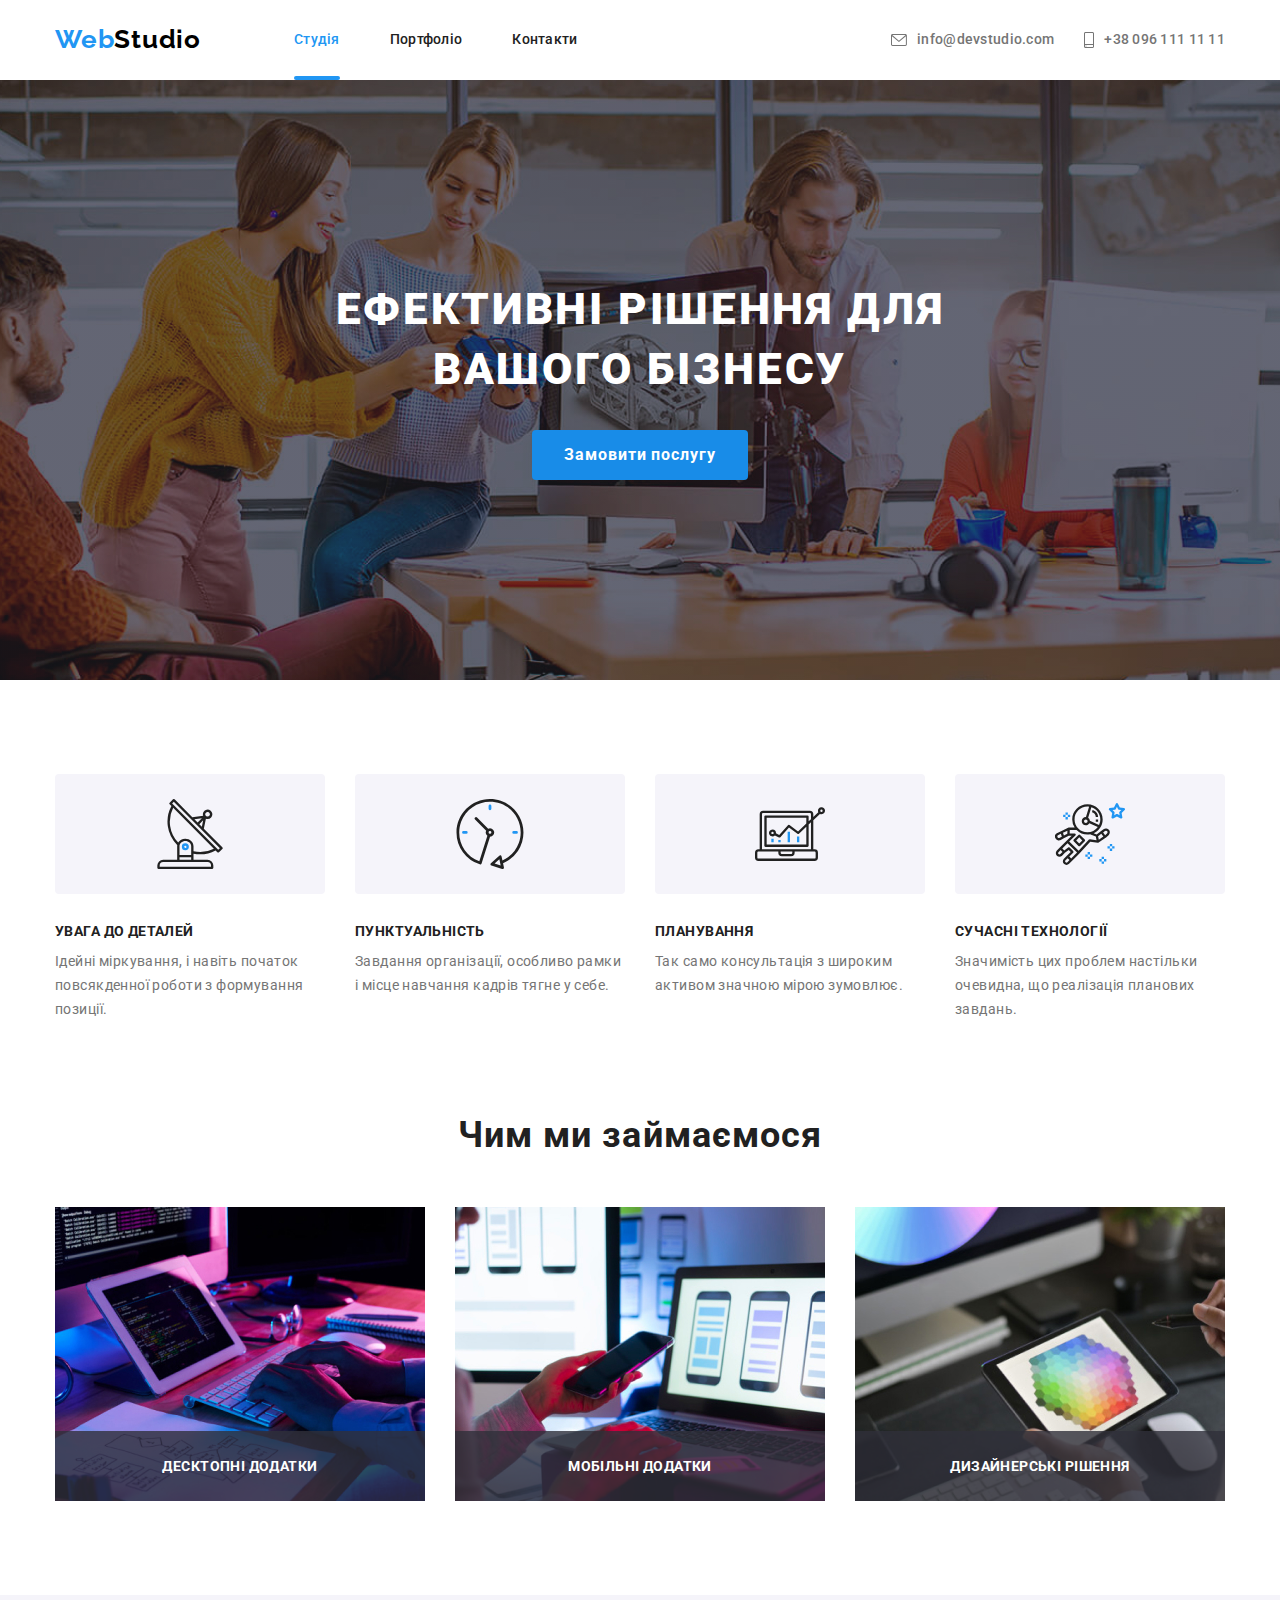
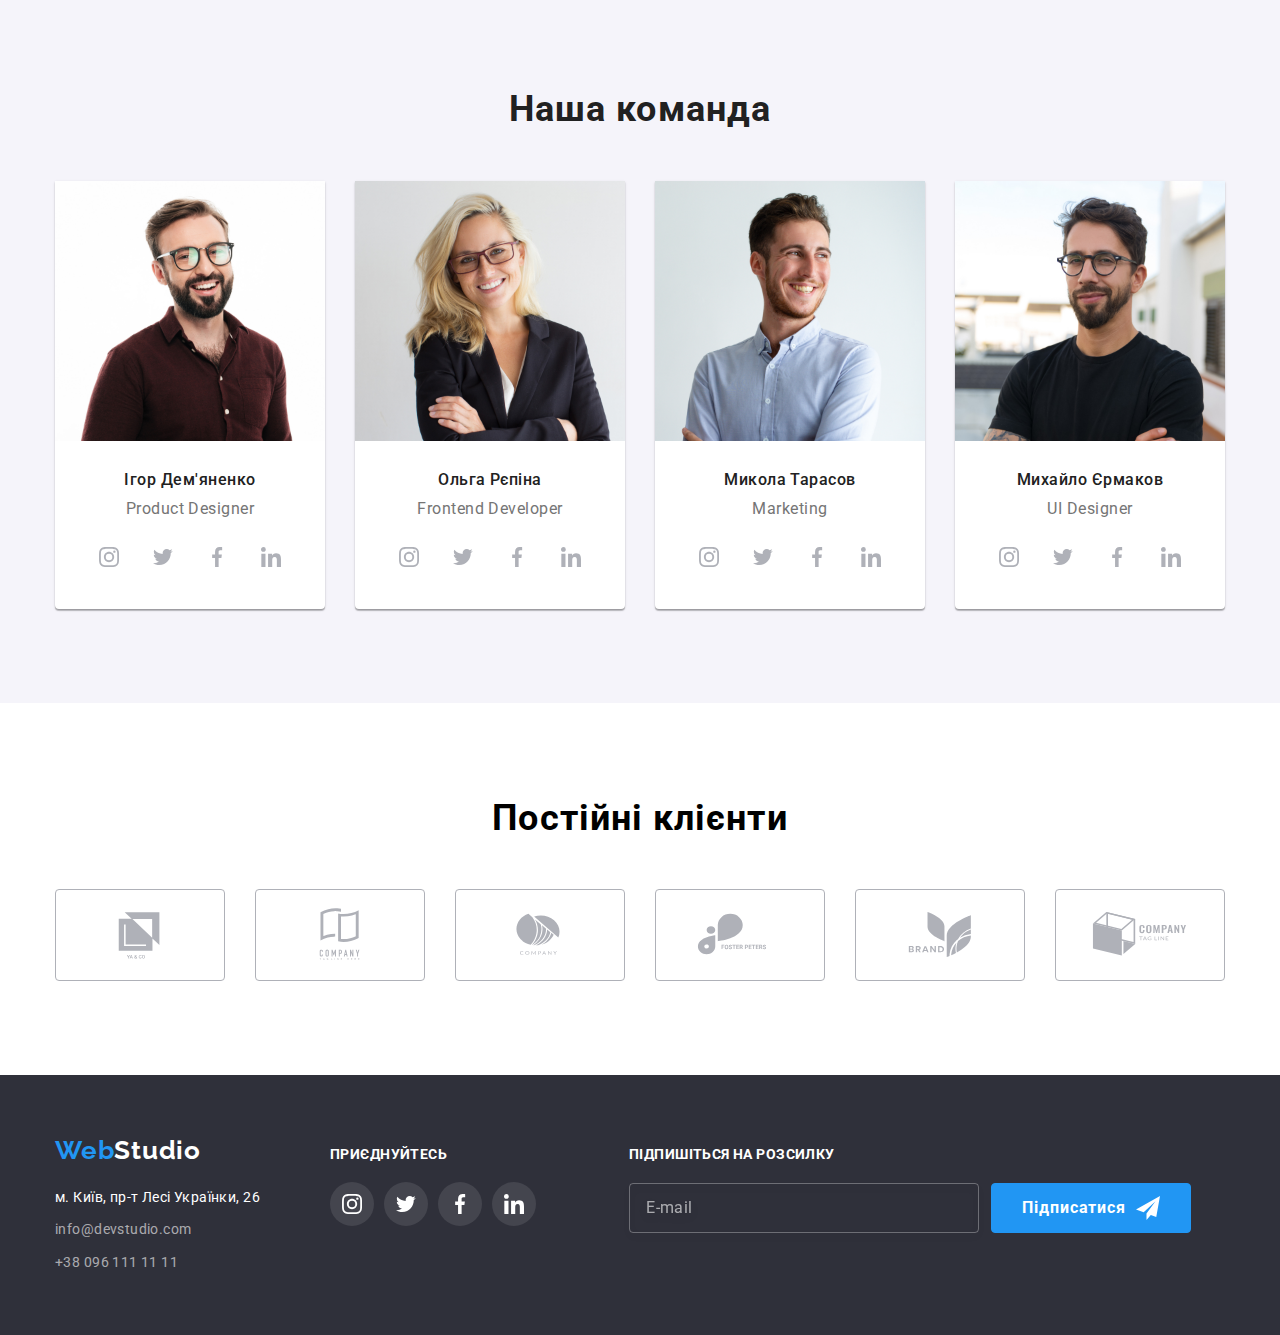
==== index.html @ 30998248 "1" ====
<!DOCTYPE html>
<html lang="uk">

<head>
  <meta charset="UTF-8" />
  <meta http-equiv="X-UA-Compatible" content="IE=edge" />
  <meta name="viewport" content="width=device-width, initial-scale=1.0" />
  <title>WebStudio</title>
  <link rel="preconnect" href="https://fonts.googleapis.com" />
  <link rel="preconnect" href="https://fonts.gstatic.com" crossorigin />
  <link
    href="https://fonts.googleapis.com/css2?family=Montserrat:wght@400;700&family=Raleway:wght@700&family=Roboto:wght@400;500;700;900&display=swap"
    rel="stylesheet" />
  <link rel="stylesheet"
    href="https://cdnjs.cloudflare.com/ajax/libs/modern-normalize/1.1.0/modern-normalize.min.css" />
  <link rel="stylesheet" href="./css/styles.css" />
</head>

<body>
  <header>
    <div class="container container-header">
      <a href="./index.html" class="logo"><span class="logo-text">Web</span>Studio</a>
      <nav class="nav">
        <ul class="nav-list list">
          <li class="nav-item">
            <a class="nav-link link current" href="./index.html">Студія</a>
          </li>
          <li class="nav-item">
            <a class="nav-link link" href="./portfolio.html">Портфоліо</a>
          </li>
          <li class="nav-item"><a class="nav-link link" href="">Контакти</a></li>
        </ul>
      </nav>
      <ul class="contacts list">
        <li>
          <a class="contacts-link mail link" href="mailto:info@devstudio.com">
            <svg class="contacts-icon" width="16" height="12">
              <use href=".//image/symbol-defs.svg#icon-mail"></use>
            </svg>
            info@devstudio.com</a>
        </li>
        <li>
          <a class="contacts-link tel link" href="tel:+380961111111"> <svg class="contacts-icon" width="10" height="16">
              <use href=".//image/symbol-defs.svg#icon-smartphone"></use>
            </svg> +38 096 111 11 11</a>
        </li>
      </ul>
    </div>
  </header>
  <main>
    <section class="hero section">
      <div class="container hero-container">
        <h1 class="hero-title title">Ефективні рішення для вашого бізнесу</h1>
        <button type="button" data-modal-open class="hero-button">Замовити послугу</button>
      </div>
    </section>
    <section class="feature section">
      <h2 class="visually-hidden">Особливості</h2>
      <div class="container feature-container">
        <ul class="feature-list list">
          <li class="feature-item">
            <div class="feature-picture">
              <svg class="feature-icon" width="70" height="70">
                <use href=".//image/symbol-defs.svg#icon-antenna"></use>
              </svg>
            </div>
            <h3 class="feature-title title">УВАГА ДО ДЕТАЛЕЙ</h3>
            <p class="feature-text">
              Ідейні міркування, і навіть початок повсякденної роботи з
              формування позиції.
            </p>
          </li>
          <li class="feature-item">
            <div class="feature-picture">
              <svg class="feature-icon" width="70" height="70">
                <use href=".//image/symbol-defs.svg#icon-clock"></use>
              </svg>
            </div>
            <h3 class="feature-title title">ПУНКТУАЛЬНІСТЬ</h3>
            <p class="feature-text">
              Завдання організації, особливо рамки і місце навчання кадрів
              тягне у себе.
            </p>
          </li>
          <li class="feature-item">
            <div class="feature-picture">
              <svg class="feature-icon" width="70" height="70">
                <use href=".//image/symbol-defs.svg#icon-diagram"></use>
              </svg>
            </div>
            <h3 class="feature-title title">ПЛАНУВАННЯ</h3>
            <p class="feature-text">
              Так само консультація з широким активом значною мірою зумовлює.
            </p>
          </li>
          <li class="feature-item">
            <div class="feature-picture">
              <svg class="feature-icon" width="70" height="70">
                <use href=".//image/symbol-defs.svg#icon-astronaut"></use>
              </svg>
            </div>
            <h3 class="feature-title title">СУЧАСНІ ТЕХНОЛОГІЇ</h3>
            <p class="feature-text">
              Значимість цих проблем настільки очевидна, що реалізація
              планових завдань.
            </p>
          </li>
        </ul>
      </div>
    </section>
    <section class="box section">
      <div class="container box-container">
        <h2 class="box-title title">Чим ми займаємося</h2>
        <ul class="box-list list">
          <li class="box-item">
            <img class="box-img" src="./image/close-up-image-programer-working-his-desk-office_1098-18707.jpg"
              width="370" alt="Десктопні додатки" />
            <div class="box-text">
              <p>Десктопні додатки</p>
            </div>
          </li>
          <li class="box-item">
            <img class="box-img"
              src="./image/web-ui-designers-are-developing-application-smartphones-team-creators-is-working-interface-mobile-phones_8119-2713.jpg"
              width="370" alt="Мобільні додатки" />
            <div class="box-text">
              <p>Мобільні додатки</p>
            </div>
          </li>
          <li class="box-item">
            <img class="box-img"
              src="./image/creative-artist-web-design-with-working-colour-selection-graphic-tablet_35674-1119.jpg"
              width="370" alt="Дизайнерські рішення" />
            <div class="box-text">
              <p>Дизайнерські рішення</p>
            </div>
          </li>
        </ul>
      </div>
    </section>
    <section class="team section">
      <div class="container team-container">
        <h2 class="team-title title">Наша команда</h2>
        <ul class="team-list list">
          <li class="team-item">
            <img class="team-img" src="./image/1.jpg" width="270" alt="Product Designer" />
            <div class="team-info">
              <h3 class="team-name">Ігор Дем'яненко</h3>
              <p class="team-text">Product Designer</p>
              <ul class="team-soc-list list">
                <li>
                  <a class="team-soc-link link" href="" target="_blank" rel="noopenet noreferrer nofollow"><svg
                      class="team-soc-icon" width="20" height="20">
                      <use href=".//image/symbol-defs.svg#icon-instagram"></use>
                    </svg>
                  </a>
                </li>
                <li>
                  <a class="team-soc-link link" href="" target="_blank" rel="noopenet noreferrer nofollow"><svg
                      class="team-soc-icon" width="20" height="20">
                      <use href=".//image/symbol-defs.svg#icon-twitter"></use>
                    </svg>
                  </a>
                </li>
                <li>
                  <a class="team-soc-link link" href="" target="_blank" rel="noopenet noreferrer nofollow"><svg
                      class="team-soc-icon" width="20" height="20">
                      <use href=".//image/symbol-defs.svg#icon-facebook"></use>
                    </svg></a>
                </li>
                <li>
                  <a class="team-soc-link link" href="" target="_blank" rel="noopenet noreferrer nofollow"><svg
                      class="team-soc-icon" width="20" height="20">
                      <use href=".//image/symbol-defs.svg#icon-linkedin"></use>
                    </svg></a>
                </li>
              </ul>
            </div>
          </li>
          <li class="team-item">
            <img class="team-img" src="./image/2.jpg" width="270" alt="Frontend Developer" />
            <div class="team-info">
              <h3 class="team-name">Ольга Рєпіна</h3>
              <p class="team-text">Frontend Developer</p>
              <ul class="team-soc-list list">
                <li>
                  <a class="team-soc-link link" href="" target="_blank" rel="noopenet noreferrer nofollow"><svg
                      class="team-soc-icon" width="20" height="20">
                      <use href=".//image/symbol-defs.svg#icon-instagram"></use>
                    </svg></a>
                </li>
                <li>
                  <a class="team-soc-link link" href="" target="_blank" rel="noopenet noreferrer nofollow"><svg
                      class="team-soc-icon" width="20" height="20">
                      <use href=".//image/symbol-defs.svg#icon-twitter"></use>
                    </svg></a>
                </li>
                <li>
                  <a class="team-soc-link link" href="" target="_blank" rel="noopenet noreferrer nofollow"><svg
                      class="team-soc-icon" width="20" height="20">
                      <use href=".//image/symbol-defs.svg#icon-facebook"></use>
                    </svg></a>
                </li>
                <li>
                  <a class="team-soc-link link" href="" target="_blank" rel="noopenet noreferrer nofollow"><svg
                      class="team-soc-icon" width="20" height="20">
                      <use href=".//image/symbol-defs.svg#icon-linkedin"></use>
                    </svg></a>
                </li>
              </ul>
            </div>
          </li>
          <li class="team-item">
            <img class="team-img" src="./image/3.jpg" width="270" alt="Marketing" />
            <div class="team-info">
              <h3 class="team-name">Микола Тарасов</h3>
              <p class="team-text">Marketing</p>
              <ul class="team-soc-list list">
                <li>
                  <a class="team-soc-link link" href="" target="_blank" rel="noopenet noreferrer nofollow"><svg
                      class="team-soc-icon" width="20" height="20">
                      <use href=".//image/symbol-defs.svg#icon-instagram"></use>
                    </svg></a>
                </li>
                <li>
                  <a class="team-soc-link link" href="" target="_blank" rel="noopenet noreferrer nofollow"><svg
                      class="team-soc-icon" width="20" height="20">
                      <use href=".//image/symbol-defs.svg#icon-twitter"></use>
                    </svg></a>
                </li>
                <li>
                  <a class="team-soc-link link" href="" target="_blank" rel="noopenet noreferrer nofollow"><svg
                      class="team-soc-icon" width="20" height="20">
                      <use href=".//image/symbol-defs.svg#icon-facebook"></use>
                    </svg></a>
                </li>
                <li>
                  <a class="team-soc-link link" href="" target="_blank" rel="noopenet noreferrer nofollow"><svg
                      class="team-soc-icon" width="20" height="20">
                      <use href=".//image/symbol-defs.svg#icon-linkedin"></use>
                    </svg></a>
                </li>
              </ul>
            </div>
          </li>
          <li class="team-item">
            <img class="team-img" src="./image/4.jpg" width="270" alt="UI Designer" />
            <div class="team-info">
              <h3 class="team-name">Михайло Єрмаков</h3>
              <p class="team-text">UI Designer</p>
              <ul class="team-soc-list list">
                <li>
                  <a class="team-soc-link link" href="" target="_blank" rel="noopenet noreferrer nofollow"><svg
                      class="team-soc-icon" width="20" height="20">
                      <use href=".//image/symbol-defs.svg#icon-instagram"></use>
                    </svg></a>
                </li>
                <li>
                  <a class="team-soc-link link" href="" target="_blank" rel="noopenet noreferrer nofollow"><svg
                      class="team-soc-icon" width="20" height="20">
                      <use href=".//image/symbol-defs.svg#icon-twitter"></use>
                    </svg></a>
                </li>
                <li>
                  <a class="team-soc-link link" href="" target="_blank" rel="noopenet noreferrer nofollow"><svg
                      class="team-soc-icon" width="20" height="20">
                      <use href=".//image/symbol-defs.svg#icon-facebook"></use>
                    </svg></a>
                </li>
                <li>
                  <a class="team-soc-link link" href="" target="_blank" rel="noopenet noreferrer nofollow"><svg
                      class="team-soc-icon" width="20" height="20">
                      <use href=".//image/symbol-defs.svg#icon-linkedin"></use>
                    </svg></a>
                </li>
              </ul>
            </div>
          </li>
        </ul>
      </div>
    </section>
    <section class="customers section">
      <div class="container">
        <h2 class="customers-title title">Постійні клієнти</h2>
        <ul class="customers-list list">
          <li class="customers-item"><a class="customers-link link" href="" target="_blank"
              rel="noopenet noreferrer nofollow">
              <svg class="customers-icon" width="106" height="60">
                <use href=".//image/symbol-defs.svg#icon-ya-and-co"></use>
              </svg></a></li>
          <li class="customers-item"><a class="customers-link link" href="" target="_blank"
              rel="noopenet noreferrer nofollow">
              <svg class="customers-icon" width="106" height="60">
                <use href=".//image/symbol-defs.svg#icon-company-tagline-here"></use>
              </svg></a></li>
          <li class="customers-item"><a class="customers-link link" href="" target="_blank"
              rel="noopenet noreferrer nofollow">
              <svg class="customers-icon" width="106" height="60">
                <use href=".//image/symbol-defs.svg#icon-company"></use>
              </svg></a></li>
          <li class="customers-item"><a class="customers-link link" href="" target="_blank"
              rel="noopenet noreferrer nofollow">
              <svg class="customers-icon" width="106" height="60">
                <use href=".//image/symbol-defs.svg#icon-foster-peters"></use>
              </svg></a></li>
          <li class="customers-item"><a class="customers-link link" href="" target="_blank"
              rel="noopenet noreferrer nofollow">
              <svg class="customers-icon" width="106" height="60">
                <use href=".//image/symbol-defs.svg#icon-brand"></use>
              </svg></a></li>
          <li class="customers-item"><a class="customers-link link" href="" target="_blank"
              rel="noopenet noreferrer nofollow">
              <svg class="customers-icon" width="106" height="60">
                <use href=".//image/symbol-defs.svg#icon-tag-line"></use>
              </svg></a></li>
        </ul>
      </div>
    </section>
  </main>
  <footer>
    <address class="address section">
      <div class="footer-container container">
        <div class="address-container">
          <p class="logo-footer"><span class="logo-text">Web</span>Studio</p>
          <ul class="address-list list">
            <li class="address-item">
              <a class="address-map link" href="https://goo.gl/maps/9BAexuXsB6jjKLk17" target="_blank"
                rel="noopenet noreferrer nofollow">м. Київ, пр-т Лесі Українки, 26</a>
            </li>
            <li class="address-item">
              <a class="address-mail link" href="mailto:info@devstudio.com">info@devstudio.com</a>
            </li>
            <li class="address-item">
              <a class="address-tel link" href="tel:+380961111111">+38 096 111 11 11</a>
            </li>
          </ul>
        </div>
        <div class="footer-soc-container">
          <p class="footer-soc-text">приєднуйтесь</p>
          <ul class="footer-soc-list list">
            <li class="footer-soc-item">
              <a class="footer-soc-link link" href="" target="_blank" rel="noopenet noreferrer nofollow">
                <svg class="footer-soc-icon" width="20" height="20">
                  <use href=".//image/symbol-defs.svg#icon-instagram"></use>
                </svg></a>
            </li>
            <li class="footer-soc-item">
              <a class="footer-soc-link link" href="" target="_blank" rel="noopenet noreferrer nofollow">
                <svg class="footer-soc-icon" width="20" height="20">
                  <use href=".//image/symbol-defs.svg#icon-twitter"></use>
                </svg></a>
            </li>
            <li class="footer-soc-item">
              <a class="footer-soc-link link" href="" target="_blank" rel="noopenet noreferrer nofollow">
                <svg class="footer-soc-icon" width="20" height="20">
                  <use href=".//image/symbol-defs.svg#icon-facebook"></use>
                </svg></a>
            </li>
            <li class="footer-soc-item">
              <a class="footer-soc-link link" href="" target="_blank" rel="noopenet noreferrer nofollow">
                <svg class="footer-soc-icon" width="20" height="20">
                  <use href=".//image/symbol-defs.svg#icon-linkedin"></use>
                </svg></a>
            </li>
          </ul>
        </div>
        <div class="footer-email-container">
          <p class="footer-email-title">Підпишіться на розсилку</p>
          <form class="footer-email-box">
            <input type="email" name="email" id="email" placeholder="E-mail">
            <button class="footer-email-button" type="submit">Підписатися
              <svg class="footer-email-icon" width="24" height="24">
                <use href=".//image/symbol-defs.svg#icon-send"></use>
              </svg>
            </button>
          </form>

        </div>
      </div>
    </address>
  </footer>
  <div class="backdrop is-hidden" data-modal>
    <div class="modal">
      <button type="button" data-modal-close class="modal-close-button button">
        <svg class="modal-close-icon" width="18" height="18">
          <use href=".//image/symbol-defs.svg#icon-close-black"></use>
        </svg>
      </button>
      <p class="modal-title ">Залиште свої дані, ми вам передзвонимо</p>
      <form class="modal-user-info">
        <label class="modal-box">
          Ім'я
          <input type="text" class="modal-input" name="name">
          <svg class="modal-info-icon" width="18" height="18">
            <use href=".//image/symbol-defs.svg#icon-person-black"></use>
          </svg>
        </label>
        <label class="modal-box">
          Телефон
          <input type="tel" class="modal-input" name="tel">
          <svg class="modal-info-icon" width="18" height="18">
            <use href=".//image/symbol-defs.svg#icon-phone-black"></use>
          </svg>
        </label>
        <label class="modal-box">
          Пошта
          <input type="email" class="modal-input" name="email">
          <svg class="modal-info-icon" width="18" height="18">
            <use href=".//image/symbol-defs.svg#icon-email-black"></use>
          </svg>
        </label>
        <label class="modal-box">
          Коментар
          <textarea name="comments" id="comments" cols="30" rows="10" placeholder="Введіть текст"></textarea>
        </label>
        <label class="agreement-box ">
          <input type="checkbox" class="agreement-checkbox" name="agreement">
          <span class="modal-icon-check"> </span>
          Погоджуюся з розсилкою та приймаю
          <a class="agreement-link" href="" target="_blank" rel="noopenet noreferrer nofollow">Умови договору</a>
        </label>
        <button type="submit" class="modal-submit-button">Відправити</button>
      </form>
    </div>
  </div>
  <script src="./js/modal.js"></script>
</body>

</html>
---- css/styles.css ----
:root {
  --color-black-text: #000000;
  --color-white-text: #ffffff;
  --color-active-link: #2196f3;
  --color-active-button: #188ce8;
  --color-nav-text: #212121;
  --color-contact-text: #757575;
  --color-title-text: #212121;
  --color-main-text: #757575;
  --color-box-text: #ffffff;
  --color-background-header: #ffffff;
  --color-background-footer: #2f303a;
  --color-background-hero: #2f303a;
  --color-background-hero-button: #188ce8;
  --color-background-team: #f5f4fa;
  --color-background-filters-button: #f5f4fa;
  --color-background-white: #ffffff;
  --color-background-main-portfolio: #f5f5f5;
  --color-border-portfolio: #eeeeee;
  --color-border-header: #ececec;
  --color-logo: #2196f3;
  --color-icon-grey: #afb1b8;
  --colo-icon-background-footer: rgba(255, 255, 255, 0.1);

  --animation-delay: 250ms cubic-bezier(0.4, 0, 0.2, 1);
}

body {
  font-family: "Roboto", sans-serif;
  font-style: normal;
  color: var(--color-black-text);
}

.list {
  padding: 0px;
  margin: 0px;
  list-style: none;
}

.link {
  padding: 0px;
  margin: 0px;
  text-decoration: none;
  transition: background-color var(--animation-delay),
    color var(--animation-delay);
}
.title {
  padding: 0px;
  margin: 0px;
}

.section {
  padding: 94px 0;
}

h1,
h2,
h3,
h4,
h5,
h6,
p {
  margin: 0;
}

img {
  display: block;
  max-width: 100%;
  height: auto;
}

.visually-hidden {
  position: absolute;
  width: 1px;
  height: 1px;
  margin: -1px;
  padding: 0;
  overflow: hidden;
  border: 0;
  clip: rect(0 0 0 0);
}

/* ----------------------header------------------------ */

.container {
  width: 1200px;
  padding-left: 15px;
  padding-right: 15px;
  margin: 0 auto;
}

.container-header {
  display: flex;
}
.logo {
  padding-top: 24px;
  padding-bottom: 25px;
  margin-right: 93px;
  font-family: "Raleway";
  font-weight: 700;
  font-size: 26px;
  line-height: 1.19;
  letter-spacing: 0.03em;
  text-decoration: none;

  color: var(--color-black-text);
}
.logo-text {
  color: var(--color-logo);
}

.nav-list {
  display: flex;
  align-items: center;
  gap: 50px;
}
.nav-item {
  position: relative;
}
.nav-link {
  position: relative;
  display: inline-block;
  padding: 32px 0;
  font-weight: 500;
  font-size: 14px;
  line-height: 1.14;
  letter-spacing: 0.02em;

  color: var(--color-nav-text);
}
.contacts.list {
  display: flex;
  align-items: center;
  margin-left: auto;
  gap: 30px;
}

.contacts-icon {
  margin-right: 10px;
  align-items: baseline;
  fill: var(--color-contact-text);
}

.contacts-link {
  position: relative;
  display: flex;
  align-items: center;
  padding: 32px 0;
  font-weight: 500;
  font-size: 14px;
  line-height: 1.14;
  letter-spacing: 0.02em;

  color: var(--color-contact-text);
}
.nav-link::before,
.current::before {
  content: "";
  width: 100%;
  height: 4px;
  border-radius: 2px;
  position: absolute;
  background-color: var(--color-active-link);
  left: 0;
  bottom: 0;
  transition: transform var(--animation-delay);
  transform: scale(0);
  transform-origin: left;
}

.nav-link:hover,
.nav-link:focus,
.contacts-link:hover,
.contacts-link:focus {
  color: var(--color-active-link);
}

.contacts-link:hover .contacts-icon,
.contacts-link:focus .contacts-icon {
  fill: var(--color-active-link);
}

.nav-list .current {
  color: var(--color-active-link);
}

.current::before {
  transform: scale(1);
}

/*--------------------------main----------------------*/

.hero.section {
  max-width: 1600px;
  height: 600px;
  padding-top: 200px;
  padding-bottom: 200px;
  margin-left: auto;
  margin-right: auto;
  text-align: center;
  background-color: var(--color-background-hero);
  background-image: linear-gradient(
      rgba(47, 48, 58, 0.4),
      rgba(47, 48, 58, 0.4)
    ),
    url(../image/hero-img-background.jpg);
  background-repeat: no-repeat;
  background-position: center;
  background-size: cover;
}

.hero-container {
  display: flex;
  flex-direction: column;
  align-items: center;
}

.hero-title {
  margin-bottom: 30px;
  width: 696px;
  height: 120;
  font-weight: 900;
  font-size: 44px;
  line-height: 1.36;

  letter-spacing: 0.06em;
  text-transform: uppercase;

  color: var(--color-white-text);
}

.hero-button {
  min-width: 216px;
  height: 50px;
  font-family: "Roboto";
  font-weight: 700;
  font-size: 16px;
  line-height: 1.87;
  align-items: center;
  text-align: center;
  letter-spacing: 0.06em;

  color: var(--color-white-text);
  background-color: var(--color-background-hero-button);

  border: none;
  cursor: pointer;

  border-radius: 4px;

  transition: background-color var(--animation-delay),
    box-shadow var(--animation-delay);
}

.hero-button:hover,
.hero-button:focus {
  background-color: var(--color-active-link);
  box-shadow: 0px 4px 4px rgba(0, 0, 0, 0.15);
}

/* --------------------------feature----------------------- */

.feature {
  background-color: var(--color-background-white);
}

.feature-list {
  display: flex;
  gap: 30px;
}

.feature-picture {
  display: flex;
  align-items: center;
  justify-content: center;
  margin-bottom: 30px;
  width: 270px;
  height: 120px;
  border-radius: 4px;

  background-color: var(--color-background-team);
}
.feature-title {
  margin-bottom: 10px;
  font-weight: 700;
  font-size: 14px;
  line-height: 1.14;
  letter-spacing: 0.03em;
  text-transform: uppercase;

  color: var(--color-title-text);
}

.feature-text {
  font-size: 14px;
  line-height: 1.7;
  letter-spacing: 0.03em;

  color: var(--color-main-text);
}

/* ----------------------------- box------------------------ */

.box {
  padding-top: 0px;
  background-color: var(--color-background-white);
}
.box-title.title {
  margin-bottom: 50px;
  font-weight: 700;
  font-size: 36px;
  line-height: 1.16;
  text-align: center;
  letter-spacing: 0.03em;

  color: var(--color-title-text);
}

.box-list {
  display: flex;
  justify-content: center;
  gap: 30px;
}

.box-item {
  position: relative;
}

.box-text {
  position: absolute;
  bottom: 0;

  display: flex;
  align-items: center;
  justify-content: center;

  width: 370px;
  height: 70px;

  background-color: rgba(47, 48, 58, 0.8);

  font-weight: 700;
  font-size: 14px;
  line-height: 16px;
  text-align: center;
  letter-spacing: 0.03em;
  text-transform: uppercase;

  color: var(--color-box-text);
}

/* --------------------------------team------------------------ */

.team {
  background: var(--color-background-team);
}

.team-title {
  margin-bottom: 50px;
  font-weight: 700;
  font-size: 36px;
  line-height: 1.16;
  text-align: center;
  letter-spacing: 0.03em;

  color: var(--color-title-text);
}

.team-list {
  display: flex;
  gap: 30px;
}

.team-item {
  box-shadow: 0px 1px 3px rgba(0, 0, 0, 0.12), 0px 1px 1px rgba(0, 0, 0, 0.14),
    0px 2px 1px rgba(0, 0, 0, 0.2);
  border-radius: 0px 0px 4px 4px;

  background-color: var(--color-background-white);
}

.team-info {
  padding-top: 30px;
  padding-bottom: 30px;
}
.team-name {
  margin-bottom: 10px;
  font-weight: 500;
  font-size: 16px;
  line-height: 1.18;

  text-align: center;
  letter-spacing: 0.03em;

  color: var(--color-title-text);
}

.team-text {
  margin-bottom: 16px;
  font-size: 16px;
  line-height: 1.18;

  text-align: center;
  letter-spacing: 0.03em;

  color: var(--color-main-text);
}
.team-soc-list {
  display: flex;
  justify-content: center;
  gap: 10px;
}

.team-soc-link {
  width: 44px;
  height: 44px;
  border-radius: 50%;
  display: inline-flex;
  align-items: center;
  justify-content: center;

  transition: color var(--animation-delay),
    bacground-color var(--animation-delay);
}

.team-soc-icon {
  fill: var(--color-icon-grey);
  transition: fill var(--animation-delay);
}

.team-soc-link:hover,
.team-soc-link:focus {
  background-color: var(--color-active-link);
}

.team-soc-link:hover .team-soc-icon,
.team-soc-link:focus .team-soc-icon {
  fill: var(--color-white-text);
}

/* -------------------- customers -------------------- */

.customers-title {
  margin-bottom: 50px;
  font-weight: 700;
  font-size: 36px;
  line-height: 42px;
  text-align: center;
  letter-spacing: 0.03em;
  color: var(--color-black-text);
}

.customers-list {
  display: flex;
  justify-content: center;
  gap: 30px;
}

.customers-link {
  display: flex;
  justify-content: center;
  align-items: center;
  width: 170px;
  height: 92px;
  border: 1px solid var(--color-icon-grey);
  border-radius: 4px;
}
.customers-icon {
  fill: var(--color-icon-grey);
  transition: color var(--animation-delay), fill var(--animation-delay);
}

.customers-link:hover,
.customers-link:focus {
  border-color: var(--color-active-link);
}

.customers-link:hover .customers-icon,
.customers-link:focus .customers-icon {
  fill: var(--color-active-link);
}

/* ------------------modal-------------------- */

.backdrop {
  width: 100%;
  height: 100%;
  position: fixed;
  top: 0;
  background-color: rgba(0, 0, 0, 0.2);
  transition: opacity var(--animation-delay), visibility var(--animation-delay);
}

.modal {
  width: 528px;
  min-height: 581px;
  padding: 40px;
  background-color: var(--color-background-white);
  position: absolute;
  top: 50%;
  left: 50%;
  transform: translate(-50%, -50%) scale(1) translateX(0);
  transition: transform var(--animation-delay);
  transform-origin: top;
}

.modal input,
.modal textarea {
  outline: 2px solid transparent;
}

.backdrop.is-hidden .modal {
  transform: translate(-50%, -50%) scale(0) translateX(-100%);
}

.modal-close-button {
  position: absolute;
  top: 8px;
  right: 8px;
  width: 30px;
  height: 30px;
  border: 1px solid rgba(0, 0, 0, 0.1);
  border-radius: 50%;
  background-color: transparent;
  display: flex;
  align-items: center;
  justify-content: center;
  cursor: pointer;

  fill: var(--color-black-text);
}

.modal-close-button:hover,
.modal-close-button:focus {
  background-color: var(--color-active-link);
  fill: var(--color-white-text);
}

.is-hidden {
  opacity: 0;
  visibility: hidden;
  pointer-events: none;
}

.modal-container {
  display: flex;
  flex-direction: column;
  padding: 40px;
}
.modal-title {
  margin-bottom: 12px;
  font-weight: 700;
  font-size: 20px;
  line-height: 1.15;
  text-align: center;
  letter-spacing: 0.03em;

  color: var(--color-title-text);
}

.modal-user-info {
  display: flex;
  flex-direction: column;
}

.modal-box {
  position: relative;

  font-weight: 400;
  font-size: 12px;
  line-height: 1.16;
  letter-spacing: 0.01em;

  color: var(--color-contact-text);
}

.modal-info-icon {
  position: absolute;
  fill: var(--color-nav-text);
  top: 60%;
  left: 11px;
  transform: translateY(-60%);

  transition: fill var(--animation-delay);
}
.modal-input {
  position: relative;
  margin-top: 4px;
  margin-bottom: 10px;
  padding-left: 42px;
  width: 100%;
  height: 40px;
  border: 1px solid rgba(33, 33, 33, 0.2);
  border-radius: 4px;

  outline: transparent;

  transition: border var(--animation-delay), outline var(--animation-delay);
}

textarea {
  display: block;
  margin-top: 4px;
  margin-bottom: 20px;
  width: 100%;
  height: 120px;
  resize: none;
  padding: 10px;
  border: 1px solid rgba(33, 33, 33, 0.2);
  border-radius: 4px;
  outline: transparent;
  transition: border var(--animation-delay), outline var(--animation-delay);
}

textarea::placeholder {
  font-weight: 400;
  font-size: 12px;
  line-height: 1.16;
  letter-spacing: 0.01em;

  color: rgba(117, 117, 117, 0.5);
}

.modal-input:hover,
.modal-input:focus,
.modal textarea:hover,
.modal textarea:focus {
  outline: 1px solid var(--color-active-link);
  border: 1px solid var(--color-active-link);
}

.modal-input:hover + .modal-info-icon,
.modal-input:focus + .modal-info-icon {
  fill: var(--color-active-link);
}

.agreement-box {
  display: flex;
  align-items: center;
  justify-content: center;
  margin-bottom: 30px;
  gap: 9px;

  font-family: "Roboto";
  font-style: normal;
  font-weight: 400;
  font-size: 14px;
  line-height: 1.71;

  letter-spacing: 0.03em;

  color: var(--color-contact-text);
}
.agreement-checkbox {
  position: absolute;
  width: 1px;
  height: 1px;
  margin: -1px;
  padding: 0;
  overflow: hidden;
  border: 0;
  clip: rect(0 0 0 0);
}

.modal-icon-check {
  display: inline-block;
  width: 16px;
  height: 15px;

  background-image: url(../image/icon-check.svg);
  background-origin: border-box;
  border: 2px solid var(--color-black-text);
}

.agreement-checkbox:checked + .modal-icon-check {
  background-color: var(--color-active-link);
  border-color: transparent;
  background-size: contain;
}

.agreement-link {
  color: var(--color-active-link);
}

.modal-submit-button {
  width: 200px;
  height: 50px;

  margin-left: auto;
  margin-right: auto;

  background-color: var(--color-active-link);
  box-shadow: 0px 4px 4px rgba(0, 0, 0, 0.15);
  border: 1px solid var(--color-active-link);
  border-radius: 4px;

  font-weight: 700;
  font-size: 16px;
  line-height: 1.875;
  text-align: center;
  letter-spacing: 0.06em;

  color: var(--color-white-text);
  cursor: pointer;

  transition: background-color var(--animation-delay),
    box-shadow var(--animation-delay);
}

.modal-submit-button:hover,
.modal-submit-button:focus {
  background-color: var(--color-active-button);
}

/* -------------------footer----------------- */
.address {
  display: block;
  background: var(--color-background-footer);
  font-style: normal;
  padding-top: 60px;
  padding-bottom: 60px;
}

.footer-container {
  display: flex;
  align-items: baseline;
}

.address-container {
  margin-right: 70px;
}

.logo-footer {
  display: inline-block;
  margin-bottom: 20px;
  font-family: "Raleway";
  font-weight: 700;
  font-size: 26px;
  line-height: 1.19;

  letter-spacing: 0.03em;

  color: var(--color-white-text);
}

.address-item {
  margin-bottom: 9px;
}

.address-item:last-child {
  margin-bottom: 0px;
}

.address-map {
  font-size: 14px;
  line-height: 1.71;

  letter-spacing: 0.03em;

  color: var(--color-white-text);
}

.address-mail {
  font-size: 14px;
  line-height: 1.71;

  letter-spacing: 0.03em;

  color: rgba(255, 255, 255, 0.6);
}

.address-tel {
  font-size: 14px;
  line-height: 1.71;

  letter-spacing: 0.03em;

  color: rgba(255, 255, 255, 0.6);
}

.footer-soc-container {
  margin-right: 93px;
}
.footer-soc-text {
  margin-bottom: 20px;
  font-weight: 700;
  font-size: 14px;
  line-height: 16px;
  letter-spacing: 0.03em;
  text-transform: uppercase;
  color: var(--color-white-text);
}
.footer-soc-list {
  display: flex;
  justify-content: left;
  gap: 10px;
}
.footer-soc-link {
  transition: color var(--animation-delay),
    background-color var(--animation-delay);
  width: 44px;
  height: 44px;
  border-radius: 50%;
  display: flex;
  align-items: center;
  justify-content: center;
  background-color: var(--colo-icon-background-footer);
}

.footer-soc-icon {
  transition: fill var(--animation-delay);
  fill: var(--color-white-text);
}

.footer-soc-link:hover,
.footer-soc-link:focus {
  background-color: var(--color-active-link);
}

.footer-soc-link:hover .footer-soc-icon,
.footer-soc-link:focus .footer-soc-icon {
  fill: var(--color-white-text);
}

.footer-email-title {
  margin-bottom: 20px;
  font-weight: 700;
  font-size: 14px;
  line-height: 1.14;
  letter-spacing: 0.03em;
  text-transform: uppercase;

  color: var(--color-white-text);
}
.footer-email-box {
  display: flex;
  align-items: center;
  justify-content: center;
}
.footer-email-box input {
  width: 350px;
  height: 50px;
  margin-right: 12px;
  padding: 16px;

  background-color: transparent;

  border: 1px solid rgba(255, 255, 255, 0.3);
  filter: drop-shadow(0px 4px 4px rgba(0, 0, 0, 0.15));
  border-radius: 4px;

  font-weight: 400;
  font-size: 16px;
  line-height: 20px;

  align-items: center;
  letter-spacing: 0.03em;

  color: var(--color-white-text);
  outline: transparent;

  transition: border var(--animation-delay), outline var(--animation-delay);
}
.footer-email-box input:focus,
.footer-email-box input:hover {
  border: 1px solid var(--color-active-link);
  outline: 2px solid var(--color-active-link);
}
.footer-email-box input::placeholder {
  font-weight: 400;
  font-size: 16px;
  line-height: 20px;

  align-items: center;
  letter-spacing: 0.03em;

  color: rgba(255, 255, 255, 0.6);
}

.footer-email-button {
  width: 200px;
  height: 50px;

  background: var(--color-active-link);
  border: 1px solid var(--color-active-link);
  border-radius: 4px;

  font-weight: 700;
  font-size: 16px;
  line-height: 1.875;

  display: flex;
  align-items: center;
  justify-content: center;

  letter-spacing: 0.06em;

  color: var(--color-white-text);
  cursor: pointer;

  transition: background-color var(--animation-delay),
    box-shadow var(--animation-delay);
}

.footer-email-icon {
  margin-left: 10px;
  fill: var(--color-white-text);
}

.footer-email-button:hover,
.footer-email-button:focus {
  background-color: var(--color-active-button);
  box-shadow: 0px 4px 4px rgba(0, 0, 0, 0.15);
}

/* -----------------------portfolio------------------- */
.portfolio-header {
  border-bottom: 1px solid var(--color-border-header);
}
.main-portfolio {
  background: var(--color-background-white);
}

.filters-list {
  display: flex;
  flex-direction: row;
  justify-content: center;
  margin-bottom: 50px;
  gap: 8px;
}
.filters-button {
  height: 38px;
  padding: 6px 22px;
  font-family: "Roboto";
  font-style: normal;
  font-weight: 500;
  font-size: 16px;
  line-height: 1.62;
  text-align: center;
  letter-spacing: 0.03em;
  border: none;
  color: var(--color-nav-text);
  background: var(--color-background-filters-button);
  border-radius: 4px;
  cursor: pointer;
  transition: color var(--animation-delay),
    background-color var(--animation-delay), box-shadow var(--animation-delay);
}

.filters-button:hover,
.filters-button:focus {
  border: none;
  background-color: var(--color-active-link);
  color: var(--color-white-text);

  box-shadow: 0px 3px 1px rgba(0, 0, 0, 0.1), 0px 1px 2px rgba(0, 0, 0, 0.08),
    0px 2px 2px rgba(0, 0, 0, 0.12);
}
.projects-list {
  display: flex;
  flex-wrap: wrap;
  gap: 30px;
}

.projects-item {
  width: calc((100% - 60px) / 3);
  background-color: var(--color-background-white);
}

.projects-link {
  display: block;
  transition: box-shadow var(--animation-delay);
}

.projects-link-info {
  position: relative;
  overflow: hidden;
}

.projects-link-text {
  position: absolute;
  width: 100%;
  height: 100%;
  background-image: linear-gradient(
    rgba(33, 150, 243, 0.9),
    rgba(33, 150, 243, 0.9)
  );
  top: 0;
  transition: transform var(--animation-delay);
  transform: translatey(100%);
  padding: 63px 24px;

  font-family: "Roboto";
  font-style: normal;
  font-weight: 400;
  font-size: 18px;
  line-height: 1.55;
  letter-spacing: 0.03em;
  color: #ffffff;
}

.projects-link:hover,
.projects-link:focus {
  box-shadow: 0px 1px 1px rgba(0, 0, 0, 0.12), 0px 4px 4px rgba(0, 0, 0, 0.06),
    1px 4px 6px rgba(0, 0, 0, 0.16);
}
.projects-link:hover .projects-link-text,
.projects-link:focus .projects-link-text {
  transform: translatey(0);
}

.projects-info {
  padding: 20px 24px;
  border: 1px solid var(--color-border-portfolio);
  border-top: none;
}

.projects-title {
  margin-bottom: 4px;
  font-weight: 700;
  font-size: 18px;
  line-height: 2;
  letter-spacing: 0.06em;
  color: var(--color-nav-text);
}

.projects-text {
  font-size: 16px;
  line-height: 1.87;
  letter-spacing: 0.03em;
  color: var(--color-main-text);
}
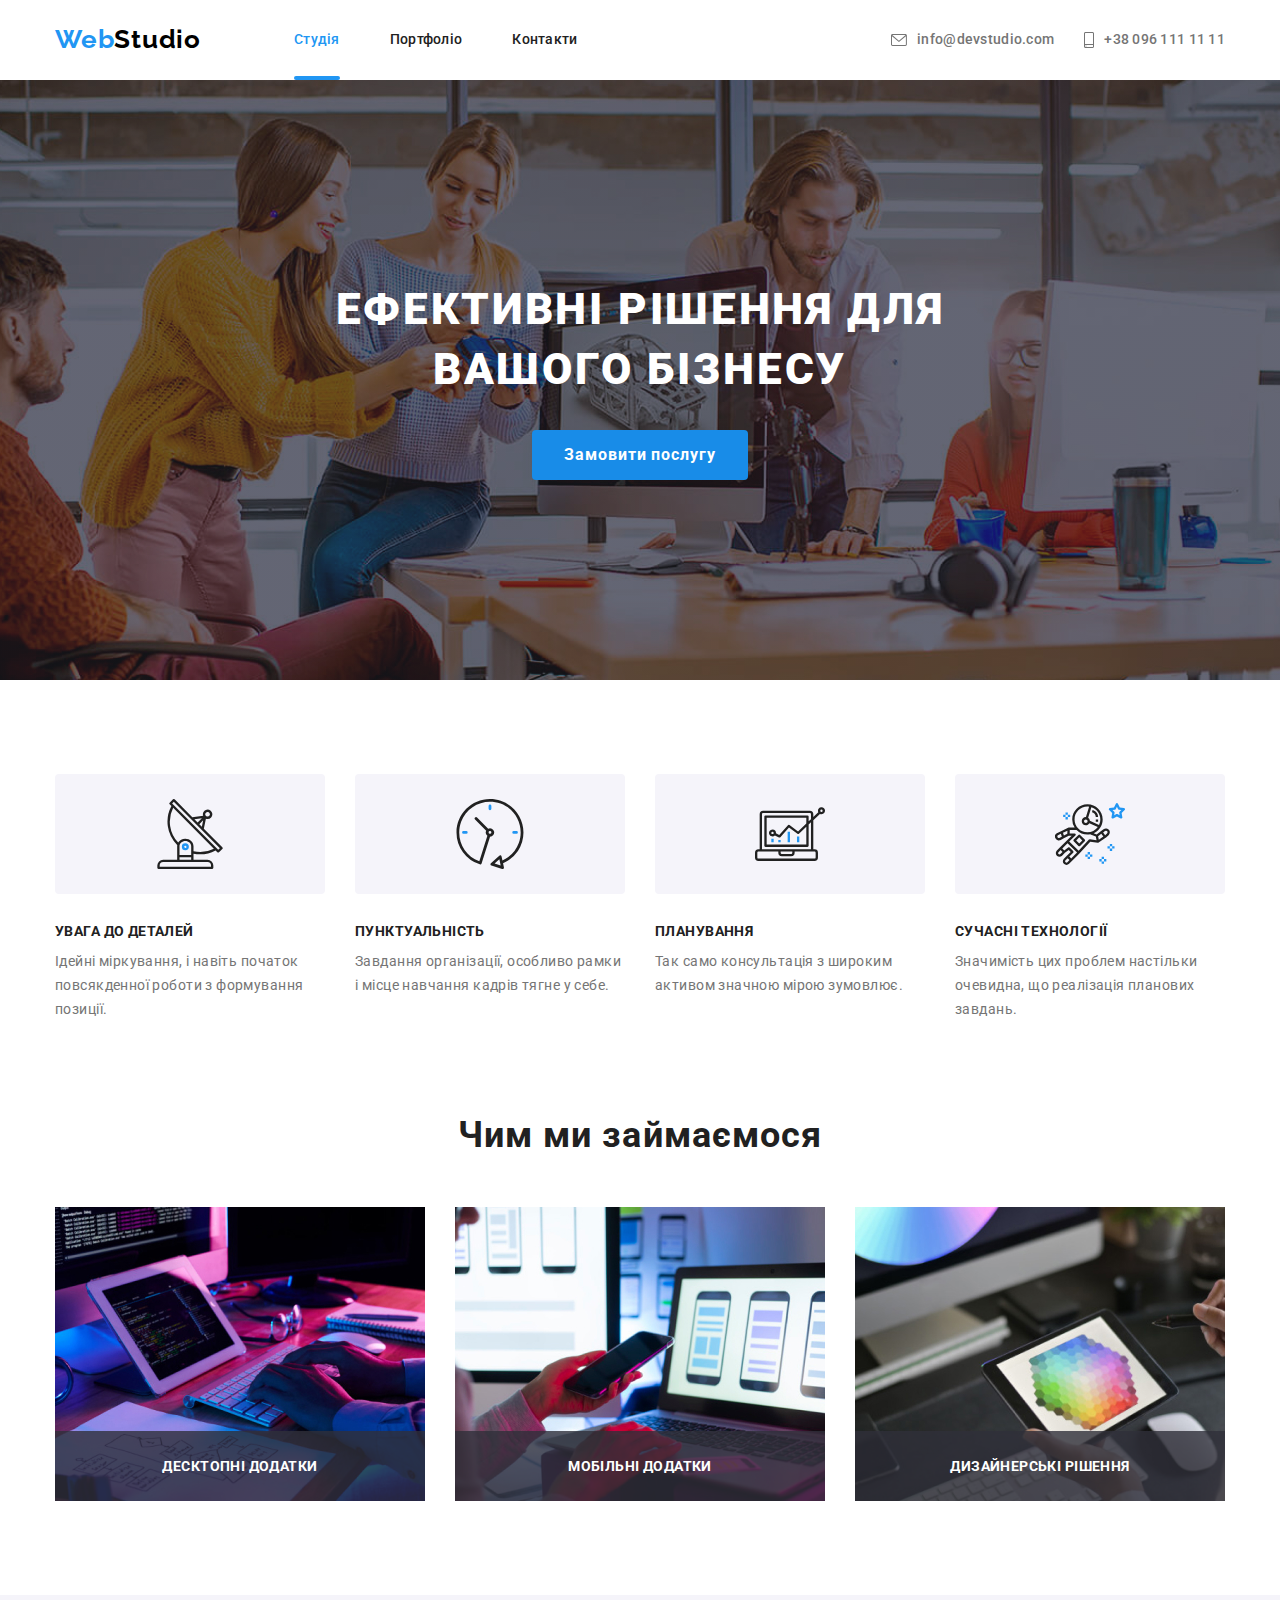
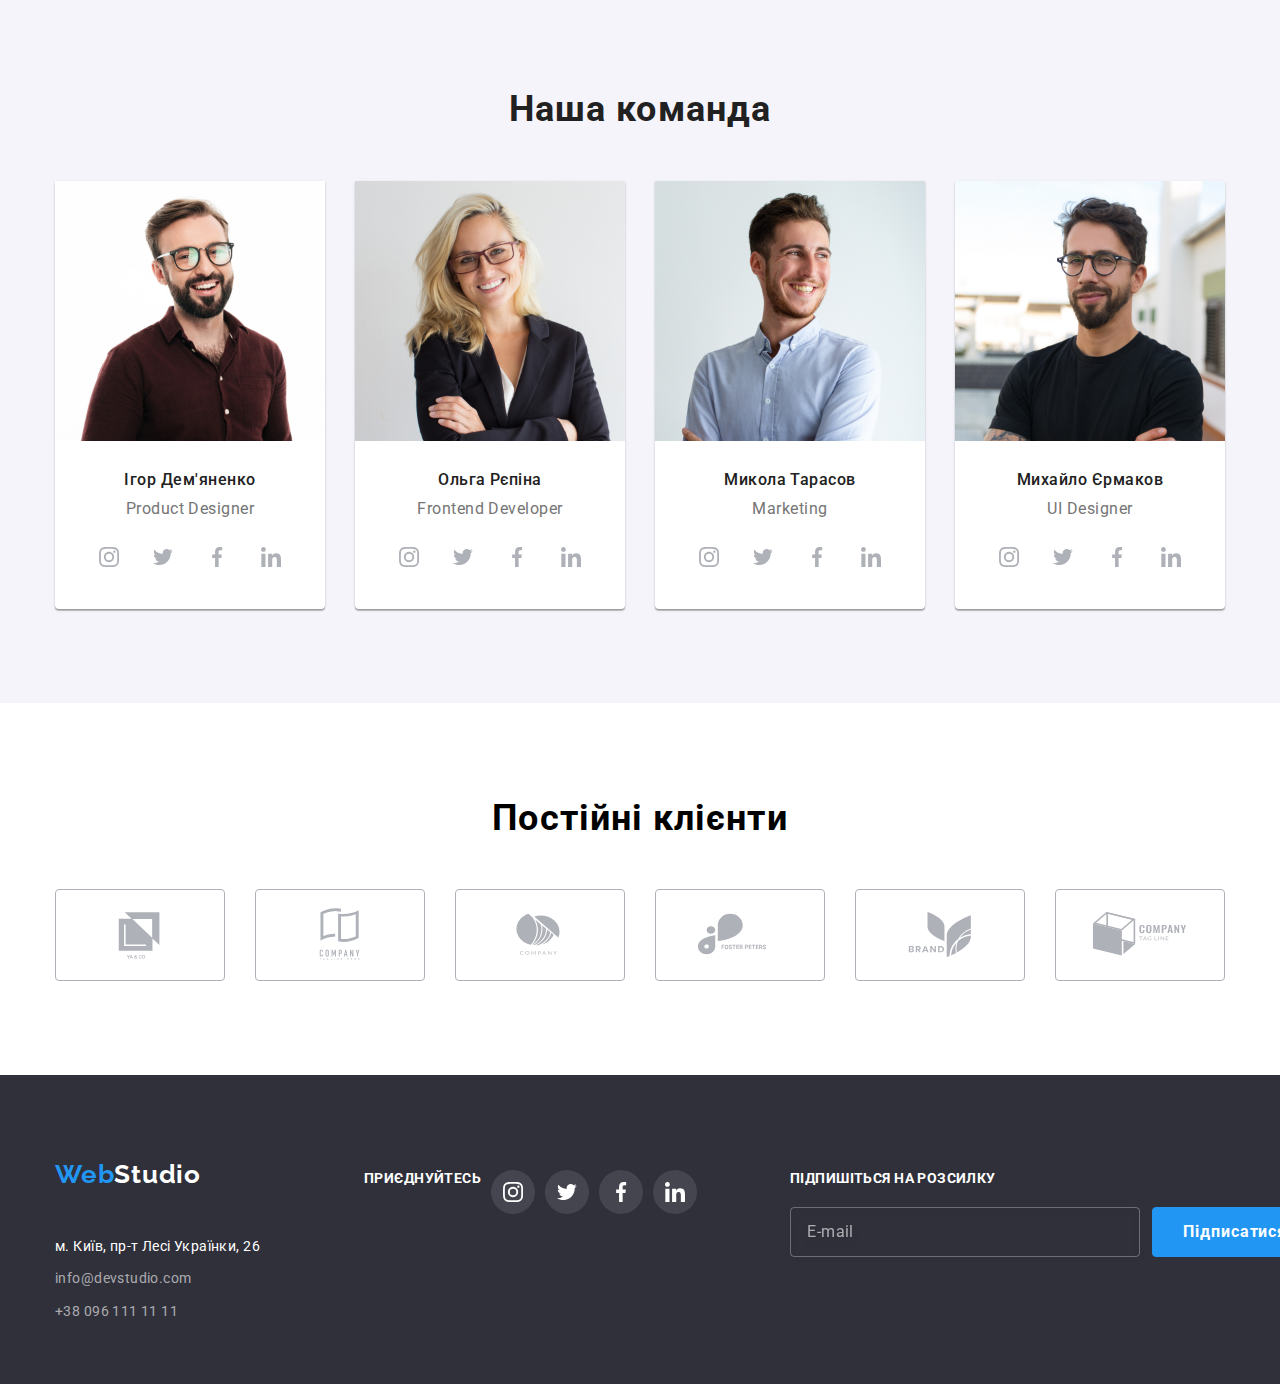
==== commit 100bcda8: "1" ====
--- a/index.html
+++ b/index.html
@@ -13,34 +13,34 @@
     rel="stylesheet" />
   <link rel="stylesheet"
     href="https://cdnjs.cloudflare.com/ajax/libs/modern-normalize/1.1.0/modern-normalize.min.css" />
-  <link rel="stylesheet" href="./css/styles.css" />
+  <link rel="stylesheet" href="./css/main.css" />
 </head>
 
 <body>
   <header>
-    <div class="container container-header">
-      <a href="./index.html" class="logo"><span class="logo-text">Web</span>Studio</a>
+    <div class="container container__header">
+      <a href="./index.html" class="logo"><span class="logo__text">Web</span>Studio</a>
       <nav class="nav">
-        <ul class="nav-list list">
-          <li class="nav-item">
-            <a class="nav-link link current" href="./index.html">Студія</a>
-          </li>
-          <li class="nav-item">
-            <a class="nav-link link" href="./portfolio.html">Портфоліо</a>
-          </li>
-          <li class="nav-item"><a class="nav-link link" href="">Контакти</a></li>
+        <ul class="nav__list list">
+          <li class="nav__item">
+            <a class="nav__link link current" href="./index.html">Студія</a>
+          </li>
+          <li class="nav__item">
+            <a class="nav__link link" href="./portfolio.html">Портфоліо</a>
+          </li>
+          <li class="nav__item"><a class="nav__link link" href="">Контакти</a></li>
         </ul>
       </nav>
       <ul class="contacts list">
         <li>
-          <a class="contacts-link mail link" href="mailto:info@devstudio.com">
-            <svg class="contacts-icon" width="16" height="12">
+          <a class="contacts__link mail link" href="mailto:info@devstudio.com">
+            <svg class="contacts__icon" width="16" height="12">
               <use href=".//image/symbol-defs.svg#icon-mail"></use>
             </svg>
             info@devstudio.com</a>
         </li>
         <li>
-          <a class="contacts-link tel link" href="tel:+380961111111"> <svg class="contacts-icon" width="10" height="16">
+          <a class="contacts__link tel link" href="tel:+380961111111"> <svg class="contacts__icon" width="10" height="16">
               <use href=".//image/symbol-defs.svg#icon-smartphone"></use>
             </svg> +38 096 111 11 11</a>
         </li>
@@ -49,58 +49,58 @@
   </header>
   <main>
     <section class="hero section">
-      <div class="container hero-container">
-        <h1 class="hero-title title">Ефективні рішення для вашого бізнесу</h1>
-        <button type="button" data-modal-open class="hero-button">Замовити послугу</button>
+      <div class="hero__container container">
+        <h1 class="hero__title title">Ефективні рішення для вашого бізнесу</h1>
+        <button type="button" data-modal-open class="hero__button">Замовити послугу</button>
       </div>
     </section>
     <section class="feature section">
       <h2 class="visually-hidden">Особливості</h2>
-      <div class="container feature-container">
-        <ul class="feature-list list">
-          <li class="feature-item">
-            <div class="feature-picture">
-              <svg class="feature-icon" width="70" height="70">
+      <div class="container feature__container">
+        <ul class="feature__list list">
+          <li class="feature__item">
+            <div class="feature__picture">
+              <svg class="feature__icon" width="70" height="70">
                 <use href=".//image/symbol-defs.svg#icon-antenna"></use>
               </svg>
             </div>
-            <h3 class="feature-title title">УВАГА ДО ДЕТАЛЕЙ</h3>
-            <p class="feature-text">
+            <h3 class="feature__title title">УВАГА ДО ДЕТАЛЕЙ</h3>
+            <p class="feature__text">
               Ідейні міркування, і навіть початок повсякденної роботи з
               формування позиції.
             </p>
           </li>
-          <li class="feature-item">
-            <div class="feature-picture">
-              <svg class="feature-icon" width="70" height="70">
+          <li class="feature__item">
+            <div class="feature__picture">
+              <svg class="feature__icon" width="70" height="70">
                 <use href=".//image/symbol-defs.svg#icon-clock"></use>
               </svg>
             </div>
-            <h3 class="feature-title title">ПУНКТУАЛЬНІСТЬ</h3>
-            <p class="feature-text">
+            <h3 class="feature__title title">ПУНКТУАЛЬНІСТЬ</h3>
+            <p class="feature__text">
               Завдання організації, особливо рамки і місце навчання кадрів
               тягне у себе.
             </p>
           </li>
-          <li class="feature-item">
-            <div class="feature-picture">
-              <svg class="feature-icon" width="70" height="70">
+          <li class="feature__item">
+            <div class="feature__picture">
+              <svg class="feature__icon" width="70" height="70">
                 <use href=".//image/symbol-defs.svg#icon-diagram"></use>
               </svg>
             </div>
-            <h3 class="feature-title title">ПЛАНУВАННЯ</h3>
-            <p class="feature-text">
+            <h3 class="feature__title title">ПЛАНУВАННЯ</h3>
+            <p class="feature__text">
               Так само консультація з широким активом значною мірою зумовлює.
             </p>
           </li>
-          <li class="feature-item">
-            <div class="feature-picture">
-              <svg class="feature-icon" width="70" height="70">
+          <li class="feature__item">
+            <div class="feature__picture">
+              <svg class="feature__icon" width="70" height="70">
                 <use href=".//image/symbol-defs.svg#icon-astronaut"></use>
               </svg>
             </div>
-            <h3 class="feature-title title">СУЧАСНІ ТЕХНОЛОГІЇ</h3>
-            <p class="feature-text">
+            <h3 class="feature__title title">СУЧАСНІ ТЕХНОЛОГІЇ</h3>
+            <p class="feature__text">
               Значимість цих проблем настільки очевидна, що реалізація
               планових завдань.
             </p>
@@ -109,29 +109,29 @@
       </div>
     </section>
     <section class="box section">
-      <div class="container box-container">
-        <h2 class="box-title title">Чим ми займаємося</h2>
-        <ul class="box-list list">
-          <li class="box-item">
-            <img class="box-img" src="./image/close-up-image-programer-working-his-desk-office_1098-18707.jpg"
+      <div class="container box__container">
+        <h2 class="box__title title">Чим ми займаємося</h2>
+        <ul class="box__list list">
+          <li class="box__item">
+            <img class="box__img" src="./image/close-up-image-programer-working-his-desk-office_1098-18707.jpg"
               width="370" alt="Десктопні додатки" />
-            <div class="box-text">
+            <div class="box__text">
               <p>Десктопні додатки</p>
             </div>
           </li>
-          <li class="box-item">
-            <img class="box-img"
+          <li class="box__item">
+            <img class="box__img"
               src="./image/web-ui-designers-are-developing-application-smartphones-team-creators-is-working-interface-mobile-phones_8119-2713.jpg"
               width="370" alt="Мобільні додатки" />
-            <div class="box-text">
+            <div class="box__text">
               <p>Мобільні додатки</p>
             </div>
           </li>
-          <li class="box-item">
-            <img class="box-img"
+          <li class="box__item">
+            <img class="box__img"
               src="./image/creative-artist-web-design-with-working-colour-selection-graphic-tablet_35674-1119.jpg"
               width="370" alt="Дизайнерські рішення" />
-            <div class="box-text">
+            <div class="box__text">
               <p>Дизайнерські рішення</p>
             </div>
           </li>
@@ -139,137 +139,137 @@
       </div>
     </section>
     <section class="team section">
-      <div class="container team-container">
-        <h2 class="team-title title">Наша команда</h2>
-        <ul class="team-list list">
-          <li class="team-item">
-            <img class="team-img" src="./image/1.jpg" width="270" alt="Product Designer" />
-            <div class="team-info">
-              <h3 class="team-name">Ігор Дем'яненко</h3>
-              <p class="team-text">Product Designer</p>
-              <ul class="team-soc-list list">
-                <li>
-                  <a class="team-soc-link link" href="" target="_blank" rel="noopenet noreferrer nofollow"><svg
-                      class="team-soc-icon" width="20" height="20">
+      <div class="container team__container">
+        <h2 class="team__title title">Наша команда</h2>
+        <ul class="team__list list">
+          <li class="team__item">
+            <img class="team__img" src="./image/1.jpg" width="270" alt="Product Designer" />
+            <div class="information">
+              <h3 class="information__name">Ігор Дем'яненко</h3>
+              <p class="information__text">Product Designer</p>
+              <ul class="socials list">
+                <li>
+                  <a class="socials__link link" href="" target="_blank" rel="noopenet noreferrer nofollow"><svg
+                      class="socials__icon" width="20" height="20">
                       <use href=".//image/symbol-defs.svg#icon-instagram"></use>
                     </svg>
                   </a>
                 </li>
                 <li>
-                  <a class="team-soc-link link" href="" target="_blank" rel="noopenet noreferrer nofollow"><svg
-                      class="team-soc-icon" width="20" height="20">
+                  <a class="socials__link link" href="" target="_blank" rel="noopenet noreferrer nofollow"><svg
+                      class="socials__icon" width="20" height="20">
                       <use href=".//image/symbol-defs.svg#icon-twitter"></use>
                     </svg>
                   </a>
                 </li>
                 <li>
-                  <a class="team-soc-link link" href="" target="_blank" rel="noopenet noreferrer nofollow"><svg
-                      class="team-soc-icon" width="20" height="20">
+                  <a class="socials__link link" href="" target="_blank" rel="noopenet noreferrer nofollow"><svg
+                      class="socials__icon" width="20" height="20">
                       <use href=".//image/symbol-defs.svg#icon-facebook"></use>
                     </svg></a>
                 </li>
                 <li>
-                  <a class="team-soc-link link" href="" target="_blank" rel="noopenet noreferrer nofollow"><svg
-                      class="team-soc-icon" width="20" height="20">
+                  <a class="socials__link link" href="" target="_blank" rel="noopenet noreferrer nofollow"><svg
+                      class="socials__icon" width="20" height="20">
                       <use href=".//image/symbol-defs.svg#icon-linkedin"></use>
                     </svg></a>
                 </li>
               </ul>
             </div>
           </li>
-          <li class="team-item">
-            <img class="team-img" src="./image/2.jpg" width="270" alt="Frontend Developer" />
-            <div class="team-info">
-              <h3 class="team-name">Ольга Рєпіна</h3>
-              <p class="team-text">Frontend Developer</p>
-              <ul class="team-soc-list list">
-                <li>
-                  <a class="team-soc-link link" href="" target="_blank" rel="noopenet noreferrer nofollow"><svg
-                      class="team-soc-icon" width="20" height="20">
+          <li class="team__item">
+            <img class="team__img" src="./image/2.jpg" width="270" alt="Frontend Developer" />
+            <div class="information">
+              <h3 class="information__name">Ольга Рєпіна</h3>
+              <p class="information__text">Frontend Developer</p>
+              <ul class="socials list">
+                <li>
+                  <a class="socials__link link" href="" target="_blank" rel="noopenet noreferrer nofollow"><svg
+                      class="socials__icon" width="20" height="20">
                       <use href=".//image/symbol-defs.svg#icon-instagram"></use>
                     </svg></a>
                 </li>
                 <li>
-                  <a class="team-soc-link link" href="" target="_blank" rel="noopenet noreferrer nofollow"><svg
-                      class="team-soc-icon" width="20" height="20">
+                  <a class="socials__link link" href="" target="_blank" rel="noopenet noreferrer nofollow"><svg
+                      class="socials__icon" width="20" height="20">
                       <use href=".//image/symbol-defs.svg#icon-twitter"></use>
                     </svg></a>
                 </li>
                 <li>
-                  <a class="team-soc-link link" href="" target="_blank" rel="noopenet noreferrer nofollow"><svg
-                      class="team-soc-icon" width="20" height="20">
+                  <a class="socials__link link" href="" target="_blank" rel="noopenet noreferrer nofollow"><svg
+                      class="socials__icon" width="20" height="20">
                       <use href=".//image/symbol-defs.svg#icon-facebook"></use>
                     </svg></a>
                 </li>
                 <li>
-                  <a class="team-soc-link link" href="" target="_blank" rel="noopenet noreferrer nofollow"><svg
-                      class="team-soc-icon" width="20" height="20">
+                  <a class="socials__link link" href="" target="_blank" rel="noopenet noreferrer nofollow"><svg
+                      class="socials__icon" width="20" height="20">
                       <use href=".//image/symbol-defs.svg#icon-linkedin"></use>
                     </svg></a>
                 </li>
               </ul>
             </div>
           </li>
-          <li class="team-item">
-            <img class="team-img" src="./image/3.jpg" width="270" alt="Marketing" />
-            <div class="team-info">
-              <h3 class="team-name">Микола Тарасов</h3>
-              <p class="team-text">Marketing</p>
-              <ul class="team-soc-list list">
-                <li>
-                  <a class="team-soc-link link" href="" target="_blank" rel="noopenet noreferrer nofollow"><svg
-                      class="team-soc-icon" width="20" height="20">
+          <li class="team__item">
+            <img class="team__img" src="./image/3.jpg" width="270" alt="Marketing" />
+            <div class="information">
+              <h3 class="information__name">Микола Тарасов</h3>
+              <p class="information__text">Marketing</p>
+              <ul class="socials list">
+                <li>
+                  <a class="socials__link link" href="" target="_blank" rel="noopenet noreferrer nofollow"><svg
+                      class="socials__icon" width="20" height="20">
                       <use href=".//image/symbol-defs.svg#icon-instagram"></use>
                     </svg></a>
                 </li>
                 <li>
-                  <a class="team-soc-link link" href="" target="_blank" rel="noopenet noreferrer nofollow"><svg
-                      class="team-soc-icon" width="20" height="20">
+                  <a class="socials__link link" href="" target="_blank" rel="noopenet noreferrer nofollow"><svg
+                      class="socials__icon" width="20" height="20">
                       <use href=".//image/symbol-defs.svg#icon-twitter"></use>
                     </svg></a>
                 </li>
                 <li>
-                  <a class="team-soc-link link" href="" target="_blank" rel="noopenet noreferrer nofollow"><svg
-                      class="team-soc-icon" width="20" height="20">
+                  <a class="socials__link link" href="" target="_blank" rel="noopenet noreferrer nofollow"><svg
+                      class="socials__icon" width="20" height="20">
                       <use href=".//image/symbol-defs.svg#icon-facebook"></use>
                     </svg></a>
                 </li>
                 <li>
-                  <a class="team-soc-link link" href="" target="_blank" rel="noopenet noreferrer nofollow"><svg
-                      class="team-soc-icon" width="20" height="20">
+                  <a class="socials__link link" href="" target="_blank" rel="noopenet noreferrer nofollow"><svg
+                      class="socials__icon" width="20" height="20">
                       <use href=".//image/symbol-defs.svg#icon-linkedin"></use>
                     </svg></a>
                 </li>
               </ul>
             </div>
           </li>
-          <li class="team-item">
-            <img class="team-img" src="./image/4.jpg" width="270" alt="UI Designer" />
-            <div class="team-info">
-              <h3 class="team-name">Михайло Єрмаков</h3>
-              <p class="team-text">UI Designer</p>
-              <ul class="team-soc-list list">
-                <li>
-                  <a class="team-soc-link link" href="" target="_blank" rel="noopenet noreferrer nofollow"><svg
-                      class="team-soc-icon" width="20" height="20">
+          <li class="team__item">
+            <img class="team__img" src="./image/4.jpg" width="270" alt="UI Designer" />
+            <div class="information">
+              <h3 class="information__name">Михайло Єрмаков</h3>
+              <p class="information__text">UI Designer</p>
+              <ul class="socials list">
+                <li>
+                  <a class="socials__link link" href="" target="_blank" rel="noopenet noreferrer nofollow"><svg
+                      class="socials__icon" width="20" height="20">
                       <use href=".//image/symbol-defs.svg#icon-instagram"></use>
                     </svg></a>
                 </li>
                 <li>
-                  <a class="team-soc-link link" href="" target="_blank" rel="noopenet noreferrer nofollow"><svg
-                      class="team-soc-icon" width="20" height="20">
+                  <a class="socials__link link" href="" target="_blank" rel="noopenet noreferrer nofollow"><svg
+                      class="socials__icon" width="20" height="20">
                       <use href=".//image/symbol-defs.svg#icon-twitter"></use>
                     </svg></a>
                 </li>
                 <li>
-                  <a class="team-soc-link link" href="" target="_blank" rel="noopenet noreferrer nofollow"><svg
-                      class="team-soc-icon" width="20" height="20">
+                  <a class="socials__link link" href="" target="_blank" rel="noopenet noreferrer nofollow"><svg
+                      class="socials__icon" width="20" height="20">
                       <use href=".//image/symbol-defs.svg#icon-facebook"></use>
                     </svg></a>
                 </li>
                 <li>
-                  <a class="team-soc-link link" href="" target="_blank" rel="noopenet noreferrer nofollow"><svg
-                      class="team-soc-icon" width="20" height="20">
+                  <a class="socials__link link" href="" target="_blank" rel="noopenet noreferrer nofollow"><svg
+                      class="socials__icon" width="20" height="20">
                       <use href=".//image/symbol-defs.svg#icon-linkedin"></use>
                     </svg></a>
                 </li>
@@ -279,38 +279,38 @@
         </ul>
       </div>
     </section>
-    <section class="customers section">
+    <section class="customer section">
       <div class="container">
-        <h2 class="customers-title title">Постійні клієнти</h2>
-        <ul class="customers-list list">
-          <li class="customers-item"><a class="customers-link link" href="" target="_blank"
-              rel="noopenet noreferrer nofollow">
-              <svg class="customers-icon" width="106" height="60">
+        <h2 class="customer__title title">Постійні клієнти</h2>
+        <ul class="customers list">
+          <li class="customers__item"><a class="customers__link link" href="" target="_blank"
+              rel="noopenet noreferrer nofollow">
+              <svg class="customers__icon" width="106" height="60">
                 <use href=".//image/symbol-defs.svg#icon-ya-and-co"></use>
               </svg></a></li>
-          <li class="customers-item"><a class="customers-link link" href="" target="_blank"
-              rel="noopenet noreferrer nofollow">
-              <svg class="customers-icon" width="106" height="60">
+          <li class="customers__item"><a class="customers__link link" href="" target="_blank"
+              rel="noopenet noreferrer nofollow">
+              <svg class="customers__icon" width="106" height="60">
                 <use href=".//image/symbol-defs.svg#icon-company-tagline-here"></use>
               </svg></a></li>
-          <li class="customers-item"><a class="customers-link link" href="" target="_blank"
-              rel="noopenet noreferrer nofollow">
-              <svg class="customers-icon" width="106" height="60">
+          <li class="customers__item"><a class="customers__link link" href="" target="_blank"
+              rel="noopenet noreferrer nofollow">
+              <svg class="customers__icon" width="106" height="60">
                 <use href=".//image/symbol-defs.svg#icon-company"></use>
               </svg></a></li>
-          <li class="customers-item"><a class="customers-link link" href="" target="_blank"
-              rel="noopenet noreferrer nofollow">
-              <svg class="customers-icon" width="106" height="60">
+          <li class="customers__item"><a class="customers__link link" href="" target="_blank"
+              rel="noopenet noreferrer nofollow">
+              <svg class="customers__icon" width="106" height="60">
                 <use href=".//image/symbol-defs.svg#icon-foster-peters"></use>
               </svg></a></li>
-          <li class="customers-item"><a class="customers-link link" href="" target="_blank"
-              rel="noopenet noreferrer nofollow">
-              <svg class="customers-icon" width="106" height="60">
+          <li class="customers__item"><a class="customers__link link" href="" target="_blank"
+              rel="noopenet noreferrer nofollow">
+              <svg class="customers__icon" width="106" height="60">
                 <use href=".//image/symbol-defs.svg#icon-brand"></use>
               </svg></a></li>
-          <li class="customers-item"><a class="customers-link link" href="" target="_blank"
-              rel="noopenet noreferrer nofollow">
-              <svg class="customers-icon" width="106" height="60">
+          <li class="customers__item"><a class="customers__link link" href="" target="_blank"
+              rel="noopenet noreferrer nofollow">
+              <svg class="customers__icon" width="106" height="60">
                 <use href=".//image/symbol-defs.svg#icon-tag-line"></use>
               </svg></a></li>
         </ul>
@@ -318,58 +318,58 @@
     </section>
   </main>
   <footer>
-    <address class="address section">
-      <div class="footer-container container">
-        <div class="address-container">
-          <p class="logo-footer"><span class="logo-text">Web</span>Studio</p>
-          <ul class="address-list list">
-            <li class="address-item">
-              <a class="address-map link" href="https://goo.gl/maps/9BAexuXsB6jjKLk17" target="_blank"
+    <address class="footer section">
+      <div class="footer__container container">
+        <div class="footer__address address__container">
+          <p class="logo logo-footer"><span class="logo__text">Web</span>Studio</p>
+          <ul class="address list">
+            <li class="address__item">
+              <a class="address__map link" href="https://goo.gl/maps/9BAexuXsB6jjKLk17" target="_blank"
                 rel="noopenet noreferrer nofollow">м. Київ, пр-т Лесі Українки, 26</a>
             </li>
-            <li class="address-item">
-              <a class="address-mail link" href="mailto:info@devstudio.com">info@devstudio.com</a>
-            </li>
-            <li class="address-item">
-              <a class="address-tel link" href="tel:+380961111111">+38 096 111 11 11</a>
+            <li class="address__item">
+              <a class="address__mail link" href="mailto:info@devstudio.com">info@devstudio.com</a>
+            </li>
+            <li class="address__item">
+              <a class="address__tel link" href="tel:+380961111111">+38 096 111 11 11</a>
             </li>
           </ul>
         </div>
-        <div class="footer-soc-container">
-          <p class="footer-soc-text">приєднуйтесь</p>
-          <ul class="footer-soc-list list">
-            <li class="footer-soc-item">
-              <a class="footer-soc-link link" href="" target="_blank" rel="noopenet noreferrer nofollow">
-                <svg class="footer-soc-icon" width="20" height="20">
+        <div class="socials footer-socials">
+          <p class="socials__text">приєднуйтесь</p>
+          <ul class="socials__list socials__list-footer list">
+            <li class="socials__item footer-soc-item">
+              <a class="socials__link socials__link-footer link" href="" target="_blank" rel="noopenet noreferrer nofollow">
+                <svg class="socials__icon socials__icon-footer" width="20" height="20">
                   <use href=".//image/symbol-defs.svg#icon-instagram"></use>
                 </svg></a>
             </li>
-            <li class="footer-soc-item">
-              <a class="footer-soc-link link" href="" target="_blank" rel="noopenet noreferrer nofollow">
-                <svg class="footer-soc-icon" width="20" height="20">
+            <li class="socials__item footer-soc-item">
+              <a class="socials__link socials__link-footer link" href="" target="_blank" rel="noopenet noreferrer nofollow">
+                <svg class="socials__icon socials__icon-footer" width="20" height="20">
                   <use href=".//image/symbol-defs.svg#icon-twitter"></use>
                 </svg></a>
             </li>
-            <li class="footer-soc-item">
-              <a class="footer-soc-link link" href="" target="_blank" rel="noopenet noreferrer nofollow">
-                <svg class="footer-soc-icon" width="20" height="20">
+            <li class="socials__item footer-soc-item">
+              <a class="socials__link socials__link-footer link" href="" target="_blank" rel="noopenet noreferrer nofollow">
+                <svg class="socials__icon socials__icon-footer" width="20" height="20">
                   <use href=".//image/symbol-defs.svg#icon-facebook"></use>
                 </svg></a>
             </li>
-            <li class="footer-soc-item">
-              <a class="footer-soc-link link" href="" target="_blank" rel="noopenet noreferrer nofollow">
-                <svg class="footer-soc-icon" width="20" height="20">
+            <li class="socials__item footer-soc-item">
+              <a class="socials__link socials__link-footer link" href="" target="_blank" rel="noopenet noreferrer nofollow">
+                <svg class="socials__icon socials__icon-footer" width="20" height="20">
                   <use href=".//image/symbol-defs.svg#icon-linkedin"></use>
                 </svg></a>
             </li>
           </ul>
         </div>
-        <div class="footer-email-container">
-          <p class="footer-email-title">Підпишіться на розсилку</p>
-          <form class="footer-email-box">
+        <div class="email footer-email-container">
+          <p class="email__title footer-email-title">Підпишіться на розсилку</p>
+          <form class="email__box">
             <input type="email" name="email" id="email" placeholder="E-mail">
-            <button class="footer-email-button" type="submit">Підписатися
-              <svg class="footer-email-icon" width="24" height="24">
+            <button class="email__button" type="submit">Підписатися
+              <svg class="button__icon" width="24" height="24">
                 <use href=".//image/symbol-defs.svg#icon-send"></use>
               </svg>
             </button>
@@ -381,45 +381,45 @@
   </footer>
   <div class="backdrop is-hidden" data-modal>
     <div class="modal">
-      <button type="button" data-modal-close class="modal-close-button button">
-        <svg class="modal-close-icon" width="18" height="18">
+      <button type="button" data-modal-close class="modal__close button">
+        <svg class="close__icon" width="18" height="18">
           <use href=".//image/symbol-defs.svg#icon-close-black"></use>
         </svg>
       </button>
-      <p class="modal-title ">Залиште свої дані, ми вам передзвонимо</p>
-      <form class="modal-user-info">
-        <label class="modal-box">
+      <p class="modal__title ">Залиште свої дані, ми вам передзвонимо</p>
+      <form class="user-info">
+        <label class="user-info__box">
           Ім'я
-          <input type="text" class="modal-input" name="name">
-          <svg class="modal-info-icon" width="18" height="18">
+          <input type="text" class="user-info__input" name="name">
+          <svg class="user-info__icon" width="18" height="18">
             <use href=".//image/symbol-defs.svg#icon-person-black"></use>
           </svg>
         </label>
-        <label class="modal-box">
+        <label class="user-info__box">
           Телефон
-          <input type="tel" class="modal-input" name="tel">
-          <svg class="modal-info-icon" width="18" height="18">
+          <input type="tel" class="user-info__input" name="tel">
+          <svg class="user-info__icon" width="18" height="18">
             <use href=".//image/symbol-defs.svg#icon-phone-black"></use>
           </svg>
         </label>
-        <label class="modal-box">
+        <label class="user-info__box">
           Пошта
-          <input type="email" class="modal-input" name="email">
-          <svg class="modal-info-icon" width="18" height="18">
+          <input type="email" class="user-info__input" name="email">
+          <svg class="user-info__icon" width="18" height="18">
             <use href=".//image/symbol-defs.svg#icon-email-black"></use>
           </svg>
         </label>
-        <label class="modal-box">
+        <label class="user-info__box">
           Коментар
           <textarea name="comments" id="comments" cols="30" rows="10" placeholder="Введіть текст"></textarea>
         </label>
-        <label class="agreement-box ">
-          <input type="checkbox" class="agreement-checkbox" name="agreement">
-          <span class="modal-icon-check"> </span>
+        <label class="agreement__box ">
+          <input type="checkbox" class="agreement__checkbox" name="agreement">
+          <span class="aggreement__icon-check"> </span>
           Погоджуюся з розсилкою та приймаю
-          <a class="agreement-link" href="" target="_blank" rel="noopenet noreferrer nofollow">Умови договору</a>
+          <a class="agreement__link" href="" target="_blank" rel="noopenet noreferrer nofollow">Умови договору</a>
         </label>
-        <button type="submit" class="modal-submit-button">Відправити</button>
+        <button type="submit" class="modal__button-submit">Відправити</button>
       </form>
     </div>
   </div>
--- a/css/main.css
+++ b/css/main.css
@@ -0,0 +1,1152 @@
+:root {
+  --color-black-text: #000000;
+  --color-white-text: #ffffff;
+  --color-active-link: #2196f3;
+  --color-active-button: #188ce8;
+  --color-nav-text: #212121;
+  --color-contact-text: #757575;
+  --color-title-text: #212121;
+  --color-main-text: #757575;
+  --color-box-text: #ffffff;
+  --color-background-header: #ffffff;
+  --color-background-footer: #2f303a;
+  --color-background-hero: #2f303a;
+  --color-background-hero-button: #188ce8;
+  --color-background-team: #f5f4fa;
+  --color-background-filters-button: #f5f4fa;
+  --color-background-white: #ffffff;
+  --color-background-main-portfolio: #f5f5f5;
+  --color-border-portfolio: #eeeeee;
+  --color-border-header: #ececec;
+  --color-logo: #2196f3;
+  --color-icon-grey: #afb1b8;
+  --colo-icon-background-footer: rgba(255, 255, 255, 0.1);
+  --animation-delay: 250ms cubic-bezier(0.4, 0, 0.2, 1);
+}
+
+h1,
+h2,
+h3,
+h4,
+h5,
+h6,
+p {
+  margin: 0;
+}
+
+body {
+  font-family: "Roboto", sans-serif;
+  font-style: normal;
+  color: var(--color-black-text);
+}
+
+.list {
+  padding: 0px;
+  margin: 0px;
+  list-style: none;
+}
+
+.link {
+  padding: 0px;
+  margin: 0px;
+  text-decoration: none;
+  -webkit-transition: background-color var(--animation-delay), color var(--animation-delay);
+  transition: background-color var(--animation-delay), color var(--animation-delay);
+}
+
+.title {
+  padding: 0px;
+  margin: 0px;
+}
+
+.section {
+  padding: 94px 0;
+}
+
+img {
+  display: block;
+  max-width: 100%;
+  height: auto;
+}
+
+.visually-hidden {
+  position: absolute;
+  width: 1px;
+  height: 1px;
+  margin: -1px;
+  padding: 0;
+  overflow: hidden;
+  border: 0;
+  clip: rect(0 0 0 0);
+}
+
+.container {
+  width: 1200px;
+  padding-left: 15px;
+  padding-right: 15px;
+  margin: 0 auto;
+}
+
+.container__header {
+  display: -webkit-box;
+  display: -ms-flexbox;
+  display: flex;
+}
+
+.logo {
+  padding-top: 24px;
+  padding-bottom: 25px;
+  margin-right: 93px;
+  font-family: "Raleway";
+  font-weight: 700;
+  font-size: 26px;
+  line-height: 1.19;
+  letter-spacing: 0.03em;
+  text-decoration: none;
+  color: var(--color-black-text);
+}
+
+.logo__text {
+  color: var(--color-logo);
+}
+
+.nav__list {
+  display: -webkit-box;
+  display: -ms-flexbox;
+  display: flex;
+  -webkit-box-align: center;
+      -ms-flex-align: center;
+          align-items: center;
+  gap: 50px;
+}
+.nav__list .current {
+  color: var(--color-active-link);
+}
+
+.nav__item {
+  position: relative;
+}
+
+.nav__link {
+  position: relative;
+  display: inline-block;
+  padding: 32px 0;
+  font-weight: 500;
+  font-size: 14px;
+  line-height: 1.14;
+  letter-spacing: 0.02em;
+  color: var(--color-nav-text);
+}
+.nav__link:hover, .nav__link:focus {
+  color: var(--color-active-link);
+}
+.nav__link::before,
+.nav__link .current::before {
+  content: "";
+  width: 100%;
+  height: 4px;
+  border-radius: 2px;
+  position: absolute;
+  background-color: var(--color-active-link);
+  color: var(--color-active-link);
+  left: 0;
+  bottom: 0;
+  -webkit-transition: -webkit-transform var(--animation-delay);
+  transition: -webkit-transform var(--animation-delay);
+  transition: transform var(--animation-delay);
+  transition: transform var(--animation-delay), -webkit-transform var(--animation-delay);
+  -webkit-transform: scale(0);
+          transform: scale(0);
+  -webkit-transform-origin: left;
+          transform-origin: left;
+}
+
+.current::before {
+  -webkit-transform: scale(1);
+          transform: scale(1);
+}
+
+.contacts.list {
+  display: -webkit-box;
+  display: -ms-flexbox;
+  display: flex;
+  -webkit-box-align: center;
+      -ms-flex-align: center;
+          align-items: center;
+  margin-left: auto;
+  gap: 30px;
+}
+
+.contacts__icon {
+  margin-right: 10px;
+  -webkit-box-align: baseline;
+      -ms-flex-align: baseline;
+          align-items: baseline;
+  -webkit-transition: fill var(--animation-delay);
+  transition: fill var(--animation-delay);
+  fill: var(--color-contact-text);
+}
+.contacts__link:hover .contacts__icon, .contacts__link:focus .contacts__icon {
+  fill: var(--color-active-link);
+}
+
+.contacts__link {
+  position: relative;
+  display: -webkit-box;
+  display: -ms-flexbox;
+  display: flex;
+  -webkit-box-align: center;
+      -ms-flex-align: center;
+          align-items: center;
+  padding: 32px 0;
+  font-weight: 500;
+  font-size: 14px;
+  line-height: 1.14;
+  letter-spacing: 0.02em;
+  color: var(--color-contact-text);
+}
+.contacts__link:hover, .contacts__link:focus {
+  color: var(--color-active-link);
+}
+
+.hero.section {
+  max-width: 1600px;
+  height: 600px;
+  padding-top: 200px;
+  padding-bottom: 200px;
+  margin-left: auto;
+  margin-right: auto;
+  text-align: center;
+  background-color: var(--color-background-hero);
+  background-image: -webkit-gradient(linear, left top, left bottom, from(rgba(47, 48, 58, 0.4)), to(rgba(47, 48, 58, 0.4))), url(../image/hero-img-background.jpg);
+  background-image: linear-gradient(rgba(47, 48, 58, 0.4), rgba(47, 48, 58, 0.4)), url(../image/hero-img-background.jpg);
+  background-repeat: no-repeat;
+  background-position: center;
+  background-size: cover;
+}
+
+.hero__container {
+  display: -webkit-box;
+  display: -ms-flexbox;
+  display: flex;
+  -webkit-box-orient: vertical;
+  -webkit-box-direction: normal;
+      -ms-flex-direction: column;
+          flex-direction: column;
+  -webkit-box-align: center;
+      -ms-flex-align: center;
+          align-items: center;
+}
+
+.hero__title {
+  margin-bottom: 30px;
+  width: 696px;
+  height: 120;
+  font-weight: 900;
+  font-size: 44px;
+  line-height: 1.36;
+  letter-spacing: 0.06em;
+  text-transform: uppercase;
+  color: var(--color-white-text);
+}
+
+.hero__button {
+  min-width: 216px;
+  height: 50px;
+  font-family: "Roboto";
+  font-weight: 700;
+  font-size: 16px;
+  line-height: 1.87;
+  -webkit-box-align: center;
+      -ms-flex-align: center;
+          align-items: center;
+  text-align: center;
+  letter-spacing: 0.06em;
+  color: var(--color-white-text);
+  background-color: var(--color-background-hero-button);
+  border: none;
+  cursor: pointer;
+  border-radius: 4px;
+  -webkit-transition: background-color var(--animation-delay), -webkit-box-shadow var(--animation-delay);
+  transition: background-color var(--animation-delay), -webkit-box-shadow var(--animation-delay);
+  transition: background-color var(--animation-delay), box-shadow var(--animation-delay);
+  transition: background-color var(--animation-delay), box-shadow var(--animation-delay), -webkit-box-shadow var(--animation-delay);
+}
+.hero__button:hover, .hero__button:focus {
+  background-color: var(--color-active-link);
+  -webkit-box-shadow: 0px 4px 4px rgba(0, 0, 0, 0.15);
+          box-shadow: 0px 4px 4px rgba(0, 0, 0, 0.15);
+}
+
+.feature {
+  background-color: var(--color-background-white);
+}
+
+.feature__list {
+  display: -webkit-box;
+  display: -ms-flexbox;
+  display: flex;
+  gap: 30px;
+}
+
+.feature__picture {
+  display: -webkit-box;
+  display: -ms-flexbox;
+  display: flex;
+  -webkit-box-align: center;
+      -ms-flex-align: center;
+          align-items: center;
+  -webkit-box-pack: center;
+      -ms-flex-pack: center;
+          justify-content: center;
+  margin-bottom: 30px;
+  width: 270px;
+  height: 120px;
+  border-radius: 4px;
+  background-color: var(--color-background-team);
+}
+
+.feature__title {
+  margin-bottom: 10px;
+  font-weight: 700;
+  font-size: 14px;
+  line-height: 1.14;
+  letter-spacing: 0.03em;
+  text-transform: uppercase;
+  color: var(--color-title-text);
+}
+
+.feature__text {
+  font-size: 14px;
+  line-height: 1.7;
+  letter-spacing: 0.03em;
+  color: var(--color-main-text);
+}
+
+.box {
+  padding-top: 0px;
+  background-color: var(--color-background-white);
+}
+
+.box__title.title {
+  margin-bottom: 50px;
+  font-weight: 700;
+  font-size: 36px;
+  line-height: 1.16;
+  text-align: center;
+  letter-spacing: 0.03em;
+  color: var(--color-title-text);
+}
+
+.box__list {
+  display: -webkit-box;
+  display: -ms-flexbox;
+  display: flex;
+  -webkit-box-pack: center;
+      -ms-flex-pack: center;
+          justify-content: center;
+  gap: 30px;
+}
+
+.box__item {
+  position: relative;
+}
+
+.box__text {
+  position: absolute;
+  bottom: 0;
+  display: -webkit-box;
+  display: -ms-flexbox;
+  display: flex;
+  -webkit-box-align: center;
+      -ms-flex-align: center;
+          align-items: center;
+  -webkit-box-pack: center;
+      -ms-flex-pack: center;
+          justify-content: center;
+  width: 370px;
+  height: 70px;
+  background-color: rgba(47, 48, 58, 0.8);
+  font-weight: 700;
+  font-size: 14px;
+  line-height: 16px;
+  text-align: center;
+  letter-spacing: 0.03em;
+  text-transform: uppercase;
+  color: var(--color-box-text);
+}
+
+.team {
+  background: var(--color-background-team);
+}
+
+.team__title {
+  margin-bottom: 50px;
+  font-weight: 700;
+  font-size: 36px;
+  line-height: 1.16;
+  text-align: center;
+  letter-spacing: 0.03em;
+  color: var(--color-title-text);
+}
+
+.team__list {
+  display: -webkit-box;
+  display: -ms-flexbox;
+  display: flex;
+  gap: 30px;
+}
+
+.team__item {
+  -webkit-box-shadow: 0px 1px 3px rgba(0, 0, 0, 0.12), 0px 1px 1px rgba(0, 0, 0, 0.14), 0px 2px 1px rgba(0, 0, 0, 0.2);
+          box-shadow: 0px 1px 3px rgba(0, 0, 0, 0.12), 0px 1px 1px rgba(0, 0, 0, 0.14), 0px 2px 1px rgba(0, 0, 0, 0.2);
+  border-radius: 0px 0px 4px 4px;
+  background-color: var(--color-background-white);
+}
+
+.information {
+  padding-top: 30px;
+  padding-bottom: 30px;
+}
+
+.information__name {
+  margin-bottom: 10px;
+  font-weight: 500;
+  font-size: 16px;
+  line-height: 1.18;
+  text-align: center;
+  letter-spacing: 0.03em;
+  color: var(--color-title-text);
+}
+
+.information__text {
+  margin-bottom: 16px;
+  font-size: 16px;
+  line-height: 1.18;
+  text-align: center;
+  letter-spacing: 0.03em;
+  color: var(--color-main-text);
+}
+
+.socials {
+  display: -webkit-box;
+  display: -ms-flexbox;
+  display: flex;
+  -webkit-box-pack: center;
+      -ms-flex-pack: center;
+          justify-content: center;
+  gap: 10px;
+}
+
+.socials__link {
+  width: 44px;
+  height: 44px;
+  border-radius: 50%;
+  display: -webkit-inline-box;
+  display: -ms-inline-flexbox;
+  display: inline-flex;
+  -webkit-box-align: center;
+      -ms-flex-align: center;
+          align-items: center;
+  -webkit-box-pack: center;
+      -ms-flex-pack: center;
+          justify-content: center;
+  -webkit-transition: color var(--animation-delay), bacground-color var(--animation-delay);
+  transition: color var(--animation-delay), bacground-color var(--animation-delay);
+}
+.socials__link:hover, .socials__link:focus {
+  background-color: var(--color-active-link);
+}
+
+.socials__icon {
+  fill: var(--color-icon-grey);
+  -webkit-transition: fill var(--animation-delay);
+  transition: fill var(--animation-delay);
+}
+.socials__link:hover .socials__icon, .socials__link:focus .socials__icon {
+  fill: var(--color-white-text);
+}
+
+.customer__title {
+  margin-bottom: 50px;
+  font-weight: 700;
+  font-size: 36px;
+  line-height: 42px;
+  text-align: center;
+  letter-spacing: 0.03em;
+  color: var(--color-black-text);
+}
+
+.customers {
+  display: -webkit-box;
+  display: -ms-flexbox;
+  display: flex;
+  -webkit-box-pack: center;
+      -ms-flex-pack: center;
+          justify-content: center;
+  gap: 30px;
+}
+
+.customers__icon {
+  fill: var(--color-icon-grey);
+  -webkit-transition: color var(--animation-delay), fill var(--animation-delay);
+  transition: color var(--animation-delay), fill var(--animation-delay);
+}
+
+.customers__link {
+  display: -webkit-box;
+  display: -ms-flexbox;
+  display: flex;
+  -webkit-box-pack: center;
+      -ms-flex-pack: center;
+          justify-content: center;
+  -webkit-box-align: center;
+      -ms-flex-align: center;
+          align-items: center;
+  width: 170px;
+  height: 92px;
+  border: 1px solid var(--color-icon-grey);
+  border-radius: 4px;
+}
+.customers__link:hover, .customers__link:focus {
+  border-color: var(--color-active-link);
+}
+.customers__link:hover .customers__icon, .customers__link:hover .customers__icon, .customers__link:focus .customers__icon, .customers__link:focus .customers__icon {
+  fill: var(--color-active-link);
+}
+
+.backdrop {
+  width: 100%;
+  height: 100%;
+  position: fixed;
+  top: 0;
+  background-color: rgba(0, 0, 0, 0.2);
+  -webkit-transition: opacity var(--animation-delay), visibility var(--animation-delay);
+  transition: opacity var(--animation-delay), visibility var(--animation-delay);
+}
+
+.modal {
+  width: 528px;
+  min-height: 581px;
+  padding: 40px;
+  background-color: var(--color-background-white);
+  position: absolute;
+  top: 50%;
+  left: 50%;
+  -webkit-transform: translate(-50%, -50%) scale(1) translateX(0);
+          transform: translate(-50%, -50%) scale(1) translateX(0);
+  -webkit-transition: -webkit-transform var(--animation-delay);
+  transition: -webkit-transform var(--animation-delay);
+  transition: transform var(--animation-delay);
+  transition: transform var(--animation-delay), -webkit-transform var(--animation-delay);
+  -webkit-transform-origin: top;
+          transform-origin: top;
+}
+.modal input, .modal textarea {
+  outline: 2px solid transparent;
+}
+
+.backdrop.is-hidden .modal {
+  -webkit-transform: translate(-50%, -50%) scale(0) translateX(-100%);
+          transform: translate(-50%, -50%) scale(0) translateX(-100%);
+}
+
+.modal__close {
+  position: absolute;
+  top: 8px;
+  right: 8px;
+  width: 30px;
+  height: 30px;
+  border: 1px solid rgba(0, 0, 0, 0.1);
+  border-radius: 50%;
+  background-color: transparent;
+  display: -webkit-box;
+  display: -ms-flexbox;
+  display: flex;
+  -webkit-box-align: center;
+      -ms-flex-align: center;
+          align-items: center;
+  -webkit-box-pack: center;
+      -ms-flex-pack: center;
+          justify-content: center;
+  cursor: pointer;
+  fill: var(--color-black-text);
+}
+.modal__close:hover, .modal__close:focus {
+  background-color: var(--color-active-link);
+  fill: var(--color-white-text);
+}
+
+.is-hidden {
+  opacity: 0;
+  visibility: hidden;
+  pointer-events: none;
+}
+
+.modal__title {
+  margin-bottom: 12px;
+  font-weight: 700;
+  font-size: 20px;
+  line-height: 1.15;
+  text-align: center;
+  letter-spacing: 0.03em;
+  color: var(--color-title-text);
+}
+
+.user-info {
+  display: -webkit-box;
+  display: -ms-flexbox;
+  display: flex;
+  -webkit-box-orient: vertical;
+  -webkit-box-direction: normal;
+      -ms-flex-direction: column;
+          flex-direction: column;
+}
+
+.user-info__box {
+  position: relative;
+  font-weight: 400;
+  font-size: 12px;
+  line-height: 1.16;
+  letter-spacing: 0.01em;
+  color: var(--color-contact-text);
+}
+
+.user-info__icon {
+  position: absolute;
+  fill: var(--color-nav-text);
+  top: 60%;
+  left: 11px;
+  -webkit-transform: translateY(-60%);
+          transform: translateY(-60%);
+  -webkit-transition: fill var(--animation-delay);
+  transition: fill var(--animation-delay);
+}
+.user-info__input:hover + .user-info__icon, .user-info__input:focus + .user-info__icon {
+  fill: var(--color-active-link);
+}
+
+.user-info__input {
+  position: relative;
+  margin-top: 4px;
+  margin-bottom: 10px;
+  padding-left: 42px;
+  width: 100%;
+  height: 40px;
+  border: 1px solid rgba(33, 33, 33, 0.2);
+  border-radius: 4px;
+  outline: transparent;
+  -webkit-transition: border var(--animation-delay), outline var(--animation-delay);
+  transition: border var(--animation-delay), outline var(--animation-delay);
+}
+.user-info__input:hover, .user-info__input:focus {
+  outline: 1px solid var(--color-active-link);
+  border: 1px solid var(--color-active-link);
+}
+
+textarea {
+  display: block;
+  margin-top: 4px;
+  margin-bottom: 20px;
+  width: 100%;
+  height: 120px;
+  resize: none;
+  padding: 10px;
+  border: 1px solid rgba(33, 33, 33, 0.2);
+  border-radius: 4px;
+  outline: transparent;
+  -webkit-transition: border var(--animation-delay), outline var(--animation-delay);
+  transition: border var(--animation-delay), outline var(--animation-delay);
+}
+textarea::-webkit-input-placeholder {
+  font-weight: 400;
+  font-size: 12px;
+  line-height: 1.16;
+  letter-spacing: 0.01em;
+  color: rgba(117, 117, 117, 0.5);
+}
+textarea::-moz-placeholder {
+  font-weight: 400;
+  font-size: 12px;
+  line-height: 1.16;
+  letter-spacing: 0.01em;
+  color: rgba(117, 117, 117, 0.5);
+}
+textarea:-ms-input-placeholder {
+  font-weight: 400;
+  font-size: 12px;
+  line-height: 1.16;
+  letter-spacing: 0.01em;
+  color: rgba(117, 117, 117, 0.5);
+}
+textarea::-ms-input-placeholder {
+  font-weight: 400;
+  font-size: 12px;
+  line-height: 1.16;
+  letter-spacing: 0.01em;
+  color: rgba(117, 117, 117, 0.5);
+}
+textarea::placeholder {
+  font-weight: 400;
+  font-size: 12px;
+  line-height: 1.16;
+  letter-spacing: 0.01em;
+  color: rgba(117, 117, 117, 0.5);
+}
+textarea:hover, textarea:focus {
+  outline: 1px solid var(--color-active-link);
+  border: 1px solid var(--color-active-link);
+}
+
+.agreement__box {
+  display: -webkit-box;
+  display: -ms-flexbox;
+  display: flex;
+  -webkit-box-align: center;
+      -ms-flex-align: center;
+          align-items: center;
+  -webkit-box-pack: center;
+      -ms-flex-pack: center;
+          justify-content: center;
+  margin-bottom: 30px;
+  gap: 9px;
+  font-family: "Roboto";
+  font-style: normal;
+  font-weight: 400;
+  font-size: 14px;
+  line-height: 1.71;
+  letter-spacing: 0.03em;
+  color: var(--color-contact-text);
+}
+
+.agreement__checkbox {
+  position: absolute;
+  width: 1px;
+  height: 1px;
+  margin: -1px;
+  padding: 0;
+  overflow: hidden;
+  border: 0;
+  clip: rect(0 0 0 0);
+}
+
+.aggreement__icon-check {
+  display: inline-block;
+  width: 16px;
+  height: 15px;
+  background-image: url(../image/icon-check.svg);
+  background-origin: border-box;
+  border: 2px solid var(--color-black-text);
+}
+.agreement__checkbox:checked + .aggreement__icon-check {
+  background-color: var(--color-active-link);
+  border-color: transparent;
+  background-size: contain;
+}
+
+.agreement__link {
+  color: var(--color-active-link);
+}
+
+.modal__button-submit {
+  width: 200px;
+  height: 50px;
+  margin-left: auto;
+  margin-right: auto;
+  background-color: var(--color-active-link);
+  -webkit-box-shadow: 0px 4px 4px rgba(0, 0, 0, 0.15);
+          box-shadow: 0px 4px 4px rgba(0, 0, 0, 0.15);
+  border: 1px solid var(--color-active-link);
+  border-radius: 4px;
+  font-weight: 700;
+  font-size: 16px;
+  line-height: 1.875;
+  text-align: center;
+  letter-spacing: 0.06em;
+  color: var(--color-white-text);
+  cursor: pointer;
+  -webkit-transition: background-color var(--animation-delay), -webkit-box-shadow var(--animation-delay);
+  transition: background-color var(--animation-delay), -webkit-box-shadow var(--animation-delay);
+  transition: background-color var(--animation-delay), box-shadow var(--animation-delay);
+  transition: background-color var(--animation-delay), box-shadow var(--animation-delay), -webkit-box-shadow var(--animation-delay);
+}
+.modal__button-submit:hover, .modal__button-submit:focus {
+  background-color: var(--color-active-button);
+}
+
+.footer {
+  display: block;
+  background: var(--color-background-footer);
+  font-style: normal;
+  padding-top: 60px;
+  padding-bottom: 60px;
+}
+
+.footer__container {
+  display: -webkit-box;
+  display: -ms-flexbox;
+  display: flex;
+  -webkit-box-align: baseline;
+      -ms-flex-align: baseline;
+          align-items: baseline;
+}
+
+.address__container {
+  margin-right: 70px;
+}
+
+.logo-footer {
+  display: inline-block;
+  margin-bottom: 20px;
+  font-family: "Raleway";
+  font-weight: 700;
+  font-size: 26px;
+  line-height: 1.19;
+  letter-spacing: 0.03em;
+  color: var(--color-white-text);
+}
+
+.address__item {
+  margin-bottom: 9px;
+}
+
+.address__item:last-child {
+  margin-bottom: 0px;
+}
+
+.address__map {
+  font-size: 14px;
+  line-height: 1.71;
+  letter-spacing: 0.03em;
+  color: var(--color-white-text);
+}
+
+.address__mail {
+  font-size: 14px;
+  line-height: 1.71;
+  letter-spacing: 0.03em;
+  color: rgba(255, 255, 255, 0.6);
+}
+
+.address__tel {
+  font-size: 14px;
+  line-height: 1.71;
+  letter-spacing: 0.03em;
+  color: rgba(255, 255, 255, 0.6);
+}
+
+.footer-socials {
+  margin-right: 93px;
+}
+
+.socials__text {
+  margin-bottom: 20px;
+  font-weight: 700;
+  font-size: 14px;
+  line-height: 16px;
+  letter-spacing: 0.03em;
+  text-transform: uppercase;
+  color: var(--color-white-text);
+}
+
+.socials__list-footer {
+  display: -webkit-box;
+  display: -ms-flexbox;
+  display: flex;
+  -webkit-box-pack: left;
+      -ms-flex-pack: left;
+          justify-content: left;
+  gap: 10px;
+}
+
+.socials__link-footer {
+  -webkit-transition: color var(--animation-delay), background-color var(--animation-delay);
+  transition: color var(--animation-delay), background-color var(--animation-delay);
+  width: 44px;
+  height: 44px;
+  border-radius: 50%;
+  display: -webkit-box;
+  display: -ms-flexbox;
+  display: flex;
+  -webkit-box-align: center;
+      -ms-flex-align: center;
+          align-items: center;
+  -webkit-box-pack: center;
+      -ms-flex-pack: center;
+          justify-content: center;
+  background-color: var(--colo-icon-background-footer);
+}
+.socials__link-footer:hover, .socials__link-footer:focus {
+  background-color: var(--color-active-link);
+}
+
+.socials__icon-footer {
+  -webkit-transition: fill var(--animation-delay);
+  transition: fill var(--animation-delay);
+  fill: var(--color-white-text);
+}
+.socials__link .socials__icon-footer, .socials__link .socials__icon-footer {
+  fill: var(--color-white-text);
+}
+
+.email__title {
+  margin-bottom: 20px;
+  font-weight: 700;
+  font-size: 14px;
+  line-height: 1.14;
+  letter-spacing: 0.03em;
+  text-transform: uppercase;
+  color: var(--color-white-text);
+}
+
+.email__box {
+  display: -webkit-box;
+  display: -ms-flexbox;
+  display: flex;
+  -webkit-box-align: center;
+      -ms-flex-align: center;
+          align-items: center;
+  -webkit-box-pack: center;
+      -ms-flex-pack: center;
+          justify-content: center;
+}
+
+.email__box input {
+  width: 350px;
+  height: 50px;
+  margin-right: 12px;
+  padding: 16px;
+  background-color: transparent;
+  border: 1px solid rgba(255, 255, 255, 0.3);
+  -webkit-filter: drop-shadow(0px 4px 4px rgba(0, 0, 0, 0.15));
+          filter: drop-shadow(0px 4px 4px rgba(0, 0, 0, 0.15));
+  border-radius: 4px;
+  font-weight: 400;
+  font-size: 16px;
+  line-height: 20px;
+  -webkit-box-align: center;
+      -ms-flex-align: center;
+          align-items: center;
+  letter-spacing: 0.03em;
+  color: var(--color-white-text);
+  outline: transparent;
+  -webkit-transition: border var(--animation-delay), outline var(--animation-delay);
+  transition: border var(--animation-delay), outline var(--animation-delay);
+}
+.email__box input:focus, .email__box input:hover {
+  border: 1px solid var(--color-active-link);
+  outline: 2px solid var(--color-active-link);
+}
+.email__box input::-webkit-input-placeholder {
+  font-weight: 400;
+  font-size: 16px;
+  line-height: 20px;
+  -webkit-box-align: center;
+          align-items: center;
+  letter-spacing: 0.03em;
+  color: rgba(255, 255, 255, 0.6);
+}
+.email__box input::-moz-placeholder {
+  font-weight: 400;
+  font-size: 16px;
+  line-height: 20px;
+  align-items: center;
+  letter-spacing: 0.03em;
+  color: rgba(255, 255, 255, 0.6);
+}
+.email__box input:-ms-input-placeholder {
+  font-weight: 400;
+  font-size: 16px;
+  line-height: 20px;
+  -ms-flex-align: center;
+      align-items: center;
+  letter-spacing: 0.03em;
+  color: rgba(255, 255, 255, 0.6);
+}
+.email__box input::-ms-input-placeholder {
+  font-weight: 400;
+  font-size: 16px;
+  line-height: 20px;
+  -ms-flex-align: center;
+      align-items: center;
+  letter-spacing: 0.03em;
+  color: rgba(255, 255, 255, 0.6);
+}
+.email__box input::placeholder {
+  font-weight: 400;
+  font-size: 16px;
+  line-height: 20px;
+  -webkit-box-align: center;
+      -ms-flex-align: center;
+          align-items: center;
+  letter-spacing: 0.03em;
+  color: rgba(255, 255, 255, 0.6);
+}
+
+.email__button {
+  width: 200px;
+  height: 50px;
+  background: var(--color-active-link);
+  border: 1px solid var(--color-active-link);
+  border-radius: 4px;
+  font-weight: 700;
+  font-size: 16px;
+  line-height: 1.875;
+  display: -webkit-box;
+  display: -ms-flexbox;
+  display: flex;
+  -webkit-box-align: center;
+      -ms-flex-align: center;
+          align-items: center;
+  -webkit-box-pack: center;
+      -ms-flex-pack: center;
+          justify-content: center;
+  letter-spacing: 0.06em;
+  color: var(--color-white-text);
+  cursor: pointer;
+  -webkit-transition: background-color var(--animation-delay), -webkit-box-shadow var(--animation-delay);
+  transition: background-color var(--animation-delay), -webkit-box-shadow var(--animation-delay);
+  transition: background-color var(--animation-delay), box-shadow var(--animation-delay);
+  transition: background-color var(--animation-delay), box-shadow var(--animation-delay), -webkit-box-shadow var(--animation-delay);
+}
+.email__button:hover, .email__button:focus {
+  background-color: var(--color-active-button);
+  -webkit-box-shadow: 0px 4px 4px rgba(0, 0, 0, 0.15);
+          box-shadow: 0px 4px 4px rgba(0, 0, 0, 0.15);
+}
+
+.button__icon {
+  margin-left: 10px;
+  fill: var(--color-white-text);
+}
+
+.portfolio-header {
+  border-bottom: 1px solid var(--color-border-header);
+}
+
+.main-portfolio {
+  background: var(--color-background-white);
+}
+
+.filters-list {
+  display: -webkit-box;
+  display: -ms-flexbox;
+  display: flex;
+  -webkit-box-orient: horizontal;
+  -webkit-box-direction: normal;
+      -ms-flex-direction: row;
+          flex-direction: row;
+  -webkit-box-pack: center;
+      -ms-flex-pack: center;
+          justify-content: center;
+  margin-bottom: 50px;
+  gap: 8px;
+}
+
+.filters-button {
+  height: 38px;
+  padding: 6px 22px;
+  font-family: "Roboto";
+  font-style: normal;
+  font-weight: 500;
+  font-size: 16px;
+  line-height: 1.62;
+  text-align: center;
+  letter-spacing: 0.03em;
+  border: none;
+  color: var(--color-nav-text);
+  background: var(--color-background-filters-button);
+  border-radius: 4px;
+  cursor: pointer;
+  -webkit-transition: color var(--animation-delay), background-color var(--animation-delay), -webkit-box-shadow var(--animation-delay);
+  transition: color var(--animation-delay), background-color var(--animation-delay), -webkit-box-shadow var(--animation-delay);
+  transition: color var(--animation-delay), background-color var(--animation-delay), box-shadow var(--animation-delay);
+  transition: color var(--animation-delay), background-color var(--animation-delay), box-shadow var(--animation-delay), -webkit-box-shadow var(--animation-delay);
+}
+.filters-button:hover, .filters-button:focus {
+  border: none;
+  background-color: var(--color-active-link);
+  color: var(--color-white-text);
+  -webkit-box-shadow: 0px 3px 1px rgba(0, 0, 0, 0.1), 0px 1px 2px rgba(0, 0, 0, 0.08), 0px 2px 2px rgba(0, 0, 0, 0.12);
+          box-shadow: 0px 3px 1px rgba(0, 0, 0, 0.1), 0px 1px 2px rgba(0, 0, 0, 0.08), 0px 2px 2px rgba(0, 0, 0, 0.12);
+}
+
+.projects-list {
+  display: -webkit-box;
+  display: -ms-flexbox;
+  display: flex;
+  -ms-flex-wrap: wrap;
+      flex-wrap: wrap;
+  gap: 30px;
+}
+
+.projects-item {
+  width: calc((100% - 60px) / 3);
+  background-color: var(--color-background-white);
+}
+
+.projects-link {
+  display: block;
+  -webkit-transition: -webkit-box-shadow var(--animation-delay);
+  transition: -webkit-box-shadow var(--animation-delay);
+  transition: box-shadow var(--animation-delay);
+  transition: box-shadow var(--animation-delay), -webkit-box-shadow var(--animation-delay);
+}
+.projects-link:hover, .projects-link:focus {
+  -webkit-box-shadow: 0px 1px 1px rgba(0, 0, 0, 0.12), 0px 4px 4px rgba(0, 0, 0, 0.06), 1px 4px 6px rgba(0, 0, 0, 0.16);
+          box-shadow: 0px 1px 1px rgba(0, 0, 0, 0.12), 0px 4px 4px rgba(0, 0, 0, 0.06), 1px 4px 6px rgba(0, 0, 0, 0.16);
+}
+
+.projects-link-info {
+  position: relative;
+  overflow: hidden;
+}
+
+.projects-link-text {
+  position: absolute;
+  width: 100%;
+  height: 100%;
+  background-image: -webkit-gradient(linear, left top, left bottom, from(rgba(33, 150, 243, 0.9)), to(rgba(33, 150, 243, 0.9)));
+  background-image: linear-gradient(rgba(33, 150, 243, 0.9), rgba(33, 150, 243, 0.9));
+  top: 0;
+  -webkit-transition: -webkit-transform var(--animation-delay);
+  transition: -webkit-transform var(--animation-delay);
+  transition: transform var(--animation-delay);
+  transition: transform var(--animation-delay), -webkit-transform var(--animation-delay);
+  -webkit-transform: translatey(100%);
+          transform: translatey(100%);
+  padding: 63px 24px;
+  font-family: "Roboto";
+  font-style: normal;
+  font-weight: 400;
+  font-size: 18px;
+  line-height: 1.55;
+  letter-spacing: 0.03em;
+  color: #ffffff;
+}
+.projects-link:hover .projects-link-text, .projects-link:focus .projects-link-text {
+  -webkit-transform: translatey(0);
+          transform: translatey(0);
+}
+
+.projects-info {
+  padding: 20px 24px;
+  border: 1px solid var(--color-border-portfolio);
+  border-top: none;
+}
+
+.projects-title {
+  margin-bottom: 4px;
+  font-weight: 700;
+  font-size: 18px;
+  line-height: 2;
+  letter-spacing: 0.06em;
+  color: var(--color-nav-text);
+}
+
+.projects-text {
+  font-size: 16px;
+  line-height: 1.87;
+  letter-spacing: 0.03em;
+  color: var(--color-main-text);
+}/*# sourceMappingURL=main.css.map */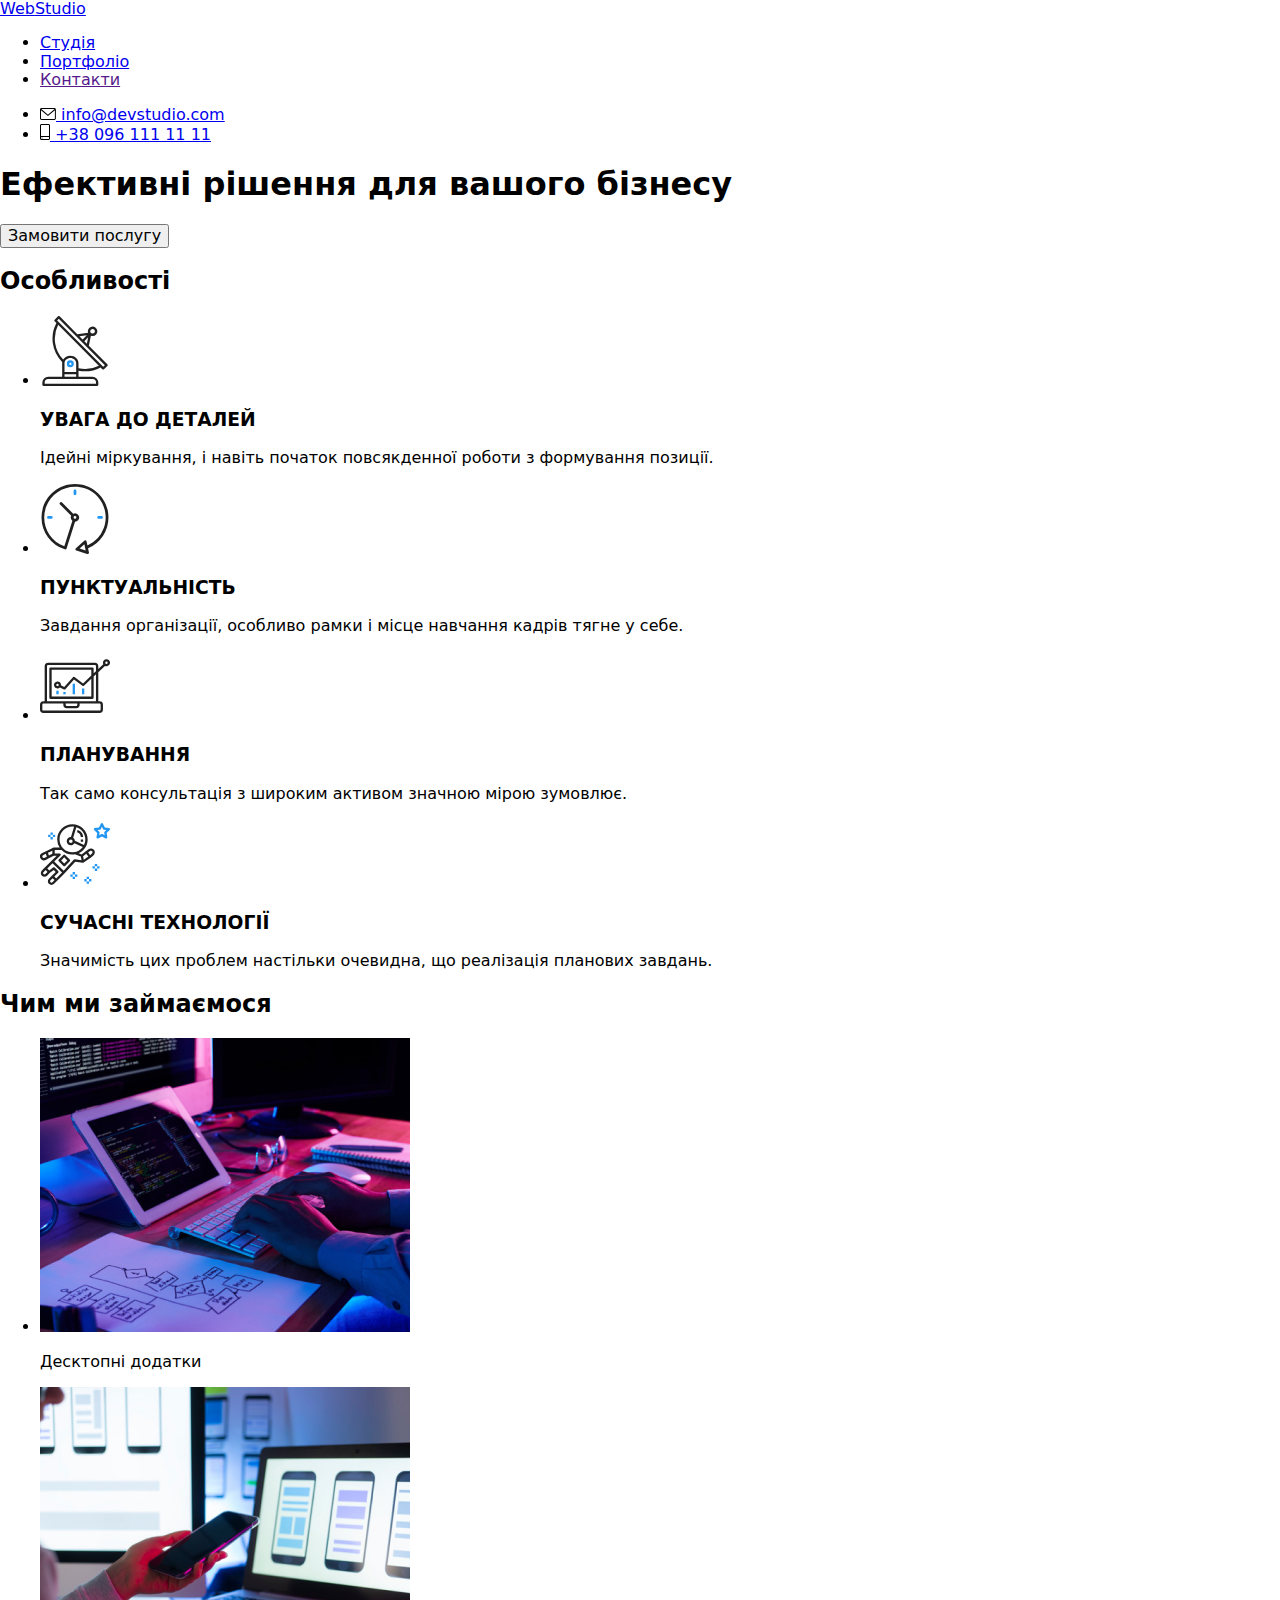
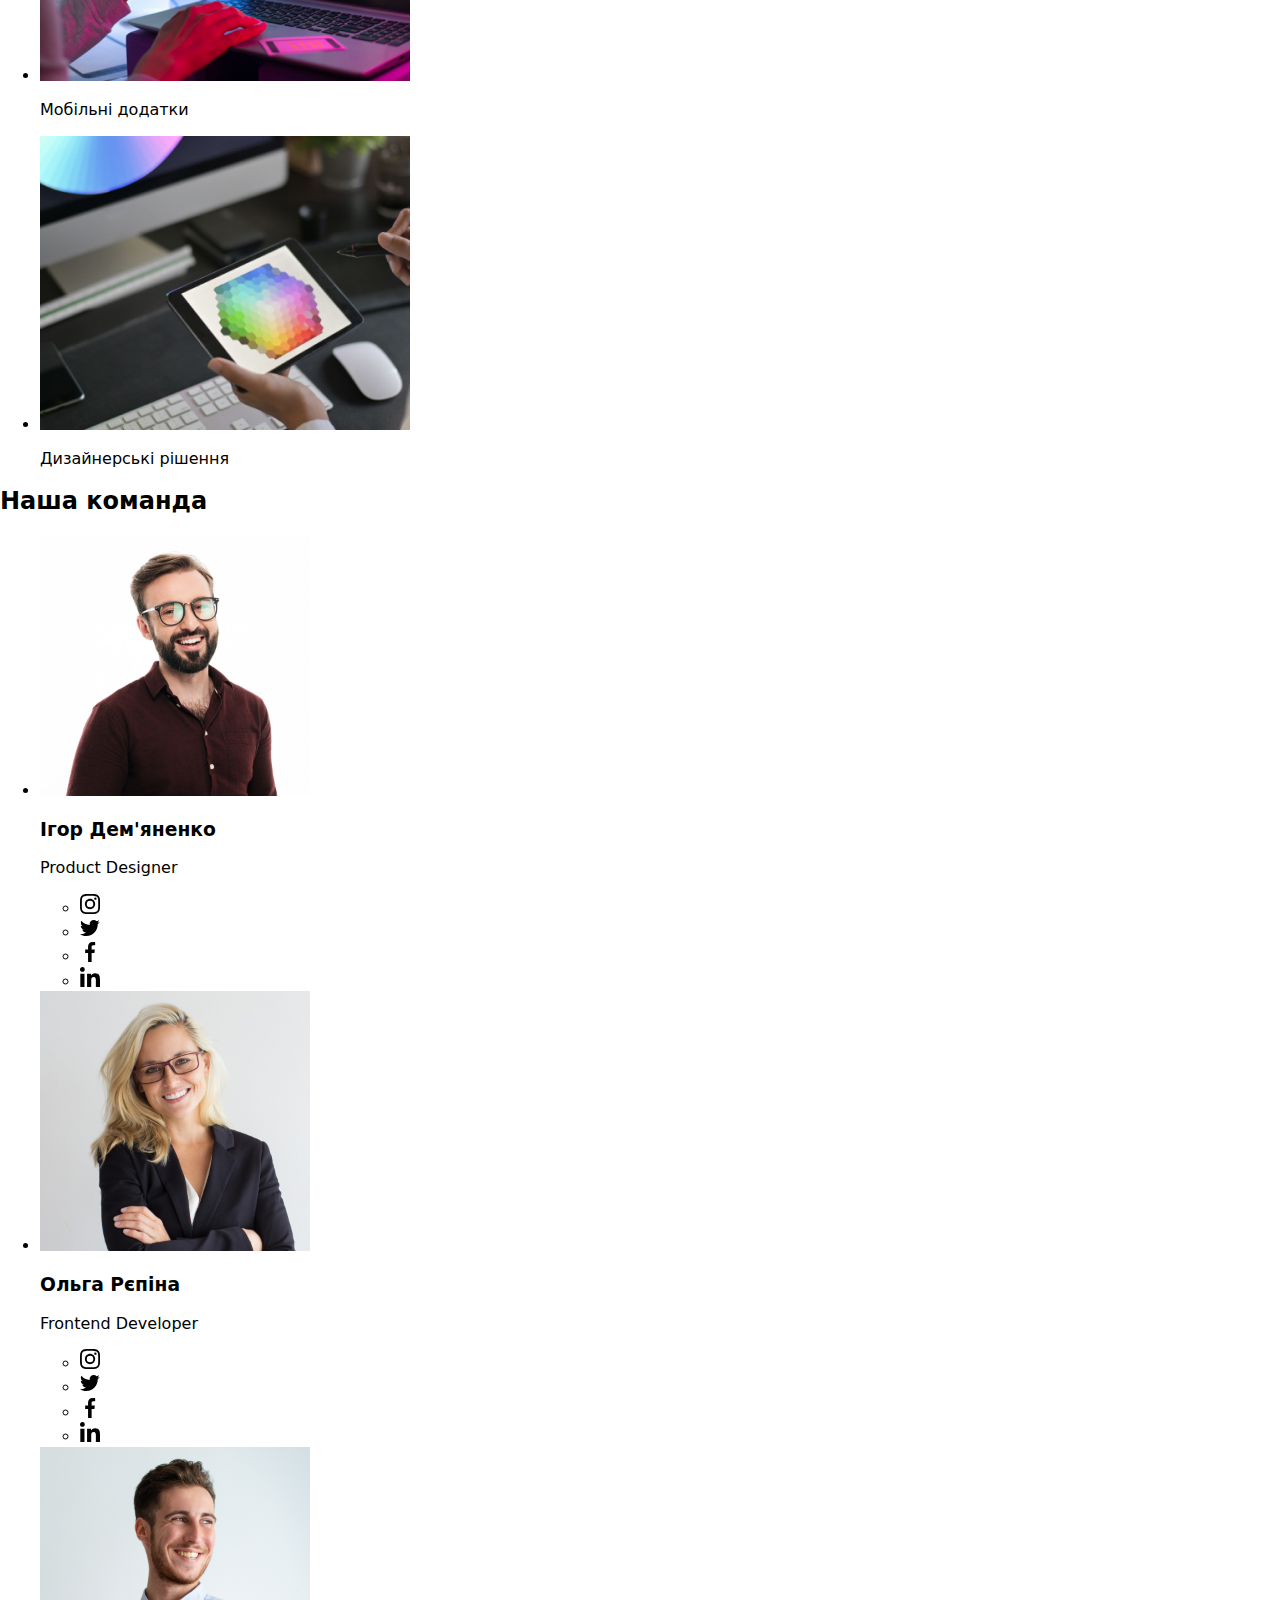
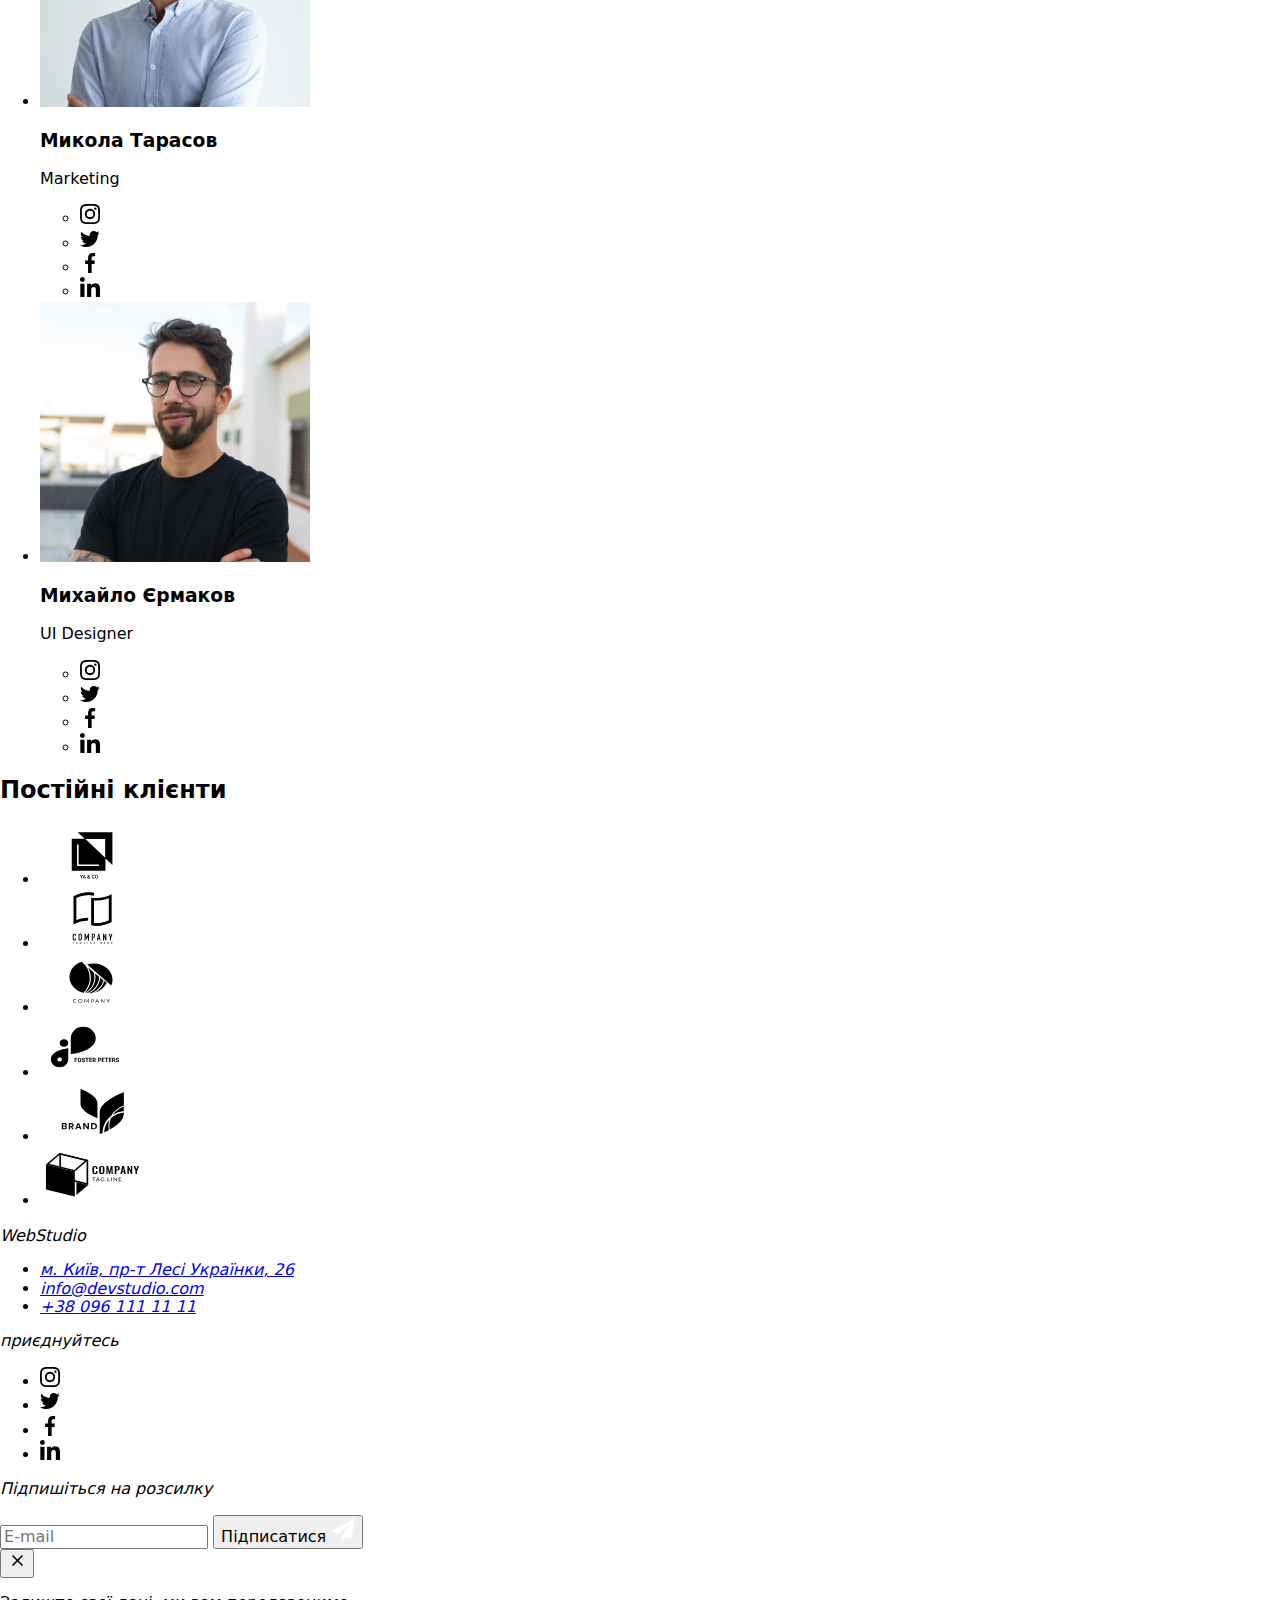
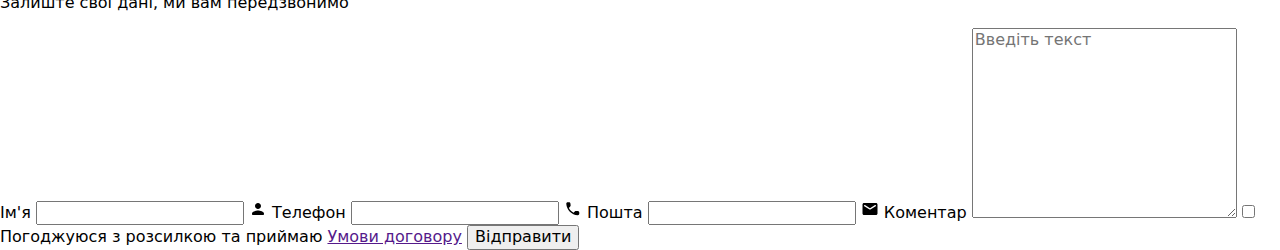
==== commit c84f92c8: "1" ====
--- a/index.html
+++ b/index.html
@@ -13,7 +13,7 @@
     rel="stylesheet" />
   <link rel="stylesheet"
     href="https://cdnjs.cloudflare.com/ajax/libs/modern-normalize/1.1.0/modern-normalize.min.css" />
-  <link rel="stylesheet" href="./css/main.css" />
+  <link rel="stylesheet" href="./css/main.min.css" />
 </head>
 
 <body>
--- a/css/main.min.css
+++ b/css/main.min.css
@@ -0,0 +1 @@
+/*# sourceMappingURL=main.min.css.map */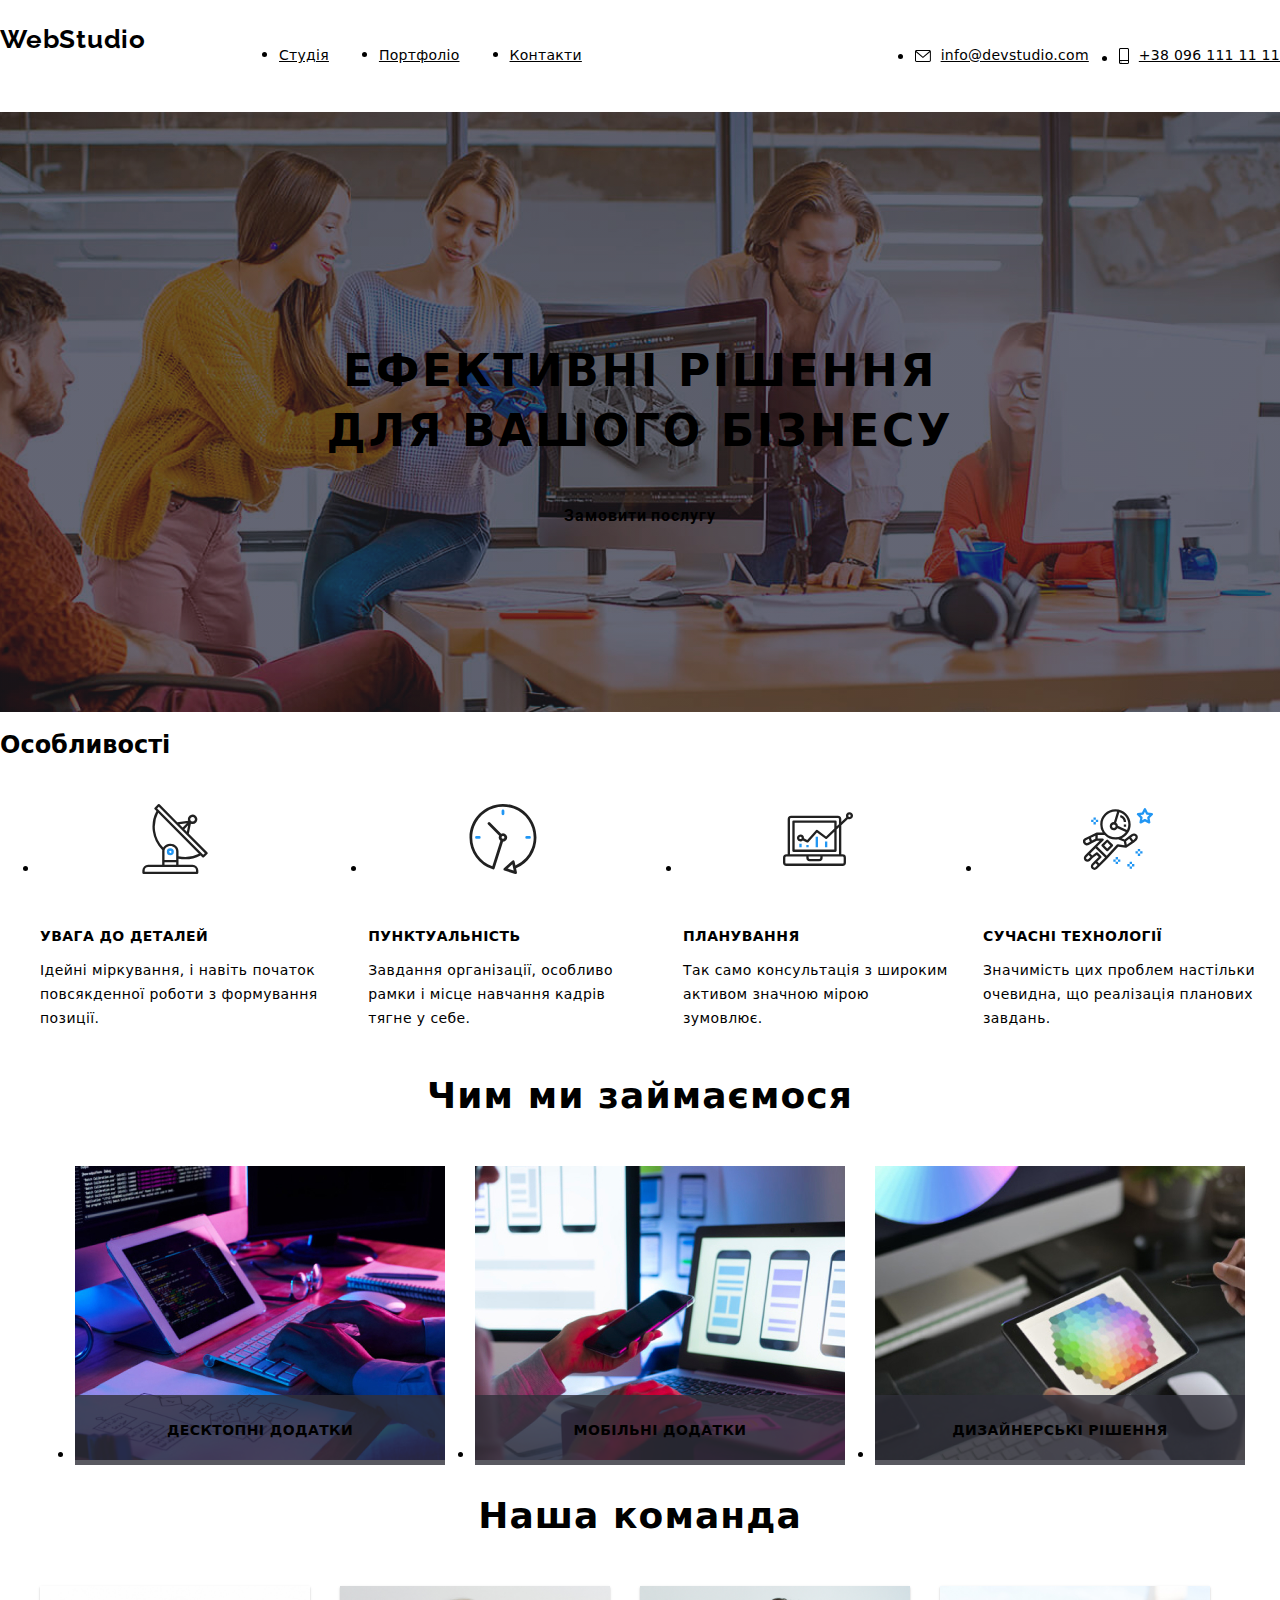
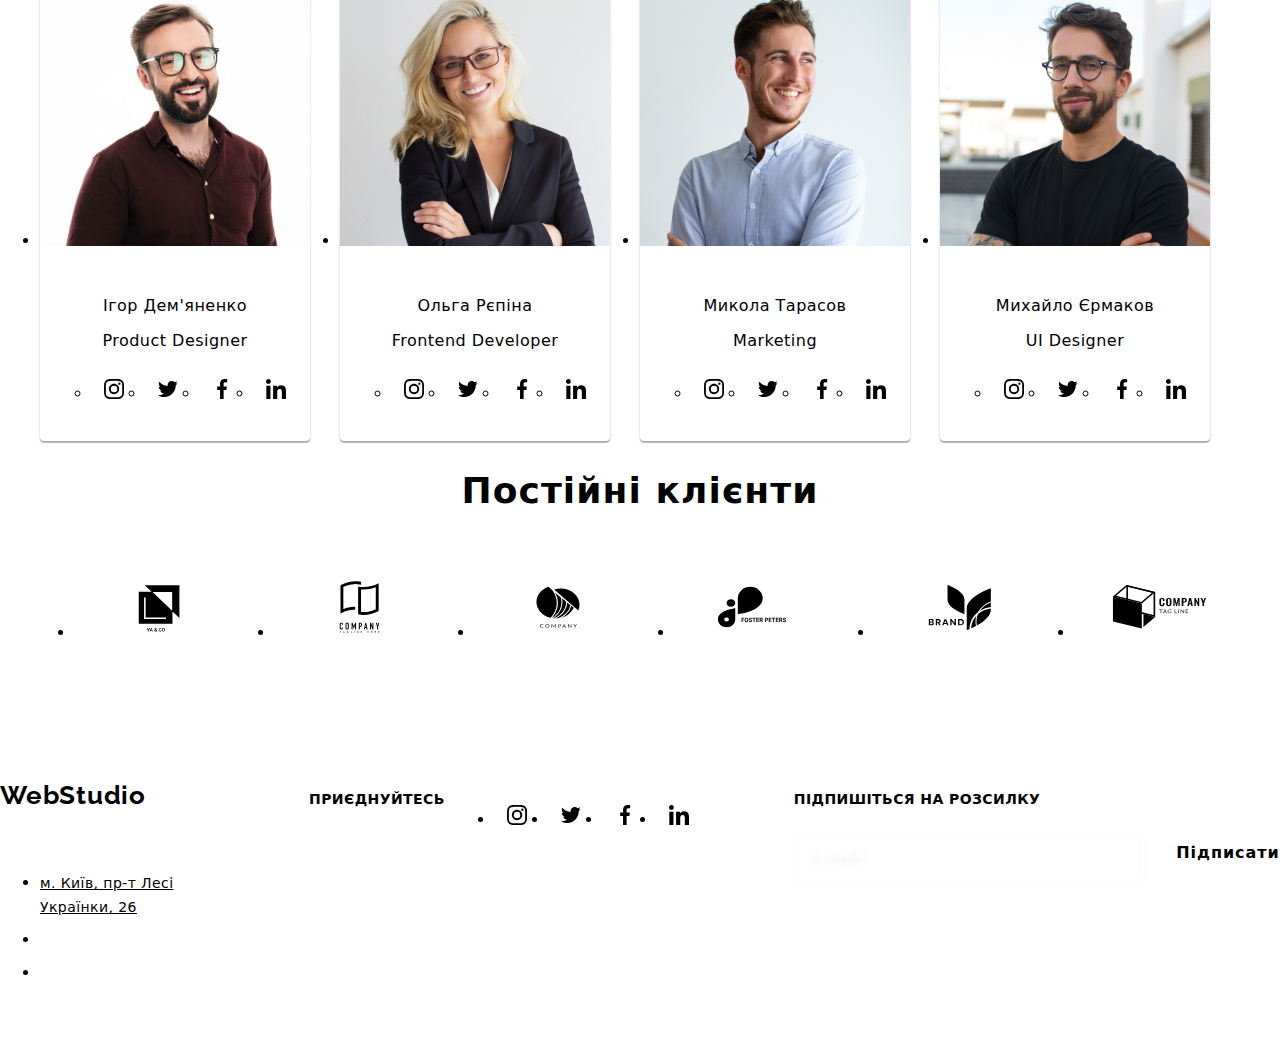
==== commit bfa5a6b6: "1" ====
--- a/index.html
+++ b/index.html
@@ -13,7 +13,7 @@
     rel="stylesheet" />
   <link rel="stylesheet"
     href="https://cdnjs.cloudflare.com/ajax/libs/modern-normalize/1.1.0/modern-normalize.min.css" />
-  <link rel="stylesheet" href="./css/main.min.css" />
+  <link rel="stylesheet" href="../css/main.min.css" />
 </head>
 
 <body>
--- a/css/main.min.css
+++ b/css/main.min.css
@@ -1 +1 @@
-/*# sourceMappingURL=main.min.css.map */+.container__header{display:-webkit-box;display:-ms-flexbox;display:flex}.logo{padding-top:24px;padding-bottom:25px;margin-right:93px;font-family:"Raleway";font-weight:700;font-size:26px;line-height:1.19;letter-spacing:.03em;text-decoration:none;color:var(--color-black-text)}.logo__text{color:var(--color-logo)}.nav__list{display:-webkit-box;display:-ms-flexbox;display:flex;-webkit-box-align:center;-ms-flex-align:center;align-items:center;gap:50px}.nav__list .current{color:var(--color-active-link)}.nav__item{position:relative}.nav__link{position:relative;display:inline-block;padding:32px 0;font-weight:500;font-size:14px;line-height:1.14;letter-spacing:.02em;color:var(--color-nav-text)}.nav__link:hover,.nav__link:focus{color:var(--color-active-link)}.nav__link::before,.nav__link .current::before{content:"";width:100%;height:4px;border-radius:2px;position:absolute;background-color:var(--color-active-link);color:var(--color-active-link);left:0;bottom:0;-webkit-transition:-webkit-transform var(--animation-delay);transition:-webkit-transform var(--animation-delay);transition:transform var(--animation-delay);transition:transform var(--animation-delay), -webkit-transform var(--animation-delay);-webkit-transform:scale(0);transform:scale(0);-webkit-transform-origin:left;transform-origin:left}.current::before{-webkit-transform:scale(1);transform:scale(1)}.contacts.list{display:-webkit-box;display:-ms-flexbox;display:flex;-webkit-box-align:center;-ms-flex-align:center;align-items:center;margin-left:auto;gap:30px}.contacts__icon{margin-right:10px;-webkit-box-align:baseline;-ms-flex-align:baseline;align-items:baseline;-webkit-transition:fill var(--animation-delay);transition:fill var(--animation-delay);fill:var(--color-contact-text)}.contacts__link:hover .contacts__icon,.contacts__link:focus .contacts__icon{fill:var(--color-active-link)}.contacts__link{position:relative;display:-webkit-box;display:-ms-flexbox;display:flex;-webkit-box-align:center;-ms-flex-align:center;align-items:center;padding:32px 0;font-weight:500;font-size:14px;line-height:1.14;letter-spacing:.02em;color:var(--color-contact-text)}.contacts__link:hover,.contacts__link:focus{color:var(--color-active-link)}.hero.section{max-width:1600px;height:600px;padding-top:200px;padding-bottom:200px;margin-left:auto;margin-right:auto;text-align:center;background-color:var(--color-background-hero);background-image:-webkit-gradient(linear, left top, left bottom, from(rgba(47, 48, 58, 0.4)), to(rgba(47, 48, 58, 0.4))),url(../image/hero-img-background.jpg);background-image:linear-gradient(rgba(47, 48, 58, 0.4), rgba(47, 48, 58, 0.4)),url(../image/hero-img-background.jpg);background-repeat:no-repeat;background-position:center;background-size:cover}.hero__container{display:-webkit-box;display:-ms-flexbox;display:flex;-webkit-box-orient:vertical;-webkit-box-direction:normal;-ms-flex-direction:column;flex-direction:column;-webkit-box-align:center;-ms-flex-align:center;align-items:center}.hero__title{margin-bottom:30px;width:696px;height:120;font-weight:900;font-size:44px;line-height:1.36;letter-spacing:.06em;text-transform:uppercase;color:var(--color-white-text)}.hero__button{min-width:216px;height:50px;font-family:"Roboto";font-weight:700;font-size:16px;line-height:1.87;-webkit-box-align:center;-ms-flex-align:center;align-items:center;text-align:center;letter-spacing:.06em;color:var(--color-white-text);background-color:var(--color-background-hero-button);border:none;cursor:pointer;border-radius:4px;-webkit-transition:background-color var(--animation-delay),-webkit-box-shadow var(--animation-delay);transition:background-color var(--animation-delay),-webkit-box-shadow var(--animation-delay);transition:background-color var(--animation-delay),box-shadow var(--animation-delay);transition:background-color var(--animation-delay),box-shadow var(--animation-delay),-webkit-box-shadow var(--animation-delay)}.hero__button:hover,.hero__button:focus{background-color:var(--color-active-link);-webkit-box-shadow:0px 4px 4px rgba(0,0,0,.15);box-shadow:0px 4px 4px rgba(0,0,0,.15)}.feature{background-color:var(--color-background-white)}.feature__list{display:-webkit-box;display:-ms-flexbox;display:flex;gap:30px}.feature__picture{display:-webkit-box;display:-ms-flexbox;display:flex;-webkit-box-align:center;-ms-flex-align:center;align-items:center;-webkit-box-pack:center;-ms-flex-pack:center;justify-content:center;margin-bottom:30px;width:270px;height:120px;border-radius:4px;background-color:var(--color-background-team)}.feature__title{margin-bottom:10px;font-weight:700;font-size:14px;line-height:1.14;letter-spacing:.03em;text-transform:uppercase;color:var(--color-title-text)}.feature__text{font-size:14px;line-height:1.7;letter-spacing:.03em;color:var(--color-main-text)}.box{padding-top:0px;background-color:var(--color-background-white)}.box__title.title{margin-bottom:50px;font-weight:700;font-size:36px;line-height:1.16;text-align:center;letter-spacing:.03em;color:var(--color-title-text)}.box__list{display:-webkit-box;display:-ms-flexbox;display:flex;-webkit-box-pack:center;-ms-flex-pack:center;justify-content:center;gap:30px}.box__item{position:relative}.box__text{position:absolute;bottom:0;display:-webkit-box;display:-ms-flexbox;display:flex;-webkit-box-align:center;-ms-flex-align:center;align-items:center;-webkit-box-pack:center;-ms-flex-pack:center;justify-content:center;width:370px;height:70px;background-color:rgba(47,48,58,.8);font-weight:700;font-size:14px;line-height:16px;text-align:center;letter-spacing:.03em;text-transform:uppercase;color:var(--color-box-text)}.team{background:var(--color-background-team)}.team__title{margin-bottom:50px;font-weight:700;font-size:36px;line-height:1.16;text-align:center;letter-spacing:.03em;color:var(--color-title-text)}.team__list{display:-webkit-box;display:-ms-flexbox;display:flex;gap:30px}.team__item{-webkit-box-shadow:0px 1px 3px rgba(0,0,0,.12),0px 1px 1px rgba(0,0,0,.14),0px 2px 1px rgba(0,0,0,.2);box-shadow:0px 1px 3px rgba(0,0,0,.12),0px 1px 1px rgba(0,0,0,.14),0px 2px 1px rgba(0,0,0,.2);border-radius:0px 0px 4px 4px;background-color:var(--color-background-white)}.information{padding-top:30px;padding-bottom:30px}.information__name{margin-bottom:10px;font-weight:500;font-size:16px;line-height:1.18;text-align:center;letter-spacing:.03em;color:var(--color-title-text)}.information__text{margin-bottom:16px;font-size:16px;line-height:1.18;text-align:center;letter-spacing:.03em;color:var(--color-main-text)}.socials{display:-webkit-box;display:-ms-flexbox;display:flex;-webkit-box-pack:center;-ms-flex-pack:center;justify-content:center;gap:10px}.socials__link{width:44px;height:44px;border-radius:50%;display:-webkit-inline-box;display:-ms-inline-flexbox;display:inline-flex;-webkit-box-align:center;-ms-flex-align:center;align-items:center;-webkit-box-pack:center;-ms-flex-pack:center;justify-content:center;-webkit-transition:color var(--animation-delay),bacground-color var(--animation-delay);transition:color var(--animation-delay),bacground-color var(--animation-delay)}.socials__link:hover,.socials__link:focus{background-color:var(--color-active-link)}.socials__icon{fill:var(--color-icon-grey);-webkit-transition:fill var(--animation-delay);transition:fill var(--animation-delay)}.socials__link:hover .socials__icon,.socials__link:focus .socials__icon{fill:var(--color-white-text)}.customer__title{margin-bottom:50px;font-weight:700;font-size:36px;line-height:42px;text-align:center;letter-spacing:.03em;color:var(--color-black-text)}.customers{display:-webkit-box;display:-ms-flexbox;display:flex;-webkit-box-pack:center;-ms-flex-pack:center;justify-content:center;gap:30px}.customers__icon{fill:var(--color-icon-grey);-webkit-transition:color var(--animation-delay),fill var(--animation-delay);transition:color var(--animation-delay),fill var(--animation-delay)}.customers__link{display:-webkit-box;display:-ms-flexbox;display:flex;-webkit-box-pack:center;-ms-flex-pack:center;justify-content:center;-webkit-box-align:center;-ms-flex-align:center;align-items:center;width:170px;height:92px;border:1px solid var(--color-icon-grey);border-radius:4px}.customers__link:hover,.customers__link:focus{border-color:var(--color-active-link)}.customers__link:hover .customers__icon,.customers__link:hover .customers__icon,.customers__link:focus .customers__icon,.customers__link:focus .customers__icon{fill:var(--color-active-link)}.backdrop{width:100%;height:100%;position:fixed;top:0;background-color:rgba(0,0,0,.2);-webkit-transition:opacity var(--animation-delay),visibility var(--animation-delay);transition:opacity var(--animation-delay),visibility var(--animation-delay)}.modal{width:528px;min-height:581px;padding:40px;background-color:var(--color-background-white);position:absolute;top:50%;left:50%;-webkit-transform:translate(-50%, -50%) scale(1) translateX(0);transform:translate(-50%, -50%) scale(1) translateX(0);-webkit-transition:-webkit-transform var(--animation-delay);transition:-webkit-transform var(--animation-delay);transition:transform var(--animation-delay);transition:transform var(--animation-delay), -webkit-transform var(--animation-delay);-webkit-transform-origin:top;transform-origin:top}.modal input,.modal textarea{outline:2px solid rgba(0,0,0,0)}.backdrop.is-hidden .modal{-webkit-transform:translate(-50%, -50%) scale(0) translateX(-100%);transform:translate(-50%, -50%) scale(0) translateX(-100%)}.modal__close{position:absolute;top:8px;right:8px;width:30px;height:30px;border:1px solid rgba(0,0,0,.1);border-radius:50%;background-color:rgba(0,0,0,0);display:-webkit-box;display:-ms-flexbox;display:flex;-webkit-box-align:center;-ms-flex-align:center;align-items:center;-webkit-box-pack:center;-ms-flex-pack:center;justify-content:center;cursor:pointer;fill:var(--color-black-text)}.modal__close:hover,.modal__close:focus{background-color:var(--color-active-link);fill:var(--color-white-text)}.is-hidden{opacity:0;visibility:hidden;pointer-events:none}.modal__title{margin-bottom:12px;font-weight:700;font-size:20px;line-height:1.15;text-align:center;letter-spacing:.03em;color:var(--color-title-text)}.user-info{display:-webkit-box;display:-ms-flexbox;display:flex;-webkit-box-orient:vertical;-webkit-box-direction:normal;-ms-flex-direction:column;flex-direction:column}.user-info__box{position:relative;font-weight:400;font-size:12px;line-height:1.16;letter-spacing:.01em;color:var(--color-contact-text)}.user-info__icon{position:absolute;fill:var(--color-nav-text);top:60%;left:11px;-webkit-transform:translateY(-60%);transform:translateY(-60%);-webkit-transition:fill var(--animation-delay);transition:fill var(--animation-delay)}.user-info__input:hover+.user-info__icon,.user-info__input:focus+.user-info__icon{fill:var(--color-active-link)}.user-info__input{position:relative;margin-top:4px;margin-bottom:10px;padding-left:42px;width:100%;height:40px;border:1px solid rgba(33,33,33,.2);border-radius:4px;outline:rgba(0,0,0,0);-webkit-transition:border var(--animation-delay),outline var(--animation-delay);transition:border var(--animation-delay),outline var(--animation-delay)}.user-info__input:hover,.user-info__input:focus{outline:1px solid var(--color-active-link);border:1px solid var(--color-active-link)}textarea{display:block;margin-top:4px;margin-bottom:20px;width:100%;height:120px;resize:none;padding:10px;border:1px solid rgba(33,33,33,.2);border-radius:4px;outline:rgba(0,0,0,0);-webkit-transition:border var(--animation-delay),outline var(--animation-delay);transition:border var(--animation-delay),outline var(--animation-delay)}textarea::-webkit-input-placeholder{font-weight:400;font-size:12px;line-height:1.16;letter-spacing:.01em;color:rgba(117,117,117,.5)}textarea::-moz-placeholder{font-weight:400;font-size:12px;line-height:1.16;letter-spacing:.01em;color:rgba(117,117,117,.5)}textarea:-ms-input-placeholder{font-weight:400;font-size:12px;line-height:1.16;letter-spacing:.01em;color:rgba(117,117,117,.5)}textarea::-ms-input-placeholder{font-weight:400;font-size:12px;line-height:1.16;letter-spacing:.01em;color:rgba(117,117,117,.5)}textarea::placeholder{font-weight:400;font-size:12px;line-height:1.16;letter-spacing:.01em;color:rgba(117,117,117,.5)}textarea:hover,textarea:focus{outline:1px solid var(--color-active-link);border:1px solid var(--color-active-link)}.agreement__box{display:-webkit-box;display:-ms-flexbox;display:flex;-webkit-box-align:center;-ms-flex-align:center;align-items:center;-webkit-box-pack:center;-ms-flex-pack:center;justify-content:center;margin-bottom:30px;gap:9px;font-family:"Roboto";font-style:normal;font-weight:400;font-size:14px;line-height:1.71;letter-spacing:.03em;color:var(--color-contact-text)}.agreement__checkbox{position:absolute;width:1px;height:1px;margin:-1px;padding:0;overflow:hidden;border:0;clip:rect(0 0 0 0)}.aggreement__icon-check{display:inline-block;width:16px;height:15px;background-image:url(../image/icon-check.svg);background-origin:border-box;border:2px solid var(--color-black-text)}.agreement__checkbox:checked+.aggreement__icon-check{background-color:var(--color-active-link);border-color:rgba(0,0,0,0);background-size:contain}.agreement__link{color:var(--color-active-link)}.modal__button-submit{width:200px;height:50px;margin-left:auto;margin-right:auto;background-color:var(--color-active-link);-webkit-box-shadow:0px 4px 4px rgba(0,0,0,.15);box-shadow:0px 4px 4px rgba(0,0,0,.15);border:1px solid var(--color-active-link);border-radius:4px;font-weight:700;font-size:16px;line-height:1.875;text-align:center;letter-spacing:.06em;color:var(--color-white-text);cursor:pointer;-webkit-transition:background-color var(--animation-delay),-webkit-box-shadow var(--animation-delay);transition:background-color var(--animation-delay),-webkit-box-shadow var(--animation-delay);transition:background-color var(--animation-delay),box-shadow var(--animation-delay);transition:background-color var(--animation-delay),box-shadow var(--animation-delay),-webkit-box-shadow var(--animation-delay)}.modal__button-submit:hover,.modal__button-submit:focus{background-color:var(--color-active-button)}.footer{display:block;background:var(--color-background-footer);font-style:normal;padding-top:60px;padding-bottom:60px}.footer__container{display:-webkit-box;display:-ms-flexbox;display:flex;-webkit-box-align:baseline;-ms-flex-align:baseline;align-items:baseline}.address__container{margin-right:70px}.logo-footer{display:inline-block;margin-bottom:20px;font-family:"Raleway";font-weight:700;font-size:26px;line-height:1.19;letter-spacing:.03em;color:var(--color-white-text)}.address__item{margin-bottom:9px}.address__item:last-child{margin-bottom:0px}.address__map{font-size:14px;line-height:1.71;letter-spacing:.03em;color:var(--color-white-text)}.address__mail{font-size:14px;line-height:1.71;letter-spacing:.03em;color:rgba(255,255,255,.6)}.address__tel{font-size:14px;line-height:1.71;letter-spacing:.03em;color:rgba(255,255,255,.6)}.footer-socials{margin-right:93px}.socials__text{margin-bottom:20px;font-weight:700;font-size:14px;line-height:16px;letter-spacing:.03em;text-transform:uppercase;color:var(--color-white-text)}.socials__list-footer{display:-webkit-box;display:-ms-flexbox;display:flex;-webkit-box-pack:left;-ms-flex-pack:left;justify-content:left;gap:10px}.socials__link-footer{-webkit-transition:color var(--animation-delay),background-color var(--animation-delay);transition:color var(--animation-delay),background-color var(--animation-delay);width:44px;height:44px;border-radius:50%;display:-webkit-box;display:-ms-flexbox;display:flex;-webkit-box-align:center;-ms-flex-align:center;align-items:center;-webkit-box-pack:center;-ms-flex-pack:center;justify-content:center;background-color:var(--colo-icon-background-footer)}.socials__link-footer:hover,.socials__link-footer:focus{background-color:var(--color-active-link)}.socials__icon-footer{-webkit-transition:fill var(--animation-delay);transition:fill var(--animation-delay);fill:var(--color-white-text)}.socials__link .socials__icon-footer,.socials__link .socials__icon-footer{fill:var(--color-white-text)}.email__title{margin-bottom:20px;font-weight:700;font-size:14px;line-height:1.14;letter-spacing:.03em;text-transform:uppercase;color:var(--color-white-text)}.email__box{display:-webkit-box;display:-ms-flexbox;display:flex;-webkit-box-align:center;-ms-flex-align:center;align-items:center;-webkit-box-pack:center;-ms-flex-pack:center;justify-content:center}.email__box input{width:350px;height:50px;margin-right:12px;padding:16px;background-color:rgba(0,0,0,0);border:1px solid rgba(255,255,255,.3);-webkit-filter:drop-shadow(0px 4px 4px rgba(0, 0, 0, 0.15));filter:drop-shadow(0px 4px 4px rgba(0, 0, 0, 0.15));border-radius:4px;font-weight:400;font-size:16px;line-height:20px;-webkit-box-align:center;-ms-flex-align:center;align-items:center;letter-spacing:.03em;color:var(--color-white-text);outline:rgba(0,0,0,0);-webkit-transition:border var(--animation-delay),outline var(--animation-delay);transition:border var(--animation-delay),outline var(--animation-delay)}.email__box input:focus,.email__box input:hover{border:1px solid var(--color-active-link);outline:2px solid var(--color-active-link)}.email__box input::-webkit-input-placeholder{font-weight:400;font-size:16px;line-height:20px;-webkit-box-align:center;align-items:center;letter-spacing:.03em;color:rgba(255,255,255,.6)}.email__box input::-moz-placeholder{font-weight:400;font-size:16px;line-height:20px;align-items:center;letter-spacing:.03em;color:rgba(255,255,255,.6)}.email__box input:-ms-input-placeholder{font-weight:400;font-size:16px;line-height:20px;-ms-flex-align:center;align-items:center;letter-spacing:.03em;color:rgba(255,255,255,.6)}.email__box input::-ms-input-placeholder{font-weight:400;font-size:16px;line-height:20px;-ms-flex-align:center;align-items:center;letter-spacing:.03em;color:rgba(255,255,255,.6)}.email__box input::placeholder{font-weight:400;font-size:16px;line-height:20px;-webkit-box-align:center;-ms-flex-align:center;align-items:center;letter-spacing:.03em;color:rgba(255,255,255,.6)}.email__button{width:200px;height:50px;background:var(--color-active-link);border:1px solid var(--color-active-link);border-radius:4px;font-weight:700;font-size:16px;line-height:1.875;display:-webkit-box;display:-ms-flexbox;display:flex;-webkit-box-align:center;-ms-flex-align:center;align-items:center;-webkit-box-pack:center;-ms-flex-pack:center;justify-content:center;letter-spacing:.06em;color:var(--color-white-text);cursor:pointer;-webkit-transition:background-color var(--animation-delay),-webkit-box-shadow var(--animation-delay);transition:background-color var(--animation-delay),-webkit-box-shadow var(--animation-delay);transition:background-color var(--animation-delay),box-shadow var(--animation-delay);transition:background-color var(--animation-delay),box-shadow var(--animation-delay),-webkit-box-shadow var(--animation-delay)}.email__button:hover,.email__button:focus{background-color:var(--color-active-button);-webkit-box-shadow:0px 4px 4px rgba(0,0,0,.15);box-shadow:0px 4px 4px rgba(0,0,0,.15)}.button__icon{margin-left:10px;fill:var(--color-white-text)}.filters-list{display:-webkit-box;display:-ms-flexbox;display:flex;-webkit-box-orient:horizontal;-webkit-box-direction:normal;-ms-flex-direction:row;flex-direction:row;-webkit-box-pack:center;-ms-flex-pack:center;justify-content:center;margin-bottom:50px;gap:8px}.filters-button{height:38px;padding:6px 22px;font-family:"Roboto";font-style:normal;font-weight:500;font-size:16px;line-height:1.62;text-align:center;letter-spacing:.03em;border:none;color:var(--color-nav-text);background:var(--color-background-filters-button);border-radius:4px;cursor:pointer;-webkit-transition:color var(--animation-delay),background-color var(--animation-delay),-webkit-box-shadow var(--animation-delay);transition:color var(--animation-delay),background-color var(--animation-delay),-webkit-box-shadow var(--animation-delay);transition:color var(--animation-delay),background-color var(--animation-delay),box-shadow var(--animation-delay);transition:color var(--animation-delay),background-color var(--animation-delay),box-shadow var(--animation-delay),-webkit-box-shadow var(--animation-delay)}.filters-button:hover,.filters-button:focus{border:none;background-color:var(--color-active-link);color:var(--color-white-text);-webkit-box-shadow:0px 3px 1px rgba(0,0,0,.1),0px 1px 2px rgba(0,0,0,.08),0px 2px 2px rgba(0,0,0,.12);box-shadow:0px 3px 1px rgba(0,0,0,.1),0px 1px 2px rgba(0,0,0,.08),0px 2px 2px rgba(0,0,0,.12)}.projects-list{display:-webkit-box;display:-ms-flexbox;display:flex;-ms-flex-wrap:wrap;flex-wrap:wrap;gap:30px}.projects-item{width:calc((100% - 60px)/3);background-color:var(--color-background-white)}.projects-link{display:block;-webkit-transition:-webkit-box-shadow var(--animation-delay);transition:-webkit-box-shadow var(--animation-delay);transition:box-shadow var(--animation-delay);transition:box-shadow var(--animation-delay), -webkit-box-shadow var(--animation-delay)}.projects-link:hover,.projects-link:focus{-webkit-box-shadow:0px 1px 1px rgba(0,0,0,.12),0px 4px 4px rgba(0,0,0,.06),1px 4px 6px rgba(0,0,0,.16);box-shadow:0px 1px 1px rgba(0,0,0,.12),0px 4px 4px rgba(0,0,0,.06),1px 4px 6px rgba(0,0,0,.16)}.projects-link-info{position:relative;overflow:hidden}.projects-link-text{position:absolute;width:100%;height:100%;background-image:-webkit-gradient(linear, left top, left bottom, from(rgba(33, 150, 243, 0.9)), to(rgba(33, 150, 243, 0.9)));background-image:linear-gradient(rgba(33, 150, 243, 0.9), rgba(33, 150, 243, 0.9));top:0;-webkit-transition:-webkit-transform var(--animation-delay);transition:-webkit-transform var(--animation-delay);transition:transform var(--animation-delay);transition:transform var(--animation-delay), -webkit-transform var(--animation-delay);-webkit-transform:translatey(100%);transform:translatey(100%);padding:63px 24px;font-family:"Roboto";font-style:normal;font-weight:400;font-size:18px;line-height:1.55;letter-spacing:.03em;color:#fff}.projects-link:hover .projects-link-text,.projects-link:focus .projects-link-text{-webkit-transform:translatey(0);transform:translatey(0)}.projects-info{padding:20px 24px;border:1px solid var(--color-border-portfolio);border-top:none}.projects-title{margin-bottom:4px;font-weight:700;font-size:18px;line-height:2;letter-spacing:.06em;color:var(--color-nav-text)}.projects-text{font-size:16px;line-height:1.87;letter-spacing:.03em;color:var(--color-main-text)}/*# sourceMappingURL=main.min.css.map */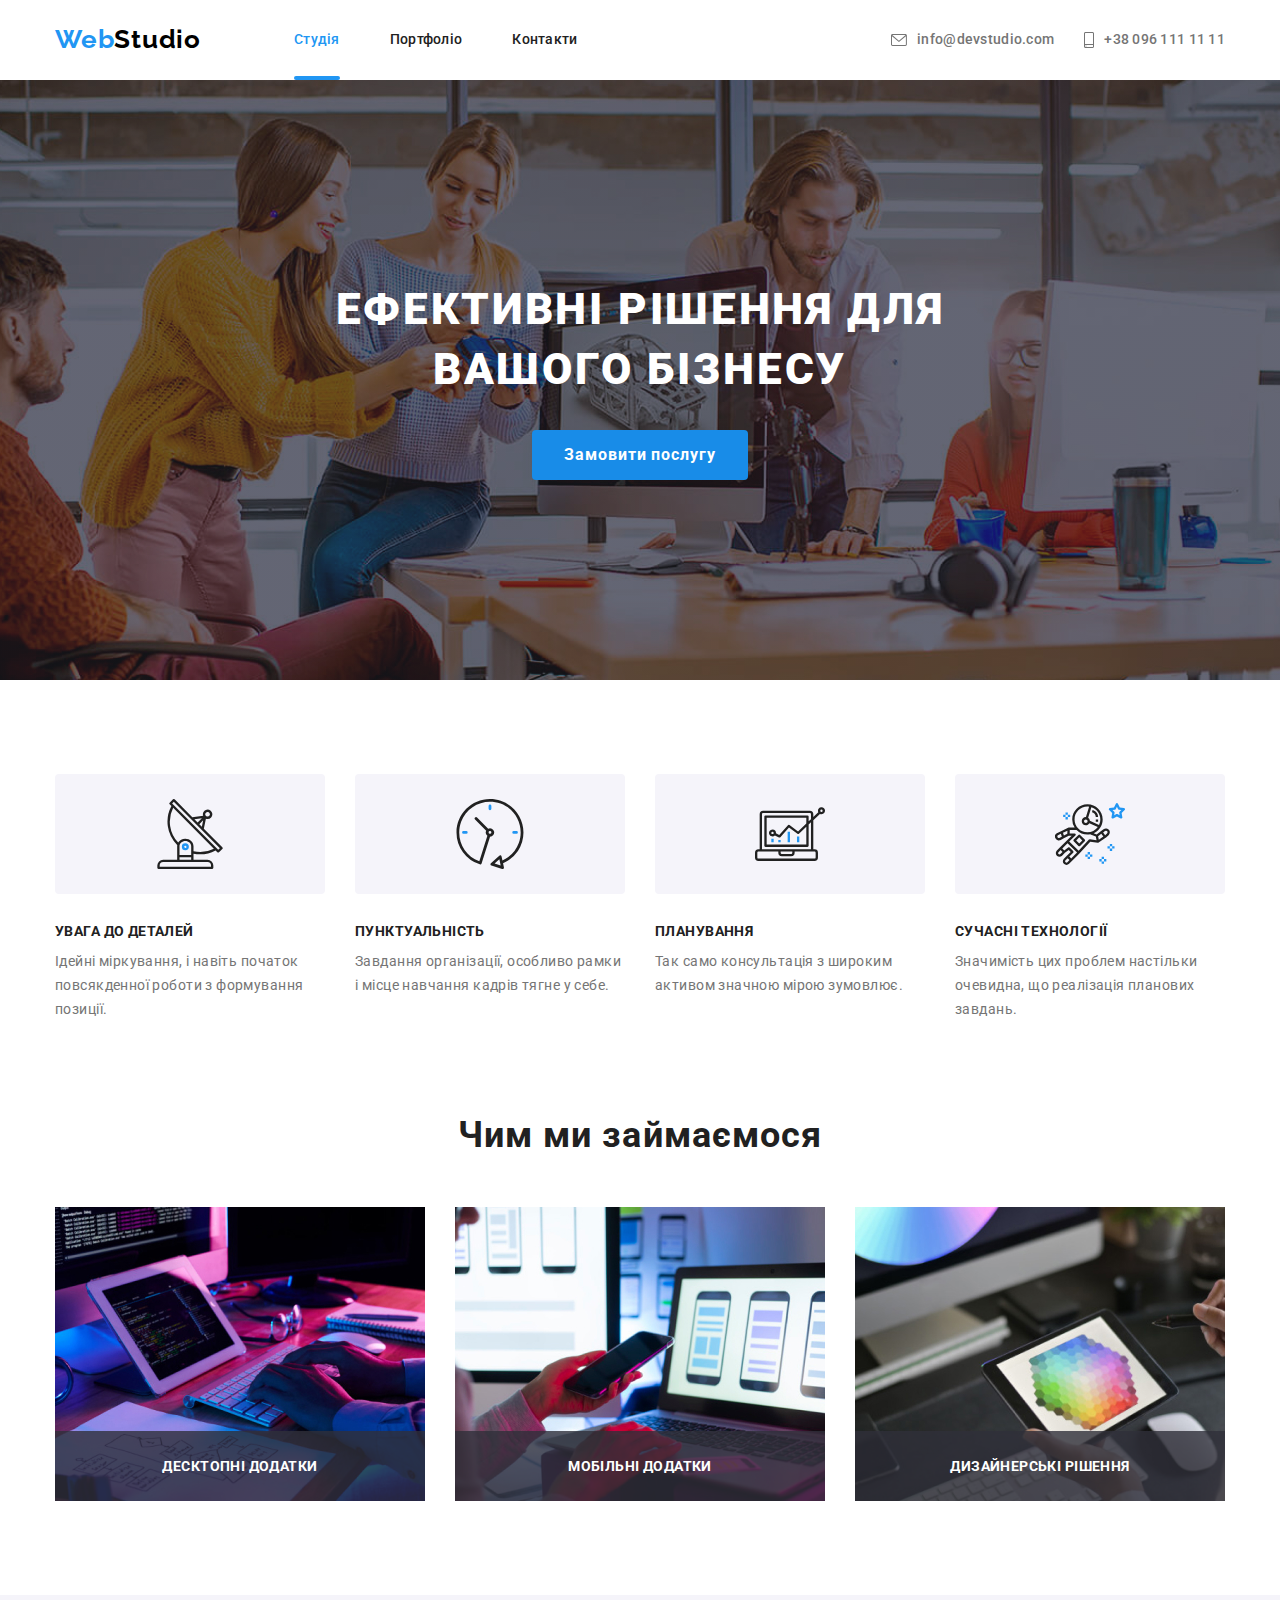
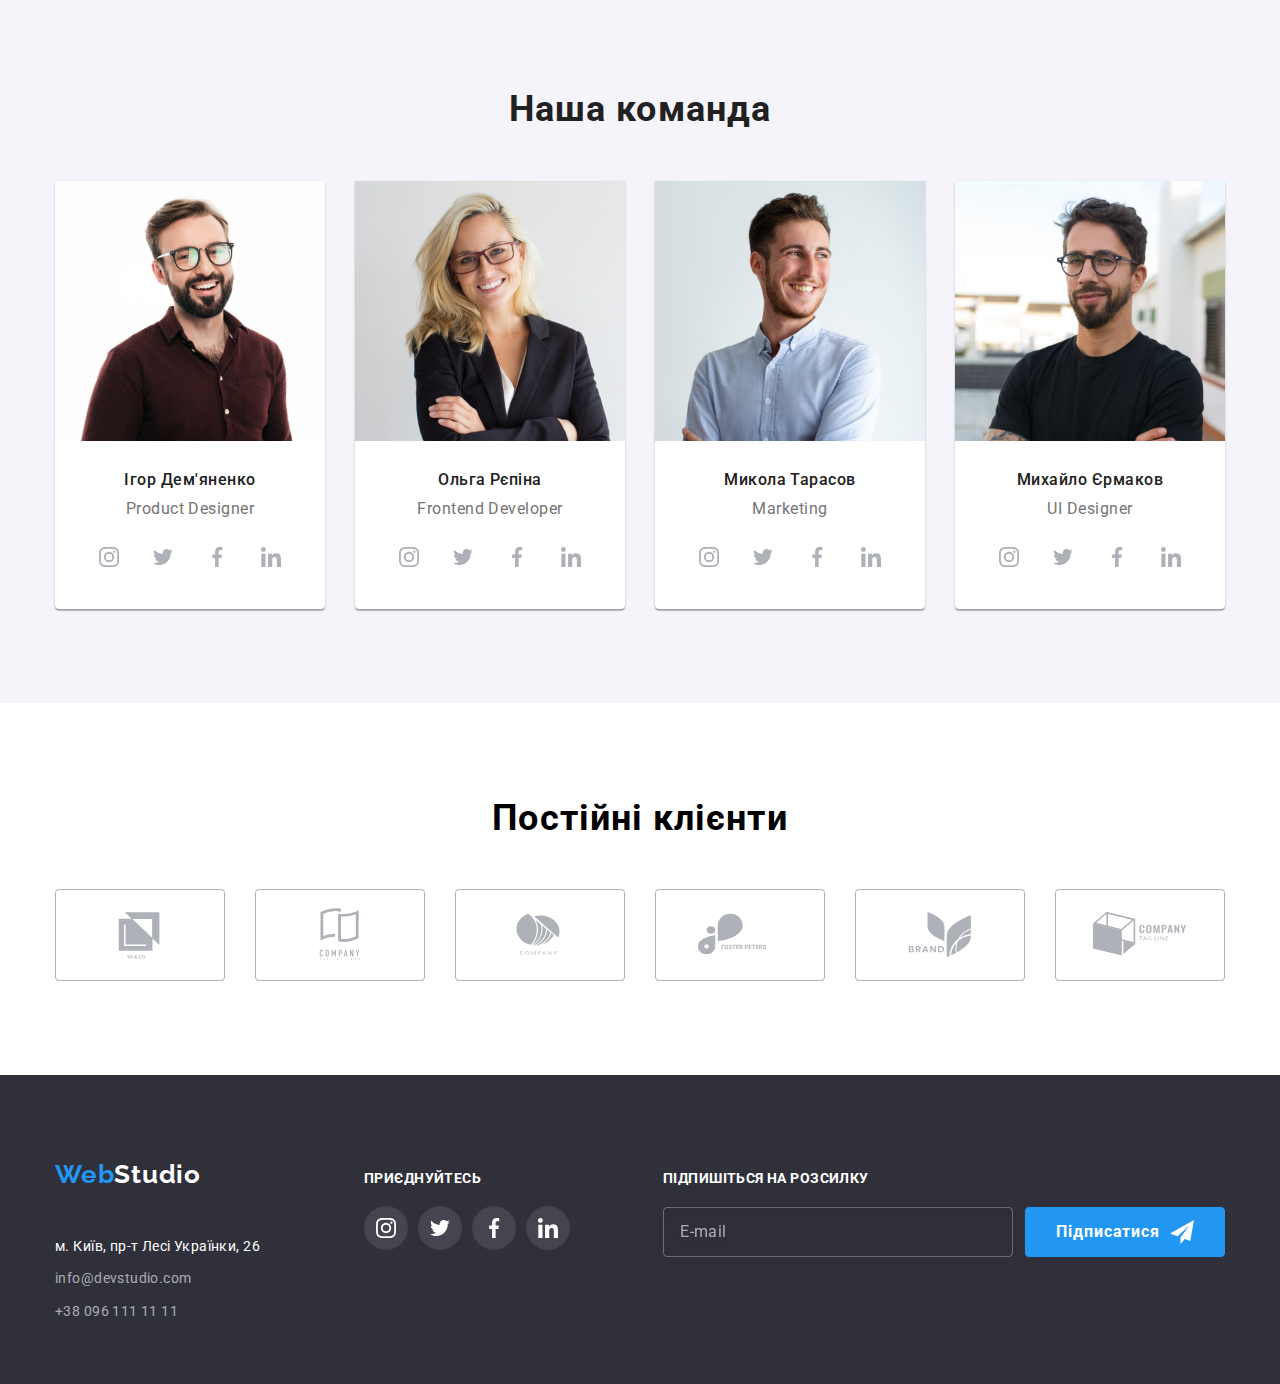
==== commit bd9bc096: "1" ====
--- a/index.html
+++ b/index.html
@@ -13,7 +13,7 @@
     rel="stylesheet" />
   <link rel="stylesheet"
     href="https://cdnjs.cloudflare.com/ajax/libs/modern-normalize/1.1.0/modern-normalize.min.css" />
-  <link rel="stylesheet" href="../css/main.min.css" />
+  <link rel="stylesheet" href="./css/main.css" />
 </head>
 
 <body>
@@ -335,7 +335,7 @@
             </li>
           </ul>
         </div>
-        <div class="socials footer-socials">
+        <div class="socials__footer">
           <p class="socials__text">приєднуйтесь</p>
           <ul class="socials__list socials__list-footer list">
             <li class="socials__item footer-soc-item">
--- a/css/main.css
+++ b/css/main.css
@@ -0,0 +1,1152 @@
+:root {
+  --color-black-text: #000000;
+  --color-white-text: #ffffff;
+  --color-active-link: #2196f3;
+  --color-active-button: #188ce8;
+  --color-nav-text: #212121;
+  --color-contact-text: #757575;
+  --color-title-text: #212121;
+  --color-main-text: #757575;
+  --color-box-text: #ffffff;
+  --color-background-header: #ffffff;
+  --color-background-footer: #2f303a;
+  --color-background-hero: #2f303a;
+  --color-background-hero-button: #188ce8;
+  --color-background-team: #f5f4fa;
+  --color-background-filters-button: #f5f4fa;
+  --color-background-white: #ffffff;
+  --color-background-main-portfolio: #f5f5f5;
+  --color-border-portfolio: #eeeeee;
+  --color-border-header: #ececec;
+  --color-logo: #2196f3;
+  --color-icon-grey: #afb1b8;
+  --colo-icon-background-footer: rgba(255, 255, 255, 0.1);
+  --animation-delay: 250ms cubic-bezier(0.4, 0, 0.2, 1);
+}
+
+.visually-hidden {
+  position: absolute;
+  width: 1px;
+  height: 1px;
+  margin: -1px;
+  padding: 0;
+  overflow: hidden;
+  border: 0;
+  clip: rect(0 0 0 0);
+}
+
+h1,
+h2,
+h3,
+h4,
+h5,
+h6,
+p {
+  margin: 0;
+}
+
+body {
+  font-family: "Roboto", sans-serif;
+  font-style: normal;
+  color: var(--color-black-text);
+}
+
+.list {
+  padding: 0px;
+  margin: 0px;
+  list-style: none;
+}
+
+.link {
+  padding: 0px;
+  margin: 0px;
+  text-decoration: none;
+  -webkit-transition: background-color var(--animation-delay), color var(--animation-delay);
+  transition: background-color var(--animation-delay), color var(--animation-delay);
+}
+
+.title {
+  padding: 0px;
+  margin: 0px;
+}
+
+.section {
+  padding: 94px 0;
+}
+
+img {
+  display: block;
+  max-width: 100%;
+  height: auto;
+}
+
+.portfolio-header {
+  border-bottom: 1px solid var(--color-border-header);
+}
+
+.main-portfolio {
+  background: var(--color-background-white);
+}
+
+.container {
+  width: 1200px;
+  padding-left: 15px;
+  padding-right: 15px;
+  margin: 0 auto;
+}
+
+.container__header {
+  display: -webkit-box;
+  display: -ms-flexbox;
+  display: flex;
+}
+
+.logo {
+  padding-top: 24px;
+  padding-bottom: 25px;
+  margin-right: 93px;
+  font-family: "Raleway";
+  font-weight: 700;
+  font-size: 26px;
+  line-height: 1.19;
+  letter-spacing: 0.03em;
+  text-decoration: none;
+  color: var(--color-black-text);
+}
+
+.logo__text {
+  color: var(--color-logo);
+}
+
+.nav__list {
+  display: -webkit-box;
+  display: -ms-flexbox;
+  display: flex;
+  -webkit-box-align: center;
+      -ms-flex-align: center;
+          align-items: center;
+  gap: 50px;
+}
+.nav__list .current {
+  color: var(--color-active-link);
+}
+
+.nav__item {
+  position: relative;
+}
+
+.nav__link {
+  position: relative;
+  display: inline-block;
+  padding: 32px 0;
+  font-weight: 500;
+  font-size: 14px;
+  line-height: 1.14;
+  letter-spacing: 0.02em;
+  color: var(--color-nav-text);
+}
+.nav__link:hover, .nav__link:focus {
+  color: var(--color-active-link);
+}
+.nav__link::before,
+.nav__link .current::before {
+  content: "";
+  width: 100%;
+  height: 4px;
+  border-radius: 2px;
+  position: absolute;
+  background-color: var(--color-active-link);
+  color: var(--color-active-link);
+  left: 0;
+  bottom: 0;
+  -webkit-transition: -webkit-transform var(--animation-delay);
+  transition: -webkit-transform var(--animation-delay);
+  transition: transform var(--animation-delay);
+  transition: transform var(--animation-delay), -webkit-transform var(--animation-delay);
+  -webkit-transform: scale(0);
+          transform: scale(0);
+  -webkit-transform-origin: left;
+          transform-origin: left;
+}
+
+.current::before {
+  -webkit-transform: scale(1);
+          transform: scale(1);
+}
+
+.contacts.list {
+  display: -webkit-box;
+  display: -ms-flexbox;
+  display: flex;
+  -webkit-box-align: center;
+      -ms-flex-align: center;
+          align-items: center;
+  margin-left: auto;
+  gap: 30px;
+}
+
+.contacts__icon {
+  margin-right: 10px;
+  -webkit-box-align: baseline;
+      -ms-flex-align: baseline;
+          align-items: baseline;
+  -webkit-transition: fill var(--animation-delay);
+  transition: fill var(--animation-delay);
+  fill: var(--color-contact-text);
+}
+.contacts__link:hover .contacts__icon, .contacts__link:focus .contacts__icon {
+  fill: var(--color-active-link);
+}
+
+.contacts__link {
+  position: relative;
+  display: -webkit-box;
+  display: -ms-flexbox;
+  display: flex;
+  -webkit-box-align: center;
+      -ms-flex-align: center;
+          align-items: center;
+  padding: 32px 0;
+  font-weight: 500;
+  font-size: 14px;
+  line-height: 1.14;
+  letter-spacing: 0.02em;
+  color: var(--color-contact-text);
+}
+.contacts__link:hover, .contacts__link:focus {
+  color: var(--color-active-link);
+}
+
+.hero.section {
+  max-width: 1600px;
+  height: 600px;
+  padding-top: 200px;
+  padding-bottom: 200px;
+  margin-left: auto;
+  margin-right: auto;
+  text-align: center;
+  background-color: var(--color-background-hero);
+  background-image: -webkit-gradient(linear, left top, left bottom, from(rgba(47, 48, 58, 0.4)), to(rgba(47, 48, 58, 0.4))), url(../image/hero-img-background.jpg);
+  background-image: linear-gradient(rgba(47, 48, 58, 0.4), rgba(47, 48, 58, 0.4)), url(../image/hero-img-background.jpg);
+  background-repeat: no-repeat;
+  background-position: center;
+  background-size: cover;
+}
+
+.hero__container {
+  display: -webkit-box;
+  display: -ms-flexbox;
+  display: flex;
+  -webkit-box-orient: vertical;
+  -webkit-box-direction: normal;
+      -ms-flex-direction: column;
+          flex-direction: column;
+  -webkit-box-align: center;
+      -ms-flex-align: center;
+          align-items: center;
+}
+
+.hero__title {
+  margin-bottom: 30px;
+  width: 696px;
+  height: 120;
+  font-weight: 900;
+  font-size: 44px;
+  line-height: 1.36;
+  letter-spacing: 0.06em;
+  text-transform: uppercase;
+  color: var(--color-white-text);
+}
+
+.hero__button {
+  min-width: 216px;
+  height: 50px;
+  font-family: "Roboto";
+  font-weight: 700;
+  font-size: 16px;
+  line-height: 1.87;
+  -webkit-box-align: center;
+      -ms-flex-align: center;
+          align-items: center;
+  text-align: center;
+  letter-spacing: 0.06em;
+  color: var(--color-white-text);
+  background-color: var(--color-background-hero-button);
+  border: none;
+  cursor: pointer;
+  border-radius: 4px;
+  -webkit-transition: background-color var(--animation-delay), -webkit-box-shadow var(--animation-delay);
+  transition: background-color var(--animation-delay), -webkit-box-shadow var(--animation-delay);
+  transition: background-color var(--animation-delay), box-shadow var(--animation-delay);
+  transition: background-color var(--animation-delay), box-shadow var(--animation-delay), -webkit-box-shadow var(--animation-delay);
+}
+.hero__button:hover, .hero__button:focus {
+  background-color: var(--color-active-link);
+  -webkit-box-shadow: 0px 4px 4px rgba(0, 0, 0, 0.15);
+          box-shadow: 0px 4px 4px rgba(0, 0, 0, 0.15);
+}
+
+.feature {
+  background-color: var(--color-background-white);
+}
+
+.feature__list {
+  display: -webkit-box;
+  display: -ms-flexbox;
+  display: flex;
+  gap: 30px;
+}
+
+.feature__picture {
+  display: -webkit-box;
+  display: -ms-flexbox;
+  display: flex;
+  -webkit-box-align: center;
+      -ms-flex-align: center;
+          align-items: center;
+  -webkit-box-pack: center;
+      -ms-flex-pack: center;
+          justify-content: center;
+  margin-bottom: 30px;
+  width: 270px;
+  height: 120px;
+  border-radius: 4px;
+  background-color: var(--color-background-team);
+}
+
+.feature__title {
+  margin-bottom: 10px;
+  font-weight: 700;
+  font-size: 14px;
+  line-height: 1.14;
+  letter-spacing: 0.03em;
+  text-transform: uppercase;
+  color: var(--color-title-text);
+}
+
+.feature__text {
+  font-size: 14px;
+  line-height: 1.7;
+  letter-spacing: 0.03em;
+  color: var(--color-main-text);
+}
+
+.box {
+  padding-top: 0px;
+  background-color: var(--color-background-white);
+}
+
+.box__title.title {
+  margin-bottom: 50px;
+  font-weight: 700;
+  font-size: 36px;
+  line-height: 1.16;
+  text-align: center;
+  letter-spacing: 0.03em;
+  color: var(--color-title-text);
+}
+
+.box__list {
+  display: -webkit-box;
+  display: -ms-flexbox;
+  display: flex;
+  -webkit-box-pack: center;
+      -ms-flex-pack: center;
+          justify-content: center;
+  gap: 30px;
+}
+
+.box__item {
+  position: relative;
+}
+
+.box__text {
+  position: absolute;
+  bottom: 0;
+  display: -webkit-box;
+  display: -ms-flexbox;
+  display: flex;
+  -webkit-box-align: center;
+      -ms-flex-align: center;
+          align-items: center;
+  -webkit-box-pack: center;
+      -ms-flex-pack: center;
+          justify-content: center;
+  width: 370px;
+  height: 70px;
+  background-color: rgba(47, 48, 58, 0.8);
+  font-weight: 700;
+  font-size: 14px;
+  line-height: 16px;
+  text-align: center;
+  letter-spacing: 0.03em;
+  text-transform: uppercase;
+  color: var(--color-box-text);
+}
+
+.team {
+  background: var(--color-background-team);
+}
+
+.team__title {
+  margin-bottom: 50px;
+  font-weight: 700;
+  font-size: 36px;
+  line-height: 1.16;
+  text-align: center;
+  letter-spacing: 0.03em;
+  color: var(--color-title-text);
+}
+
+.team__list {
+  display: -webkit-box;
+  display: -ms-flexbox;
+  display: flex;
+  gap: 30px;
+}
+
+.team__item {
+  -webkit-box-shadow: 0px 1px 3px rgba(0, 0, 0, 0.12), 0px 1px 1px rgba(0, 0, 0, 0.14), 0px 2px 1px rgba(0, 0, 0, 0.2);
+          box-shadow: 0px 1px 3px rgba(0, 0, 0, 0.12), 0px 1px 1px rgba(0, 0, 0, 0.14), 0px 2px 1px rgba(0, 0, 0, 0.2);
+  border-radius: 0px 0px 4px 4px;
+  background-color: var(--color-background-white);
+}
+
+.information {
+  padding-top: 30px;
+  padding-bottom: 30px;
+}
+
+.information__name {
+  margin-bottom: 10px;
+  font-weight: 500;
+  font-size: 16px;
+  line-height: 1.18;
+  text-align: center;
+  letter-spacing: 0.03em;
+  color: var(--color-title-text);
+}
+
+.information__text {
+  margin-bottom: 16px;
+  font-size: 16px;
+  line-height: 1.18;
+  text-align: center;
+  letter-spacing: 0.03em;
+  color: var(--color-main-text);
+}
+
+.socials {
+  display: -webkit-box;
+  display: -ms-flexbox;
+  display: flex;
+  -webkit-box-pack: center;
+      -ms-flex-pack: center;
+          justify-content: center;
+  gap: 10px;
+}
+
+.socials__link {
+  width: 44px;
+  height: 44px;
+  border-radius: 50%;
+  display: -webkit-inline-box;
+  display: -ms-inline-flexbox;
+  display: inline-flex;
+  -webkit-box-align: center;
+      -ms-flex-align: center;
+          align-items: center;
+  -webkit-box-pack: center;
+      -ms-flex-pack: center;
+          justify-content: center;
+  -webkit-transition: color var(--animation-delay), bacground-color var(--animation-delay);
+  transition: color var(--animation-delay), bacground-color var(--animation-delay);
+}
+.socials__link:hover, .socials__link:focus {
+  background-color: var(--color-active-link);
+}
+
+.socials__icon {
+  fill: var(--color-icon-grey);
+  -webkit-transition: fill var(--animation-delay);
+  transition: fill var(--animation-delay);
+}
+.socials__link:hover .socials__icon, .socials__link:focus .socials__icon {
+  fill: var(--color-white-text);
+}
+
+.customer__title {
+  margin-bottom: 50px;
+  font-weight: 700;
+  font-size: 36px;
+  line-height: 42px;
+  text-align: center;
+  letter-spacing: 0.03em;
+  color: var(--color-black-text);
+}
+
+.customers {
+  display: -webkit-box;
+  display: -ms-flexbox;
+  display: flex;
+  -webkit-box-pack: center;
+      -ms-flex-pack: center;
+          justify-content: center;
+  gap: 30px;
+}
+
+.customers__icon {
+  fill: var(--color-icon-grey);
+  -webkit-transition: color var(--animation-delay), fill var(--animation-delay);
+  transition: color var(--animation-delay), fill var(--animation-delay);
+}
+
+.customers__link {
+  display: -webkit-box;
+  display: -ms-flexbox;
+  display: flex;
+  -webkit-box-pack: center;
+      -ms-flex-pack: center;
+          justify-content: center;
+  -webkit-box-align: center;
+      -ms-flex-align: center;
+          align-items: center;
+  width: 170px;
+  height: 92px;
+  border: 1px solid var(--color-icon-grey);
+  border-radius: 4px;
+}
+.customers__link:hover, .customers__link:focus {
+  border-color: var(--color-active-link);
+}
+.customers__link:hover .customers__icon, .customers__link:hover .customers__icon, .customers__link:focus .customers__icon, .customers__link:focus .customers__icon {
+  fill: var(--color-active-link);
+}
+
+.backdrop {
+  width: 100%;
+  height: 100%;
+  position: fixed;
+  top: 0;
+  background-color: rgba(0, 0, 0, 0.2);
+  -webkit-transition: opacity var(--animation-delay), visibility var(--animation-delay);
+  transition: opacity var(--animation-delay), visibility var(--animation-delay);
+}
+
+.modal {
+  width: 528px;
+  min-height: 581px;
+  padding: 40px;
+  background-color: var(--color-background-white);
+  position: absolute;
+  top: 50%;
+  left: 50%;
+  -webkit-transform: translate(-50%, -50%) scale(1) translateX(0);
+          transform: translate(-50%, -50%) scale(1) translateX(0);
+  -webkit-transition: -webkit-transform var(--animation-delay);
+  transition: -webkit-transform var(--animation-delay);
+  transition: transform var(--animation-delay);
+  transition: transform var(--animation-delay), -webkit-transform var(--animation-delay);
+  -webkit-transform-origin: top;
+          transform-origin: top;
+}
+.modal input, .modal textarea {
+  outline: 2px solid transparent;
+}
+
+.backdrop.is-hidden .modal {
+  -webkit-transform: translate(-50%, -50%) scale(0) translateX(-100%);
+          transform: translate(-50%, -50%) scale(0) translateX(-100%);
+}
+
+.modal__close {
+  position: absolute;
+  top: 8px;
+  right: 8px;
+  width: 30px;
+  height: 30px;
+  border: 1px solid rgba(0, 0, 0, 0.1);
+  border-radius: 50%;
+  background-color: transparent;
+  display: -webkit-box;
+  display: -ms-flexbox;
+  display: flex;
+  -webkit-box-align: center;
+      -ms-flex-align: center;
+          align-items: center;
+  -webkit-box-pack: center;
+      -ms-flex-pack: center;
+          justify-content: center;
+  cursor: pointer;
+  fill: var(--color-black-text);
+}
+.modal__close:hover, .modal__close:focus {
+  background-color: var(--color-active-link);
+  fill: var(--color-white-text);
+}
+
+.is-hidden {
+  opacity: 0;
+  visibility: hidden;
+  pointer-events: none;
+}
+
+.modal__title {
+  margin-bottom: 12px;
+  font-weight: 700;
+  font-size: 20px;
+  line-height: 1.15;
+  text-align: center;
+  letter-spacing: 0.03em;
+  color: var(--color-title-text);
+}
+
+.user-info {
+  display: -webkit-box;
+  display: -ms-flexbox;
+  display: flex;
+  -webkit-box-orient: vertical;
+  -webkit-box-direction: normal;
+      -ms-flex-direction: column;
+          flex-direction: column;
+}
+
+.user-info__box {
+  position: relative;
+  font-weight: 400;
+  font-size: 12px;
+  line-height: 1.16;
+  letter-spacing: 0.01em;
+  color: var(--color-contact-text);
+}
+
+.user-info__icon {
+  position: absolute;
+  fill: var(--color-nav-text);
+  top: 60%;
+  left: 11px;
+  -webkit-transform: translateY(-60%);
+          transform: translateY(-60%);
+  -webkit-transition: fill var(--animation-delay);
+  transition: fill var(--animation-delay);
+}
+.user-info__input:hover + .user-info__icon, .user-info__input:focus + .user-info__icon {
+  fill: var(--color-active-link);
+}
+
+.user-info__input {
+  position: relative;
+  margin-top: 4px;
+  margin-bottom: 10px;
+  padding-left: 42px;
+  width: 100%;
+  height: 40px;
+  border: 1px solid rgba(33, 33, 33, 0.2);
+  border-radius: 4px;
+  outline: transparent;
+  -webkit-transition: border var(--animation-delay), outline var(--animation-delay);
+  transition: border var(--animation-delay), outline var(--animation-delay);
+}
+.user-info__input:hover, .user-info__input:focus {
+  outline: 1px solid var(--color-active-link);
+  border: 1px solid var(--color-active-link);
+}
+
+textarea {
+  display: block;
+  margin-top: 4px;
+  margin-bottom: 20px;
+  width: 100%;
+  height: 120px;
+  resize: none;
+  padding: 10px;
+  border: 1px solid rgba(33, 33, 33, 0.2);
+  border-radius: 4px;
+  outline: transparent;
+  -webkit-transition: border var(--animation-delay), outline var(--animation-delay);
+  transition: border var(--animation-delay), outline var(--animation-delay);
+}
+textarea::-webkit-input-placeholder {
+  font-weight: 400;
+  font-size: 12px;
+  line-height: 1.16;
+  letter-spacing: 0.01em;
+  color: rgba(117, 117, 117, 0.5);
+}
+textarea::-moz-placeholder {
+  font-weight: 400;
+  font-size: 12px;
+  line-height: 1.16;
+  letter-spacing: 0.01em;
+  color: rgba(117, 117, 117, 0.5);
+}
+textarea:-ms-input-placeholder {
+  font-weight: 400;
+  font-size: 12px;
+  line-height: 1.16;
+  letter-spacing: 0.01em;
+  color: rgba(117, 117, 117, 0.5);
+}
+textarea::-ms-input-placeholder {
+  font-weight: 400;
+  font-size: 12px;
+  line-height: 1.16;
+  letter-spacing: 0.01em;
+  color: rgba(117, 117, 117, 0.5);
+}
+textarea::placeholder {
+  font-weight: 400;
+  font-size: 12px;
+  line-height: 1.16;
+  letter-spacing: 0.01em;
+  color: rgba(117, 117, 117, 0.5);
+}
+textarea:hover, textarea:focus {
+  outline: 1px solid var(--color-active-link);
+  border: 1px solid var(--color-active-link);
+}
+
+.agreement__box {
+  display: -webkit-box;
+  display: -ms-flexbox;
+  display: flex;
+  -webkit-box-align: center;
+      -ms-flex-align: center;
+          align-items: center;
+  -webkit-box-pack: center;
+      -ms-flex-pack: center;
+          justify-content: center;
+  margin-bottom: 30px;
+  gap: 9px;
+  font-family: "Roboto";
+  font-style: normal;
+  font-weight: 400;
+  font-size: 14px;
+  line-height: 1.71;
+  letter-spacing: 0.03em;
+  color: var(--color-contact-text);
+}
+
+.agreement__checkbox {
+  position: absolute;
+  width: 1px;
+  height: 1px;
+  margin: -1px;
+  padding: 0;
+  overflow: hidden;
+  border: 0;
+  clip: rect(0 0 0 0);
+}
+
+.aggreement__icon-check {
+  display: inline-block;
+  width: 16px;
+  height: 15px;
+  background-image: url(../image/icon-check.svg);
+  background-origin: border-box;
+  border: 2px solid var(--color-black-text);
+}
+.agreement__checkbox:checked + .aggreement__icon-check {
+  background-color: var(--color-active-link);
+  border-color: transparent;
+  background-size: contain;
+}
+
+.agreement__link {
+  color: var(--color-active-link);
+}
+
+.modal__button-submit {
+  width: 200px;
+  height: 50px;
+  margin-left: auto;
+  margin-right: auto;
+  background-color: var(--color-active-link);
+  -webkit-box-shadow: 0px 4px 4px rgba(0, 0, 0, 0.15);
+          box-shadow: 0px 4px 4px rgba(0, 0, 0, 0.15);
+  border: 1px solid var(--color-active-link);
+  border-radius: 4px;
+  font-weight: 700;
+  font-size: 16px;
+  line-height: 1.875;
+  text-align: center;
+  letter-spacing: 0.06em;
+  color: var(--color-white-text);
+  cursor: pointer;
+  -webkit-transition: background-color var(--animation-delay), -webkit-box-shadow var(--animation-delay);
+  transition: background-color var(--animation-delay), -webkit-box-shadow var(--animation-delay);
+  transition: background-color var(--animation-delay), box-shadow var(--animation-delay);
+  transition: background-color var(--animation-delay), box-shadow var(--animation-delay), -webkit-box-shadow var(--animation-delay);
+}
+.modal__button-submit:hover, .modal__button-submit:focus {
+  background-color: var(--color-active-button);
+}
+
+.footer {
+  display: block;
+  background: var(--color-background-footer);
+  font-style: normal;
+  padding-top: 60px;
+  padding-bottom: 60px;
+}
+
+.footer__container {
+  display: -webkit-box;
+  display: -ms-flexbox;
+  display: flex;
+  -webkit-box-align: baseline;
+      -ms-flex-align: baseline;
+          align-items: baseline;
+}
+
+.address__container {
+  margin-right: 70px;
+}
+
+.logo-footer {
+  display: inline-block;
+  margin-bottom: 20px;
+  font-family: "Raleway";
+  font-weight: 700;
+  font-size: 26px;
+  line-height: 1.19;
+  letter-spacing: 0.03em;
+  color: var(--color-white-text);
+}
+
+.address__item {
+  margin-bottom: 9px;
+}
+
+.address__item:last-child {
+  margin-bottom: 0px;
+}
+
+.address__map {
+  font-size: 14px;
+  line-height: 1.71;
+  letter-spacing: 0.03em;
+  color: var(--color-white-text);
+}
+
+.address__mail {
+  font-size: 14px;
+  line-height: 1.71;
+  letter-spacing: 0.03em;
+  color: rgba(255, 255, 255, 0.6);
+}
+
+.address__tel {
+  font-size: 14px;
+  line-height: 1.71;
+  letter-spacing: 0.03em;
+  color: rgba(255, 255, 255, 0.6);
+}
+
+.socials__footer {
+  margin-right: 93px;
+}
+
+.socials__text {
+  margin-bottom: 20px;
+  font-weight: 700;
+  font-size: 14px;
+  line-height: 16px;
+  letter-spacing: 0.03em;
+  text-transform: uppercase;
+  color: var(--color-white-text);
+}
+
+.socials__list-footer {
+  display: -webkit-box;
+  display: -ms-flexbox;
+  display: flex;
+  -webkit-box-pack: left;
+      -ms-flex-pack: left;
+          justify-content: left;
+  gap: 10px;
+}
+
+.socials__link-footer {
+  -webkit-transition: color var(--animation-delay), background-color var(--animation-delay);
+  transition: color var(--animation-delay), background-color var(--animation-delay);
+  width: 44px;
+  height: 44px;
+  border-radius: 50%;
+  display: -webkit-box;
+  display: -ms-flexbox;
+  display: flex;
+  -webkit-box-align: center;
+      -ms-flex-align: center;
+          align-items: center;
+  -webkit-box-pack: center;
+      -ms-flex-pack: center;
+          justify-content: center;
+  background-color: var(--colo-icon-background-footer);
+}
+.socials__link-footer:hover, .socials__link-footer:focus {
+  background-color: var(--color-active-link);
+}
+
+.socials__icon-footer {
+  -webkit-transition: fill var(--animation-delay);
+  transition: fill var(--animation-delay);
+  fill: var(--color-white-text);
+}
+.socials__link .socials__icon-footer, .socials__link .socials__icon-footer {
+  fill: var(--color-white-text);
+}
+
+.email__title {
+  margin-bottom: 20px;
+  font-weight: 700;
+  font-size: 14px;
+  line-height: 1.14;
+  letter-spacing: 0.03em;
+  text-transform: uppercase;
+  color: var(--color-white-text);
+}
+
+.email__box {
+  display: -webkit-box;
+  display: -ms-flexbox;
+  display: flex;
+  -webkit-box-align: center;
+      -ms-flex-align: center;
+          align-items: center;
+  -webkit-box-pack: center;
+      -ms-flex-pack: center;
+          justify-content: center;
+}
+
+.email__box input {
+  width: 350px;
+  height: 50px;
+  margin-right: 12px;
+  padding: 16px;
+  background-color: transparent;
+  border: 1px solid rgba(255, 255, 255, 0.3);
+  -webkit-filter: drop-shadow(0px 4px 4px rgba(0, 0, 0, 0.15));
+          filter: drop-shadow(0px 4px 4px rgba(0, 0, 0, 0.15));
+  border-radius: 4px;
+  font-weight: 400;
+  font-size: 16px;
+  line-height: 20px;
+  -webkit-box-align: center;
+      -ms-flex-align: center;
+          align-items: center;
+  letter-spacing: 0.03em;
+  color: var(--color-white-text);
+  outline: transparent;
+  -webkit-transition: border var(--animation-delay), outline var(--animation-delay);
+  transition: border var(--animation-delay), outline var(--animation-delay);
+}
+.email__box input:focus, .email__box input:hover {
+  border: 1px solid var(--color-active-link);
+  outline: 2px solid var(--color-active-link);
+}
+.email__box input::-webkit-input-placeholder {
+  font-weight: 400;
+  font-size: 16px;
+  line-height: 20px;
+  -webkit-box-align: center;
+          align-items: center;
+  letter-spacing: 0.03em;
+  color: rgba(255, 255, 255, 0.6);
+}
+.email__box input::-moz-placeholder {
+  font-weight: 400;
+  font-size: 16px;
+  line-height: 20px;
+  align-items: center;
+  letter-spacing: 0.03em;
+  color: rgba(255, 255, 255, 0.6);
+}
+.email__box input:-ms-input-placeholder {
+  font-weight: 400;
+  font-size: 16px;
+  line-height: 20px;
+  -ms-flex-align: center;
+      align-items: center;
+  letter-spacing: 0.03em;
+  color: rgba(255, 255, 255, 0.6);
+}
+.email__box input::-ms-input-placeholder {
+  font-weight: 400;
+  font-size: 16px;
+  line-height: 20px;
+  -ms-flex-align: center;
+      align-items: center;
+  letter-spacing: 0.03em;
+  color: rgba(255, 255, 255, 0.6);
+}
+.email__box input::placeholder {
+  font-weight: 400;
+  font-size: 16px;
+  line-height: 20px;
+  -webkit-box-align: center;
+      -ms-flex-align: center;
+          align-items: center;
+  letter-spacing: 0.03em;
+  color: rgba(255, 255, 255, 0.6);
+}
+
+.email__button {
+  width: 200px;
+  height: 50px;
+  background: var(--color-active-link);
+  border: 1px solid var(--color-active-link);
+  border-radius: 4px;
+  font-weight: 700;
+  font-size: 16px;
+  line-height: 1.875;
+  display: -webkit-box;
+  display: -ms-flexbox;
+  display: flex;
+  -webkit-box-align: center;
+      -ms-flex-align: center;
+          align-items: center;
+  -webkit-box-pack: center;
+      -ms-flex-pack: center;
+          justify-content: center;
+  letter-spacing: 0.06em;
+  color: var(--color-white-text);
+  cursor: pointer;
+  -webkit-transition: background-color var(--animation-delay), -webkit-box-shadow var(--animation-delay);
+  transition: background-color var(--animation-delay), -webkit-box-shadow var(--animation-delay);
+  transition: background-color var(--animation-delay), box-shadow var(--animation-delay);
+  transition: background-color var(--animation-delay), box-shadow var(--animation-delay), -webkit-box-shadow var(--animation-delay);
+}
+.email__button:hover, .email__button:focus {
+  background-color: var(--color-active-button);
+  -webkit-box-shadow: 0px 4px 4px rgba(0, 0, 0, 0.15);
+          box-shadow: 0px 4px 4px rgba(0, 0, 0, 0.15);
+}
+
+.button__icon {
+  margin-left: 10px;
+  fill: var(--color-white-text);
+}
+
+.filters-list {
+  display: -webkit-box;
+  display: -ms-flexbox;
+  display: flex;
+  -webkit-box-orient: horizontal;
+  -webkit-box-direction: normal;
+      -ms-flex-direction: row;
+          flex-direction: row;
+  -webkit-box-pack: center;
+      -ms-flex-pack: center;
+          justify-content: center;
+  margin-bottom: 50px;
+  gap: 8px;
+}
+
+.filters-button {
+  height: 38px;
+  padding: 6px 22px;
+  font-family: "Roboto";
+  font-style: normal;
+  font-weight: 500;
+  font-size: 16px;
+  line-height: 1.62;
+  text-align: center;
+  letter-spacing: 0.03em;
+  border: none;
+  color: var(--color-nav-text);
+  background: var(--color-background-filters-button);
+  border-radius: 4px;
+  cursor: pointer;
+  -webkit-transition: color var(--animation-delay), background-color var(--animation-delay), -webkit-box-shadow var(--animation-delay);
+  transition: color var(--animation-delay), background-color var(--animation-delay), -webkit-box-shadow var(--animation-delay);
+  transition: color var(--animation-delay), background-color var(--animation-delay), box-shadow var(--animation-delay);
+  transition: color var(--animation-delay), background-color var(--animation-delay), box-shadow var(--animation-delay), -webkit-box-shadow var(--animation-delay);
+}
+.filters-button:hover, .filters-button:focus {
+  border: none;
+  background-color: var(--color-active-link);
+  color: var(--color-white-text);
+  -webkit-box-shadow: 0px 3px 1px rgba(0, 0, 0, 0.1), 0px 1px 2px rgba(0, 0, 0, 0.08), 0px 2px 2px rgba(0, 0, 0, 0.12);
+          box-shadow: 0px 3px 1px rgba(0, 0, 0, 0.1), 0px 1px 2px rgba(0, 0, 0, 0.08), 0px 2px 2px rgba(0, 0, 0, 0.12);
+}
+
+.projects-list {
+  display: -webkit-box;
+  display: -ms-flexbox;
+  display: flex;
+  -ms-flex-wrap: wrap;
+      flex-wrap: wrap;
+  gap: 30px;
+}
+
+.projects-item {
+  width: calc((100% - 60px) / 3);
+  background-color: var(--color-background-white);
+}
+
+.projects-link {
+  display: block;
+  -webkit-transition: -webkit-box-shadow var(--animation-delay);
+  transition: -webkit-box-shadow var(--animation-delay);
+  transition: box-shadow var(--animation-delay);
+  transition: box-shadow var(--animation-delay), -webkit-box-shadow var(--animation-delay);
+}
+.projects-link:hover, .projects-link:focus {
+  -webkit-box-shadow: 0px 1px 1px rgba(0, 0, 0, 0.12), 0px 4px 4px rgba(0, 0, 0, 0.06), 1px 4px 6px rgba(0, 0, 0, 0.16);
+          box-shadow: 0px 1px 1px rgba(0, 0, 0, 0.12), 0px 4px 4px rgba(0, 0, 0, 0.06), 1px 4px 6px rgba(0, 0, 0, 0.16);
+}
+
+.projects-link-info {
+  position: relative;
+  overflow: hidden;
+}
+
+.projects-link-text {
+  position: absolute;
+  width: 100%;
+  height: 100%;
+  background-image: -webkit-gradient(linear, left top, left bottom, from(rgba(33, 150, 243, 0.9)), to(rgba(33, 150, 243, 0.9)));
+  background-image: linear-gradient(rgba(33, 150, 243, 0.9), rgba(33, 150, 243, 0.9));
+  top: 0;
+  -webkit-transition: -webkit-transform var(--animation-delay);
+  transition: -webkit-transform var(--animation-delay);
+  transition: transform var(--animation-delay);
+  transition: transform var(--animation-delay), -webkit-transform var(--animation-delay);
+  -webkit-transform: translatey(100%);
+          transform: translatey(100%);
+  padding: 63px 24px;
+  font-family: "Roboto";
+  font-style: normal;
+  font-weight: 400;
+  font-size: 18px;
+  line-height: 1.55;
+  letter-spacing: 0.03em;
+  color: #ffffff;
+}
+.projects-link:hover .projects-link-text, .projects-link:focus .projects-link-text {
+  -webkit-transform: translatey(0);
+          transform: translatey(0);
+}
+
+.projects-info {
+  padding: 20px 24px;
+  border: 1px solid var(--color-border-portfolio);
+  border-top: none;
+}
+
+.projects-title {
+  margin-bottom: 4px;
+  font-weight: 700;
+  font-size: 18px;
+  line-height: 2;
+  letter-spacing: 0.06em;
+  color: var(--color-nav-text);
+}
+
+.projects-text {
+  font-size: 16px;
+  line-height: 1.87;
+  letter-spacing: 0.03em;
+  color: var(--color-main-text);
+}/*# sourceMappingURL=main.css.map */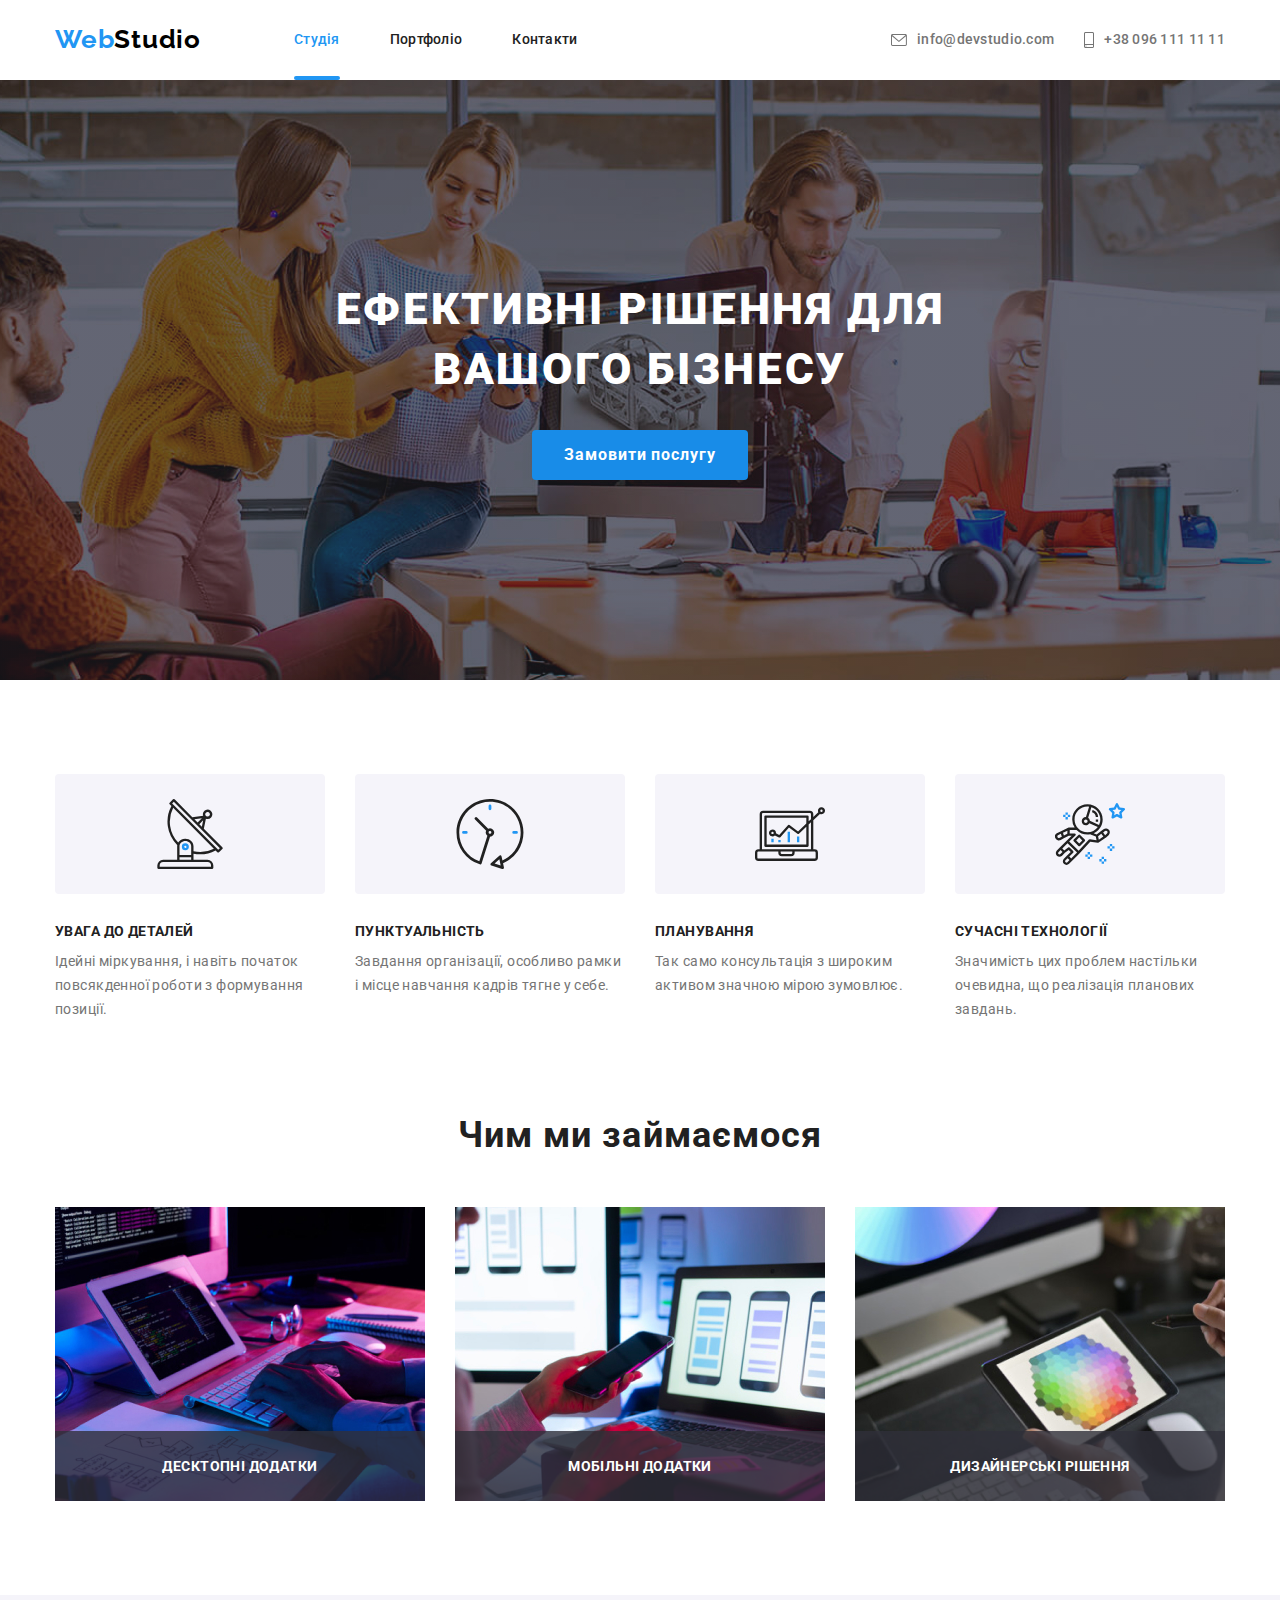
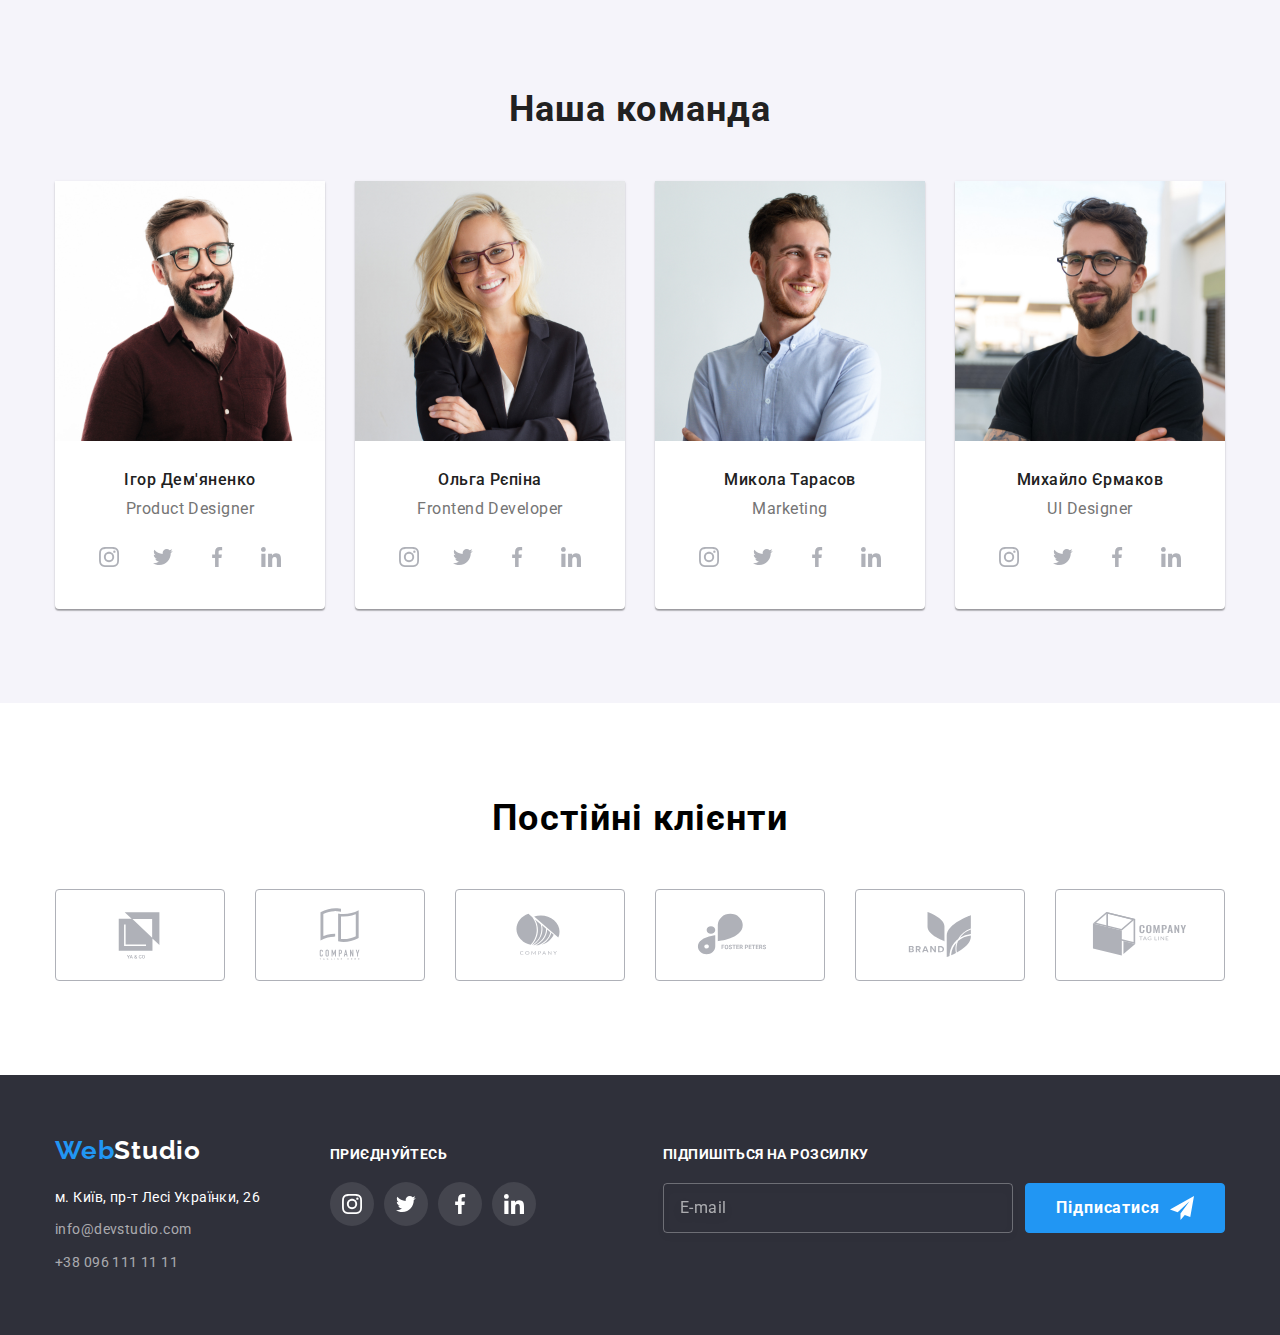
==== commit dea3675a: "1" ====
--- a/index.html
+++ b/index.html
@@ -13,13 +13,13 @@
     rel="stylesheet" />
   <link rel="stylesheet"
     href="https://cdnjs.cloudflare.com/ajax/libs/modern-normalize/1.1.0/modern-normalize.min.css" />
-  <link rel="stylesheet" href="./css/main.css" />
+  <link rel="stylesheet" href="./css/main.min.css" />
 </head>
 
 <body>
   <header>
     <div class="container container__header">
-      <a href="./index.html" class="logo"><span class="logo__text">Web</span>Studio</a>
+      <a href="./index.html" class="logo logo-header"><span class="logo__text">Web</span>Studio</a>
       <nav class="nav">
         <ul class="nav__list list">
           <li class="nav__item">
@@ -321,7 +321,7 @@
     <address class="footer section">
       <div class="footer__container container">
         <div class="footer__address address__container">
-          <p class="logo logo-footer"><span class="logo__text">Web</span>Studio</p>
+          <a href="./index.html" class="logo logo-footer"><span class="logo__text">Web</span>Studio</a>
           <ul class="address list">
             <li class="address__item">
               <a class="address__map link" href="https://goo.gl/maps/9BAexuXsB6jjKLk17" target="_blank"
--- a/css/main.min.css
+++ b/css/main.min.css
@@ -0,0 +1 @@
+:root{--color-black-text: #000000;--color-white-text: #ffffff;--color-active-link: #2196f3;--color-active-button: #188ce8;--color-nav-text: #212121;--color-contact-text: #757575;--color-title-text: #212121;--color-main-text: #757575;--color-box-text: #ffffff;--color-background-header: #ffffff;--color-background-footer: #2f303a;--color-background-hero: #2f303a;--color-background-hero-button: #188ce8;--color-background-team: #f5f4fa;--color-background-filters-button: #f5f4fa;--color-background-white: #ffffff;--color-background-main-portfolio: #f5f5f5;--color-border-portfolio: #eeeeee;--color-border-header: #ececec;--color-logo: #2196f3;--color-icon-grey: #afb1b8;--colo-icon-background-footer: rgba(255, 255, 255, 0.1);--animation-delay: 250ms cubic-bezier(0.4, 0, 0.2, 1)}.visually-hidden{position:absolute;width:1px;height:1px;margin:-1px;padding:0;overflow:hidden;border:0;clip:rect(0 0 0 0)}h1,h2,h3,h4,h5,h6,p{margin:0}body{font-family:"Roboto",sans-serif;font-style:normal;color:var(--color-black-text)}.list{padding:0px;margin:0px;list-style:none}.link{padding:0px;margin:0px;text-decoration:none;-webkit-transition:background-color var(--animation-delay),color var(--animation-delay);transition:background-color var(--animation-delay),color var(--animation-delay)}.title{padding:0px;margin:0px}.section{padding:94px 0}img{display:block;max-width:100%;height:auto}.portfolio-header{border-bottom:1px solid var(--color-border-header)}.main-portfolio{background:var(--color-background-white)}.container{width:1200px;padding-left:15px;padding-right:15px;margin:0 auto}.container__header{display:-webkit-box;display:-ms-flexbox;display:flex}.container__header-portfolio{border-bottom:1px solid var(--color-border-header)}.logo{font-family:"Raleway";font-weight:700;font-size:26px;line-height:1.19;letter-spacing:.03em;text-decoration:none;color:var(--color-black-text)}.logo-header{padding-top:24px;padding-bottom:25px;margin-right:93px}.logo__text{color:var(--color-logo)}.nav__list{display:-webkit-box;display:-ms-flexbox;display:flex;-webkit-box-align:center;-ms-flex-align:center;align-items:center;gap:50px}.nav__list .current{color:var(--color-active-link)}.nav__item{position:relative}.nav__link{position:relative;display:inline-block;padding:32px 0;font-weight:500;font-size:14px;line-height:1.14;letter-spacing:.02em;color:var(--color-nav-text)}.nav__link:hover,.nav__link:focus{color:var(--color-active-link)}.nav__link::before,.nav__link .current::before{content:"";width:100%;height:4px;border-radius:2px;position:absolute;background-color:var(--color-active-link);color:var(--color-active-link);left:0;bottom:0;-webkit-transition:-webkit-transform var(--animation-delay);transition:-webkit-transform var(--animation-delay);transition:transform var(--animation-delay);transition:transform var(--animation-delay), -webkit-transform var(--animation-delay);-webkit-transform:scale(0);transform:scale(0);-webkit-transform-origin:left;transform-origin:left}.current::before{-webkit-transform:scale(1);transform:scale(1)}.contacts.list{display:-webkit-box;display:-ms-flexbox;display:flex;-webkit-box-align:center;-ms-flex-align:center;align-items:center;margin-left:auto;gap:30px}.contacts__icon{margin-right:10px;-webkit-box-align:baseline;-ms-flex-align:baseline;align-items:baseline;-webkit-transition:fill var(--animation-delay);transition:fill var(--animation-delay);fill:var(--color-contact-text)}.contacts__link:hover .contacts__icon,.contacts__link:focus .contacts__icon{fill:var(--color-active-link)}.contacts__link{position:relative;display:-webkit-box;display:-ms-flexbox;display:flex;-webkit-box-align:center;-ms-flex-align:center;align-items:center;padding:32px 0;font-weight:500;font-size:14px;line-height:1.14;letter-spacing:.02em;color:var(--color-contact-text)}.contacts__link:hover,.contacts__link:focus{color:var(--color-active-link)}.hero.section{max-width:1600px;height:600px;padding-top:200px;padding-bottom:200px;margin-left:auto;margin-right:auto;text-align:center;background-color:var(--color-background-hero);background-image:-webkit-gradient(linear, left top, left bottom, from(rgba(47, 48, 58, 0.4)), to(rgba(47, 48, 58, 0.4))),url(../image/hero-img-background.jpg);background-image:linear-gradient(rgba(47, 48, 58, 0.4), rgba(47, 48, 58, 0.4)),url(../image/hero-img-background.jpg);background-repeat:no-repeat;background-position:center;background-size:cover}.hero__container{display:-webkit-box;display:-ms-flexbox;display:flex;-webkit-box-orient:vertical;-webkit-box-direction:normal;-ms-flex-direction:column;flex-direction:column;-webkit-box-align:center;-ms-flex-align:center;align-items:center}.hero__title{margin-bottom:30px;width:696px;height:120;font-weight:900;font-size:44px;line-height:1.36;letter-spacing:.06em;text-transform:uppercase;color:var(--color-white-text)}.hero__button{min-width:216px;height:50px;font-family:"Roboto";font-weight:700;font-size:16px;line-height:1.87;-webkit-box-align:center;-ms-flex-align:center;align-items:center;text-align:center;letter-spacing:.06em;color:var(--color-white-text);background-color:var(--color-background-hero-button);border:none;cursor:pointer;border-radius:4px;-webkit-transition:background-color var(--animation-delay),-webkit-box-shadow var(--animation-delay);transition:background-color var(--animation-delay),-webkit-box-shadow var(--animation-delay);transition:background-color var(--animation-delay),box-shadow var(--animation-delay);transition:background-color var(--animation-delay),box-shadow var(--animation-delay),-webkit-box-shadow var(--animation-delay)}.hero__button:hover,.hero__button:focus{background-color:var(--color-active-link);-webkit-box-shadow:0px 4px 4px rgba(0,0,0,.15);box-shadow:0px 4px 4px rgba(0,0,0,.15)}.feature{background-color:var(--color-background-white)}.feature__list{display:-webkit-box;display:-ms-flexbox;display:flex;gap:30px}.feature__picture{display:-webkit-box;display:-ms-flexbox;display:flex;-webkit-box-align:center;-ms-flex-align:center;align-items:center;-webkit-box-pack:center;-ms-flex-pack:center;justify-content:center;margin-bottom:30px;width:270px;height:120px;border-radius:4px;background-color:var(--color-background-team)}.feature__title{margin-bottom:10px;font-weight:700;font-size:14px;line-height:1.14;letter-spacing:.03em;text-transform:uppercase;color:var(--color-title-text)}.feature__text{font-size:14px;line-height:1.7;letter-spacing:.03em;color:var(--color-main-text)}.box{padding-top:0px;background-color:var(--color-background-white)}.box__title.title{margin-bottom:50px;font-weight:700;font-size:36px;line-height:1.16;text-align:center;letter-spacing:.03em;color:var(--color-title-text)}.box__list{display:-webkit-box;display:-ms-flexbox;display:flex;-webkit-box-pack:center;-ms-flex-pack:center;justify-content:center;gap:30px}.box__item{position:relative}.box__text{position:absolute;bottom:0;display:-webkit-box;display:-ms-flexbox;display:flex;-webkit-box-align:center;-ms-flex-align:center;align-items:center;-webkit-box-pack:center;-ms-flex-pack:center;justify-content:center;width:370px;height:70px;background-color:rgba(47,48,58,.8);font-weight:700;font-size:14px;line-height:16px;text-align:center;letter-spacing:.03em;text-transform:uppercase;color:var(--color-box-text)}.team{background:var(--color-background-team)}.team__title{margin-bottom:50px;font-weight:700;font-size:36px;line-height:1.16;text-align:center;letter-spacing:.03em;color:var(--color-title-text)}.team__list{display:-webkit-box;display:-ms-flexbox;display:flex;gap:30px}.team__item{-webkit-box-shadow:0px 1px 3px rgba(0,0,0,.12),0px 1px 1px rgba(0,0,0,.14),0px 2px 1px rgba(0,0,0,.2);box-shadow:0px 1px 3px rgba(0,0,0,.12),0px 1px 1px rgba(0,0,0,.14),0px 2px 1px rgba(0,0,0,.2);border-radius:0px 0px 4px 4px;background-color:var(--color-background-white)}.information{padding-top:30px;padding-bottom:30px}.information__name{margin-bottom:10px;font-weight:500;font-size:16px;line-height:1.18;text-align:center;letter-spacing:.03em;color:var(--color-title-text)}.information__text{margin-bottom:16px;font-size:16px;line-height:1.18;text-align:center;letter-spacing:.03em;color:var(--color-main-text)}.socials{display:-webkit-box;display:-ms-flexbox;display:flex;-webkit-box-pack:center;-ms-flex-pack:center;justify-content:center;gap:10px}.socials__link{width:44px;height:44px;border-radius:50%;display:-webkit-inline-box;display:-ms-inline-flexbox;display:inline-flex;-webkit-box-align:center;-ms-flex-align:center;align-items:center;-webkit-box-pack:center;-ms-flex-pack:center;justify-content:center;-webkit-transition:color var(--animation-delay),bacground-color var(--animation-delay);transition:color var(--animation-delay),bacground-color var(--animation-delay)}.socials__link:hover,.socials__link:focus{background-color:var(--color-active-link)}.socials__icon{fill:var(--color-icon-grey);-webkit-transition:fill var(--animation-delay);transition:fill var(--animation-delay)}.socials__link:hover .socials__icon,.socials__link:focus .socials__icon{fill:var(--color-white-text)}.customer__title{margin-bottom:50px;font-weight:700;font-size:36px;line-height:42px;text-align:center;letter-spacing:.03em;color:var(--color-black-text)}.customers{display:-webkit-box;display:-ms-flexbox;display:flex;-webkit-box-pack:center;-ms-flex-pack:center;justify-content:center;gap:30px}.customers__icon{fill:var(--color-icon-grey);-webkit-transition:color var(--animation-delay),fill var(--animation-delay);transition:color var(--animation-delay),fill var(--animation-delay)}.customers__link{display:-webkit-box;display:-ms-flexbox;display:flex;-webkit-box-pack:center;-ms-flex-pack:center;justify-content:center;-webkit-box-align:center;-ms-flex-align:center;align-items:center;width:170px;height:92px;border:1px solid var(--color-icon-grey);border-radius:4px}.customers__link:hover,.customers__link:focus{border-color:var(--color-active-link)}.customers__link:hover .customers__icon,.customers__link:hover .customers__icon,.customers__link:focus .customers__icon,.customers__link:focus .customers__icon{fill:var(--color-active-link)}.backdrop{width:100%;height:100%;position:fixed;top:0;background-color:rgba(0,0,0,.2);-webkit-transition:opacity var(--animation-delay),visibility var(--animation-delay);transition:opacity var(--animation-delay),visibility var(--animation-delay)}.modal{width:528px;min-height:581px;padding:40px;background-color:var(--color-background-white);position:absolute;top:50%;left:50%;-webkit-transform:translate(-50%, -50%) scale(1) translateX(0);transform:translate(-50%, -50%) scale(1) translateX(0);-webkit-transition:-webkit-transform var(--animation-delay);transition:-webkit-transform var(--animation-delay);transition:transform var(--animation-delay);transition:transform var(--animation-delay), -webkit-transform var(--animation-delay);-webkit-transform-origin:top;transform-origin:top}.modal input,.modal textarea{outline:2px solid rgba(0,0,0,0)}.backdrop.is-hidden .modal{-webkit-transform:translate(-50%, -50%) scale(0) translateX(-100%);transform:translate(-50%, -50%) scale(0) translateX(-100%)}.modal__close{position:absolute;top:8px;right:8px;width:30px;height:30px;border:1px solid rgba(0,0,0,.1);border-radius:50%;background-color:rgba(0,0,0,0);display:-webkit-box;display:-ms-flexbox;display:flex;-webkit-box-align:center;-ms-flex-align:center;align-items:center;-webkit-box-pack:center;-ms-flex-pack:center;justify-content:center;cursor:pointer;fill:var(--color-black-text)}.modal__close:hover,.modal__close:focus{background-color:var(--color-active-link);fill:var(--color-white-text)}.is-hidden{opacity:0;visibility:hidden;pointer-events:none}.modal__title{margin-bottom:12px;font-weight:700;font-size:20px;line-height:1.15;text-align:center;letter-spacing:.03em;color:var(--color-title-text)}.user-info{display:-webkit-box;display:-ms-flexbox;display:flex;-webkit-box-orient:vertical;-webkit-box-direction:normal;-ms-flex-direction:column;flex-direction:column}.user-info__box{position:relative;font-weight:400;font-size:12px;line-height:1.16;letter-spacing:.01em;color:var(--color-contact-text)}.user-info__icon{position:absolute;fill:var(--color-nav-text);top:60%;left:11px;-webkit-transform:translateY(-60%);transform:translateY(-60%);-webkit-transition:fill var(--animation-delay);transition:fill var(--animation-delay)}.user-info__input:hover+.user-info__icon,.user-info__input:focus+.user-info__icon{fill:var(--color-active-link)}.user-info__input{position:relative;margin-top:4px;margin-bottom:10px;padding-left:42px;width:100%;height:40px;border:1px solid rgba(33,33,33,.2);border-radius:4px;outline:rgba(0,0,0,0);-webkit-transition:border var(--animation-delay),outline var(--animation-delay);transition:border var(--animation-delay),outline var(--animation-delay)}.user-info__input:hover,.user-info__input:focus{outline:1px solid var(--color-active-link);border:1px solid var(--color-active-link)}textarea{display:block;margin-top:4px;margin-bottom:20px;width:100%;height:120px;resize:none;padding:10px;border:1px solid rgba(33,33,33,.2);border-radius:4px;outline:rgba(0,0,0,0);-webkit-transition:border var(--animation-delay),outline var(--animation-delay);transition:border var(--animation-delay),outline var(--animation-delay)}textarea::-webkit-input-placeholder{font-weight:400;font-size:12px;line-height:1.16;letter-spacing:.01em;color:rgba(117,117,117,.5)}textarea::-moz-placeholder{font-weight:400;font-size:12px;line-height:1.16;letter-spacing:.01em;color:rgba(117,117,117,.5)}textarea:-ms-input-placeholder{font-weight:400;font-size:12px;line-height:1.16;letter-spacing:.01em;color:rgba(117,117,117,.5)}textarea::-ms-input-placeholder{font-weight:400;font-size:12px;line-height:1.16;letter-spacing:.01em;color:rgba(117,117,117,.5)}textarea::placeholder{font-weight:400;font-size:12px;line-height:1.16;letter-spacing:.01em;color:rgba(117,117,117,.5)}textarea:hover,textarea:focus{outline:1px solid var(--color-active-link);border:1px solid var(--color-active-link)}.agreement__box{display:-webkit-box;display:-ms-flexbox;display:flex;-webkit-box-align:center;-ms-flex-align:center;align-items:center;-webkit-box-pack:center;-ms-flex-pack:center;justify-content:center;margin-bottom:30px;gap:9px;font-family:"Roboto";font-style:normal;font-weight:400;font-size:14px;line-height:1.71;letter-spacing:.03em;color:var(--color-contact-text)}.agreement__checkbox{position:absolute;width:1px;height:1px;margin:-1px;padding:0;overflow:hidden;border:0;clip:rect(0 0 0 0)}.aggreement__icon-check{display:inline-block;width:16px;height:15px;background-image:url(../image/icon-check.svg);background-origin:border-box;border:2px solid var(--color-black-text)}.agreement__checkbox:checked+.aggreement__icon-check{background-color:var(--color-active-link);border-color:rgba(0,0,0,0);background-size:contain}.agreement__link{color:var(--color-active-link)}.modal__button-submit{width:200px;height:50px;margin-left:auto;margin-right:auto;background-color:var(--color-active-link);-webkit-box-shadow:0px 4px 4px rgba(0,0,0,.15);box-shadow:0px 4px 4px rgba(0,0,0,.15);border:1px solid var(--color-active-link);border-radius:4px;font-weight:700;font-size:16px;line-height:1.875;text-align:center;letter-spacing:.06em;color:var(--color-white-text);cursor:pointer;-webkit-transition:background-color var(--animation-delay),-webkit-box-shadow var(--animation-delay);transition:background-color var(--animation-delay),-webkit-box-shadow var(--animation-delay);transition:background-color var(--animation-delay),box-shadow var(--animation-delay);transition:background-color var(--animation-delay),box-shadow var(--animation-delay),-webkit-box-shadow var(--animation-delay)}.modal__button-submit:hover,.modal__button-submit:focus{background-color:var(--color-active-button)}.footer{display:block;background:var(--color-background-footer);font-style:normal;padding-top:60px;padding-bottom:60px}.footer__container{display:-webkit-box;display:-ms-flexbox;display:flex;-webkit-box-align:baseline;-ms-flex-align:baseline;align-items:baseline}.address__container{margin-right:70px}.logo-footer{display:inline-block;margin-bottom:20px;font-family:"Raleway";font-weight:700;font-size:26px;line-height:1.19;letter-spacing:.03em;color:var(--color-white-text)}.address__item{margin-bottom:9px}.address__item:last-child{margin-bottom:0px}.address__map{font-size:14px;line-height:1.71;letter-spacing:.03em;color:var(--color-white-text)}.address__mail{font-size:14px;line-height:1.71;letter-spacing:.03em;color:rgba(255,255,255,.6)}.address__tel{font-size:14px;line-height:1.71;letter-spacing:.03em;color:rgba(255,255,255,.6)}.socials__footer{margin-right:auto}.socials__text{margin-bottom:20px;font-weight:700;font-size:14px;line-height:16px;letter-spacing:.03em;text-transform:uppercase;color:var(--color-white-text)}.socials__list-footer{display:-webkit-box;display:-ms-flexbox;display:flex;-webkit-box-pack:left;-ms-flex-pack:left;justify-content:left;gap:10px}.socials__link-footer{-webkit-transition:color var(--animation-delay),background-color var(--animation-delay);transition:color var(--animation-delay),background-color var(--animation-delay);width:44px;height:44px;border-radius:50%;display:-webkit-box;display:-ms-flexbox;display:flex;-webkit-box-align:center;-ms-flex-align:center;align-items:center;-webkit-box-pack:center;-ms-flex-pack:center;justify-content:center;background-color:var(--colo-icon-background-footer)}.socials__link-footer:hover,.socials__link-footer:focus{background-color:var(--color-active-link)}.socials__icon-footer{-webkit-transition:fill var(--animation-delay);transition:fill var(--animation-delay);fill:var(--color-white-text)}.socials__link .socials__icon-footer,.socials__link .socials__icon-footer{fill:var(--color-white-text)}.email__title{margin-bottom:20px;font-weight:700;font-size:14px;line-height:1.14;letter-spacing:.03em;text-transform:uppercase;color:var(--color-white-text)}.email__box{display:-webkit-box;display:-ms-flexbox;display:flex;-webkit-box-align:center;-ms-flex-align:center;align-items:center;-webkit-box-pack:center;-ms-flex-pack:center;justify-content:center}.email__box input{width:350px;height:50px;margin-right:12px;padding:16px;background-color:rgba(0,0,0,0);border:1px solid rgba(255,255,255,.3);-webkit-filter:drop-shadow(0px 4px 4px rgba(0, 0, 0, 0.15));filter:drop-shadow(0px 4px 4px rgba(0, 0, 0, 0.15));border-radius:4px;font-weight:400;font-size:16px;line-height:20px;-webkit-box-align:center;-ms-flex-align:center;align-items:center;letter-spacing:.03em;color:var(--color-white-text);outline:rgba(0,0,0,0);-webkit-transition:border var(--animation-delay),outline var(--animation-delay);transition:border var(--animation-delay),outline var(--animation-delay)}.email__box input:focus,.email__box input:hover{border:1px solid var(--color-active-link);outline:2px solid var(--color-active-link)}.email__box input::-webkit-input-placeholder{font-weight:400;font-size:16px;line-height:20px;-webkit-box-align:center;align-items:center;letter-spacing:.03em;color:rgba(255,255,255,.6)}.email__box input::-moz-placeholder{font-weight:400;font-size:16px;line-height:20px;align-items:center;letter-spacing:.03em;color:rgba(255,255,255,.6)}.email__box input:-ms-input-placeholder{font-weight:400;font-size:16px;line-height:20px;-ms-flex-align:center;align-items:center;letter-spacing:.03em;color:rgba(255,255,255,.6)}.email__box input::-ms-input-placeholder{font-weight:400;font-size:16px;line-height:20px;-ms-flex-align:center;align-items:center;letter-spacing:.03em;color:rgba(255,255,255,.6)}.email__box input::placeholder{font-weight:400;font-size:16px;line-height:20px;-webkit-box-align:center;-ms-flex-align:center;align-items:center;letter-spacing:.03em;color:rgba(255,255,255,.6)}.email__button{width:200px;height:50px;background:var(--color-active-link);border:1px solid var(--color-active-link);border-radius:4px;font-weight:700;font-size:16px;line-height:1.875;display:-webkit-box;display:-ms-flexbox;display:flex;-webkit-box-align:center;-ms-flex-align:center;align-items:center;-webkit-box-pack:center;-ms-flex-pack:center;justify-content:center;letter-spacing:.06em;color:var(--color-white-text);cursor:pointer;-webkit-transition:background-color var(--animation-delay),-webkit-box-shadow var(--animation-delay);transition:background-color var(--animation-delay),-webkit-box-shadow var(--animation-delay);transition:background-color var(--animation-delay),box-shadow var(--animation-delay);transition:background-color var(--animation-delay),box-shadow var(--animation-delay),-webkit-box-shadow var(--animation-delay)}.email__button:hover,.email__button:focus{background-color:var(--color-active-button);-webkit-box-shadow:0px 4px 4px rgba(0,0,0,.15);box-shadow:0px 4px 4px rgba(0,0,0,.15)}.button__icon{margin-left:10px;fill:var(--color-white-text)}.filters-list{display:-webkit-box;display:-ms-flexbox;display:flex;-webkit-box-orient:horizontal;-webkit-box-direction:normal;-ms-flex-direction:row;flex-direction:row;-webkit-box-pack:center;-ms-flex-pack:center;justify-content:center;margin-bottom:50px;gap:8px}.filters-button{height:38px;padding:6px 22px;font-family:"Roboto";font-style:normal;font-weight:500;font-size:16px;line-height:1.62;text-align:center;letter-spacing:.03em;border:none;color:var(--color-nav-text);background:var(--color-background-filters-button);border-radius:4px;cursor:pointer;-webkit-transition:color var(--animation-delay),background-color var(--animation-delay),-webkit-box-shadow var(--animation-delay);transition:color var(--animation-delay),background-color var(--animation-delay),-webkit-box-shadow var(--animation-delay);transition:color var(--animation-delay),background-color var(--animation-delay),box-shadow var(--animation-delay);transition:color var(--animation-delay),background-color var(--animation-delay),box-shadow var(--animation-delay),-webkit-box-shadow var(--animation-delay)}.filters-button:hover,.filters-button:focus{border:none;background-color:var(--color-active-link);color:var(--color-white-text);-webkit-box-shadow:0px 3px 1px rgba(0,0,0,.1),0px 1px 2px rgba(0,0,0,.08),0px 2px 2px rgba(0,0,0,.12);box-shadow:0px 3px 1px rgba(0,0,0,.1),0px 1px 2px rgba(0,0,0,.08),0px 2px 2px rgba(0,0,0,.12)}.projects-list{display:-webkit-box;display:-ms-flexbox;display:flex;-ms-flex-wrap:wrap;flex-wrap:wrap;gap:30px}.projects-item{width:calc((100% - 60px)/3);background-color:var(--color-background-white)}.projects-link{display:block;-webkit-transition:-webkit-box-shadow var(--animation-delay);transition:-webkit-box-shadow var(--animation-delay);transition:box-shadow var(--animation-delay);transition:box-shadow var(--animation-delay), -webkit-box-shadow var(--animation-delay)}.projects-link:hover,.projects-link:focus{-webkit-box-shadow:0px 1px 1px rgba(0,0,0,.12),0px 4px 4px rgba(0,0,0,.06),1px 4px 6px rgba(0,0,0,.16);box-shadow:0px 1px 1px rgba(0,0,0,.12),0px 4px 4px rgba(0,0,0,.06),1px 4px 6px rgba(0,0,0,.16)}.projects-link-info{position:relative;overflow:hidden}.projects-link-text{position:absolute;width:100%;height:100%;background-image:-webkit-gradient(linear, left top, left bottom, from(rgba(33, 150, 243, 0.9)), to(rgba(33, 150, 243, 0.9)));background-image:linear-gradient(rgba(33, 150, 243, 0.9), rgba(33, 150, 243, 0.9));top:0;-webkit-transition:-webkit-transform var(--animation-delay);transition:-webkit-transform var(--animation-delay);transition:transform var(--animation-delay);transition:transform var(--animation-delay), -webkit-transform var(--animation-delay);-webkit-transform:translatey(100%);transform:translatey(100%);padding:63px 24px;font-family:"Roboto";font-style:normal;font-weight:400;font-size:18px;line-height:1.55;letter-spacing:.03em;color:#fff}.projects-link:hover .projects-link-text,.projects-link:focus .projects-link-text{-webkit-transform:translatey(0);transform:translatey(0)}.projects-info{padding:20px 24px;border:1px solid var(--color-border-portfolio);border-top:none}.projects-title{margin-bottom:4px;font-weight:700;font-size:18px;line-height:2;letter-spacing:.06em;color:var(--color-nav-text)}.projects-text{font-size:16px;line-height:1.87;letter-spacing:.03em;color:var(--color-main-text)}/*# sourceMappingURL=main.min.css.map */